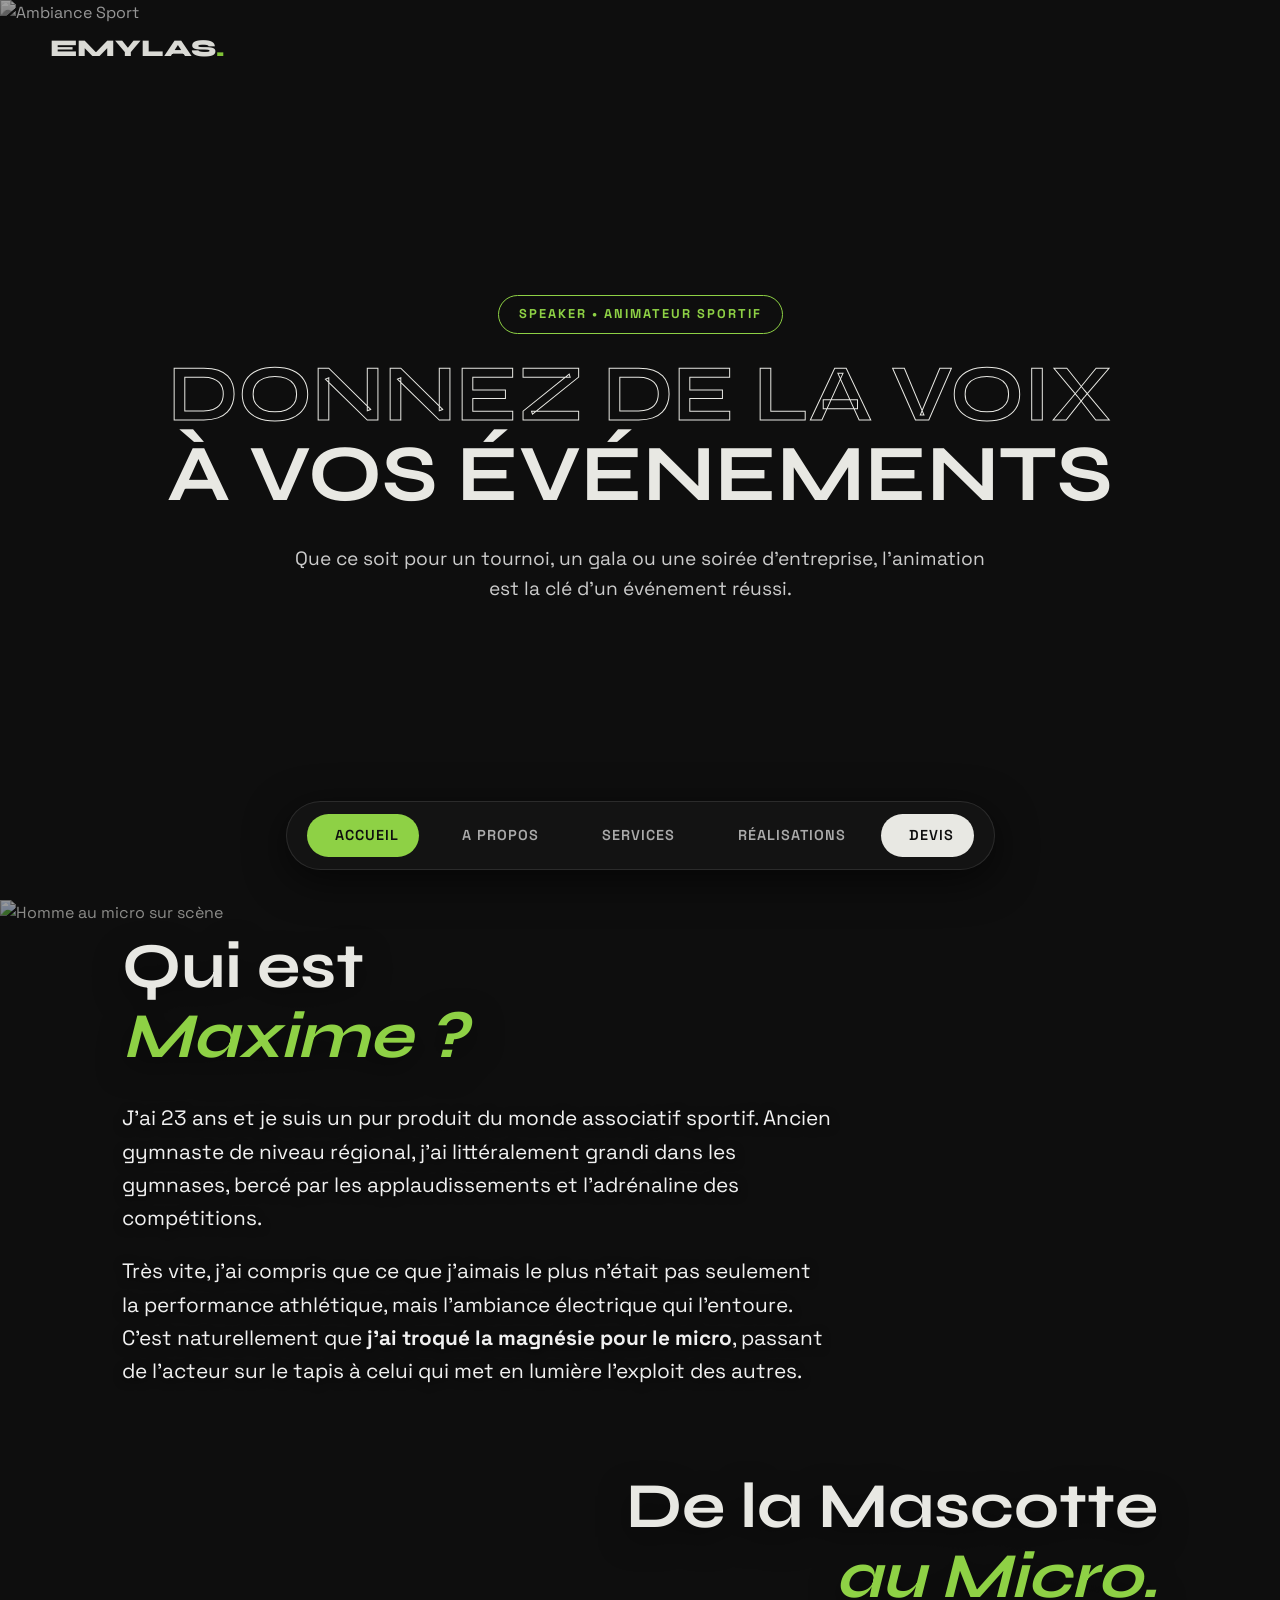
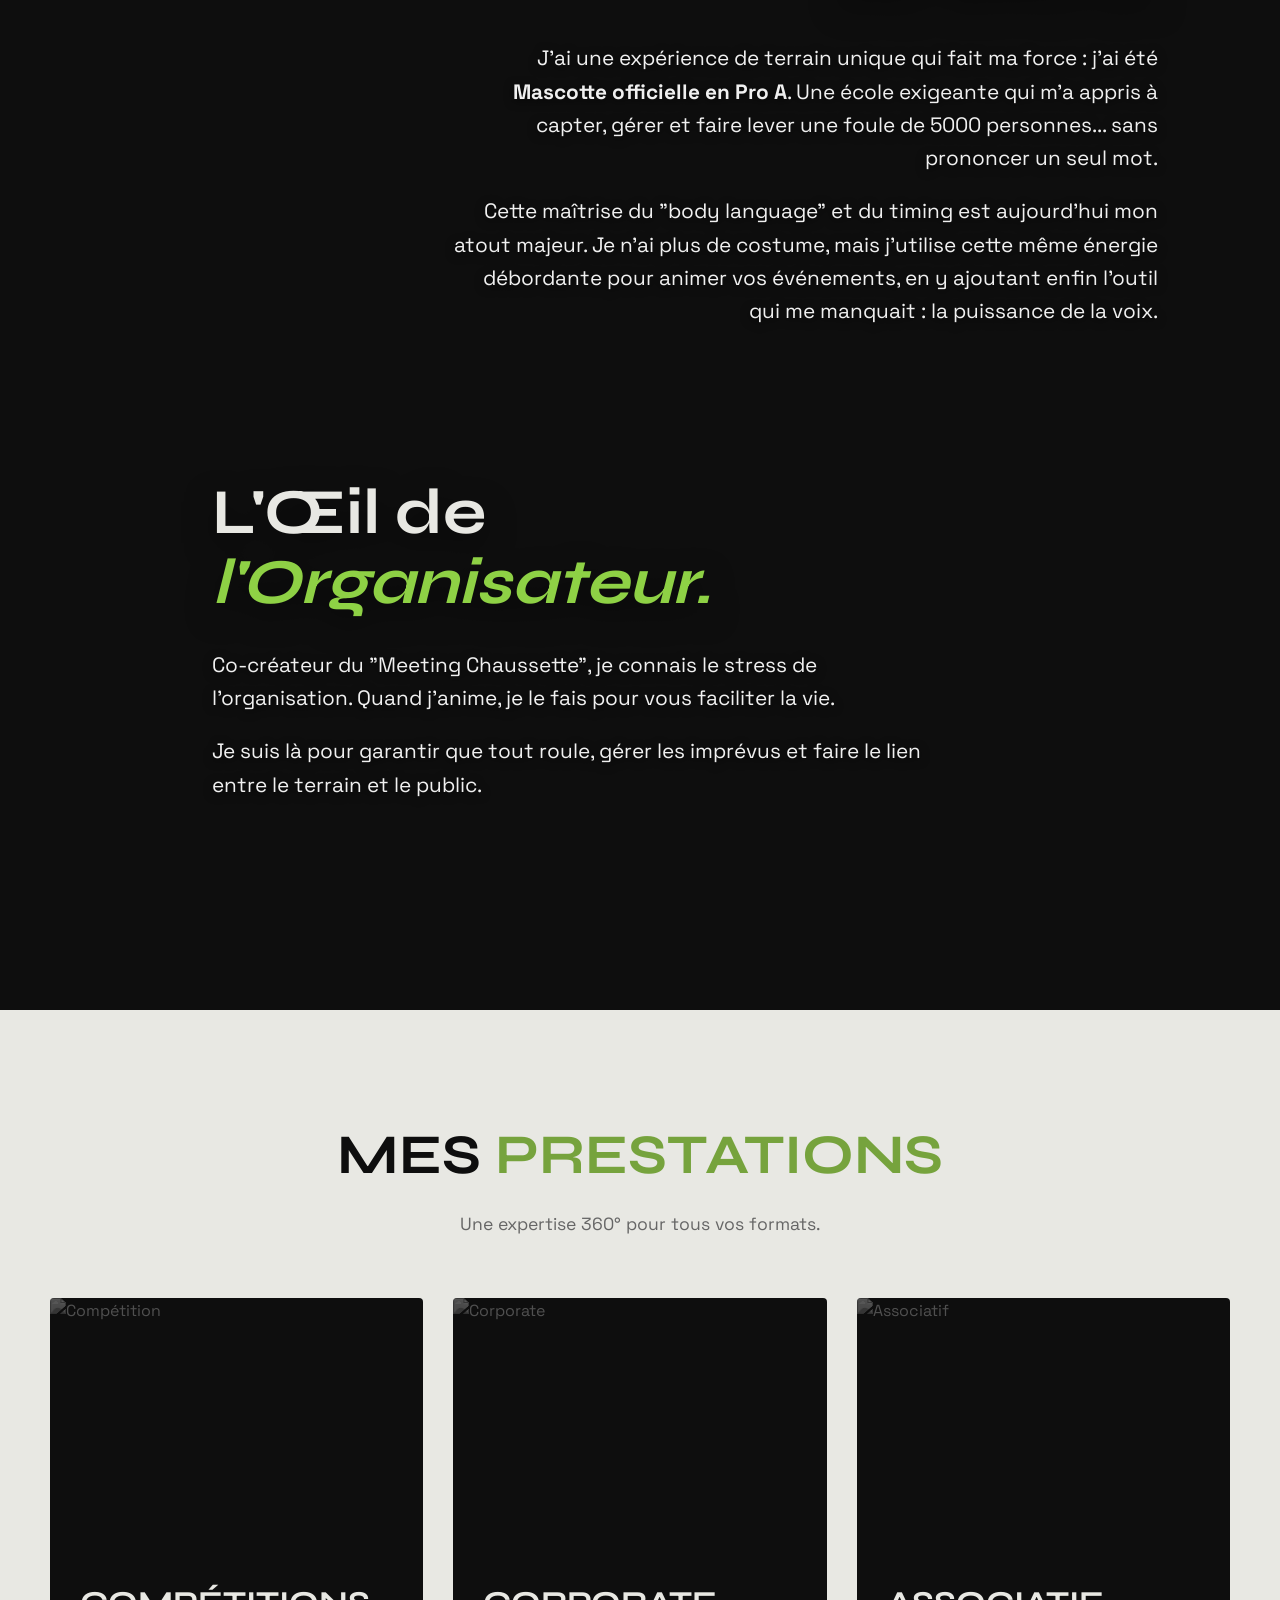
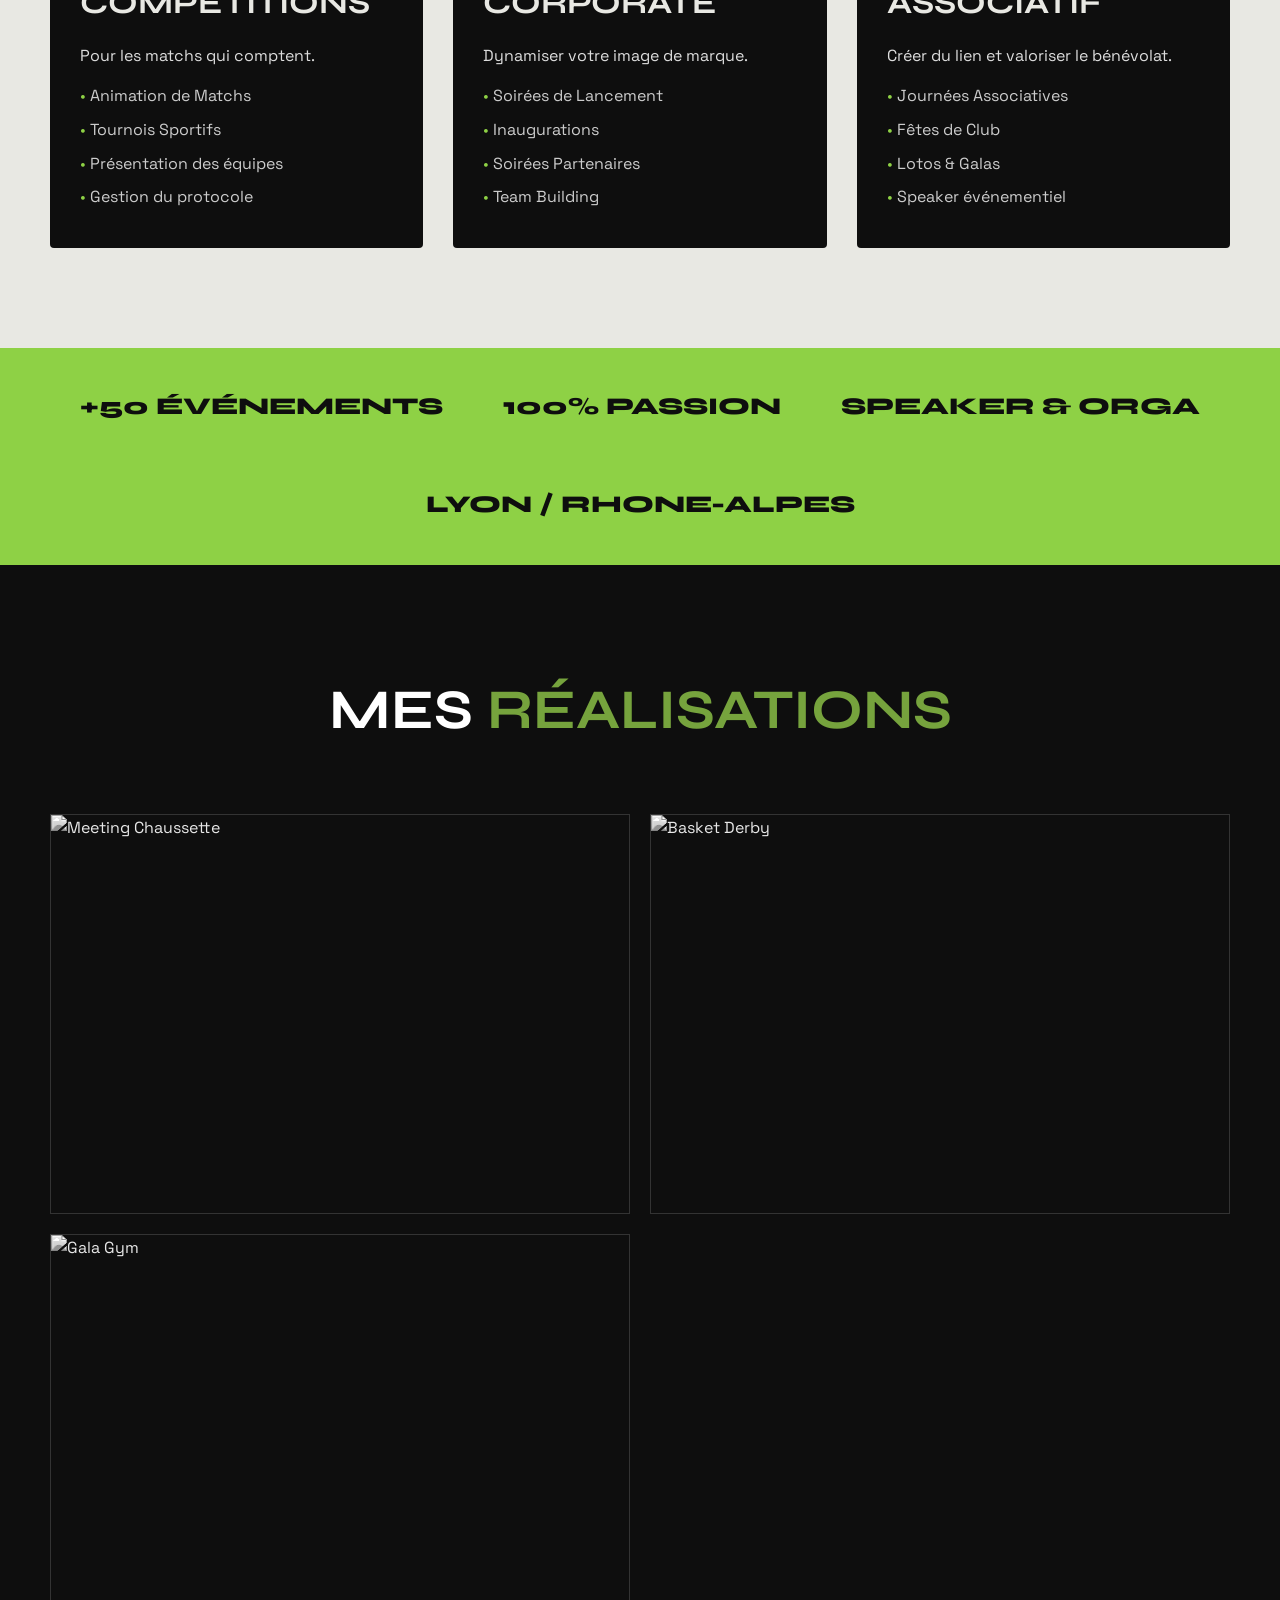
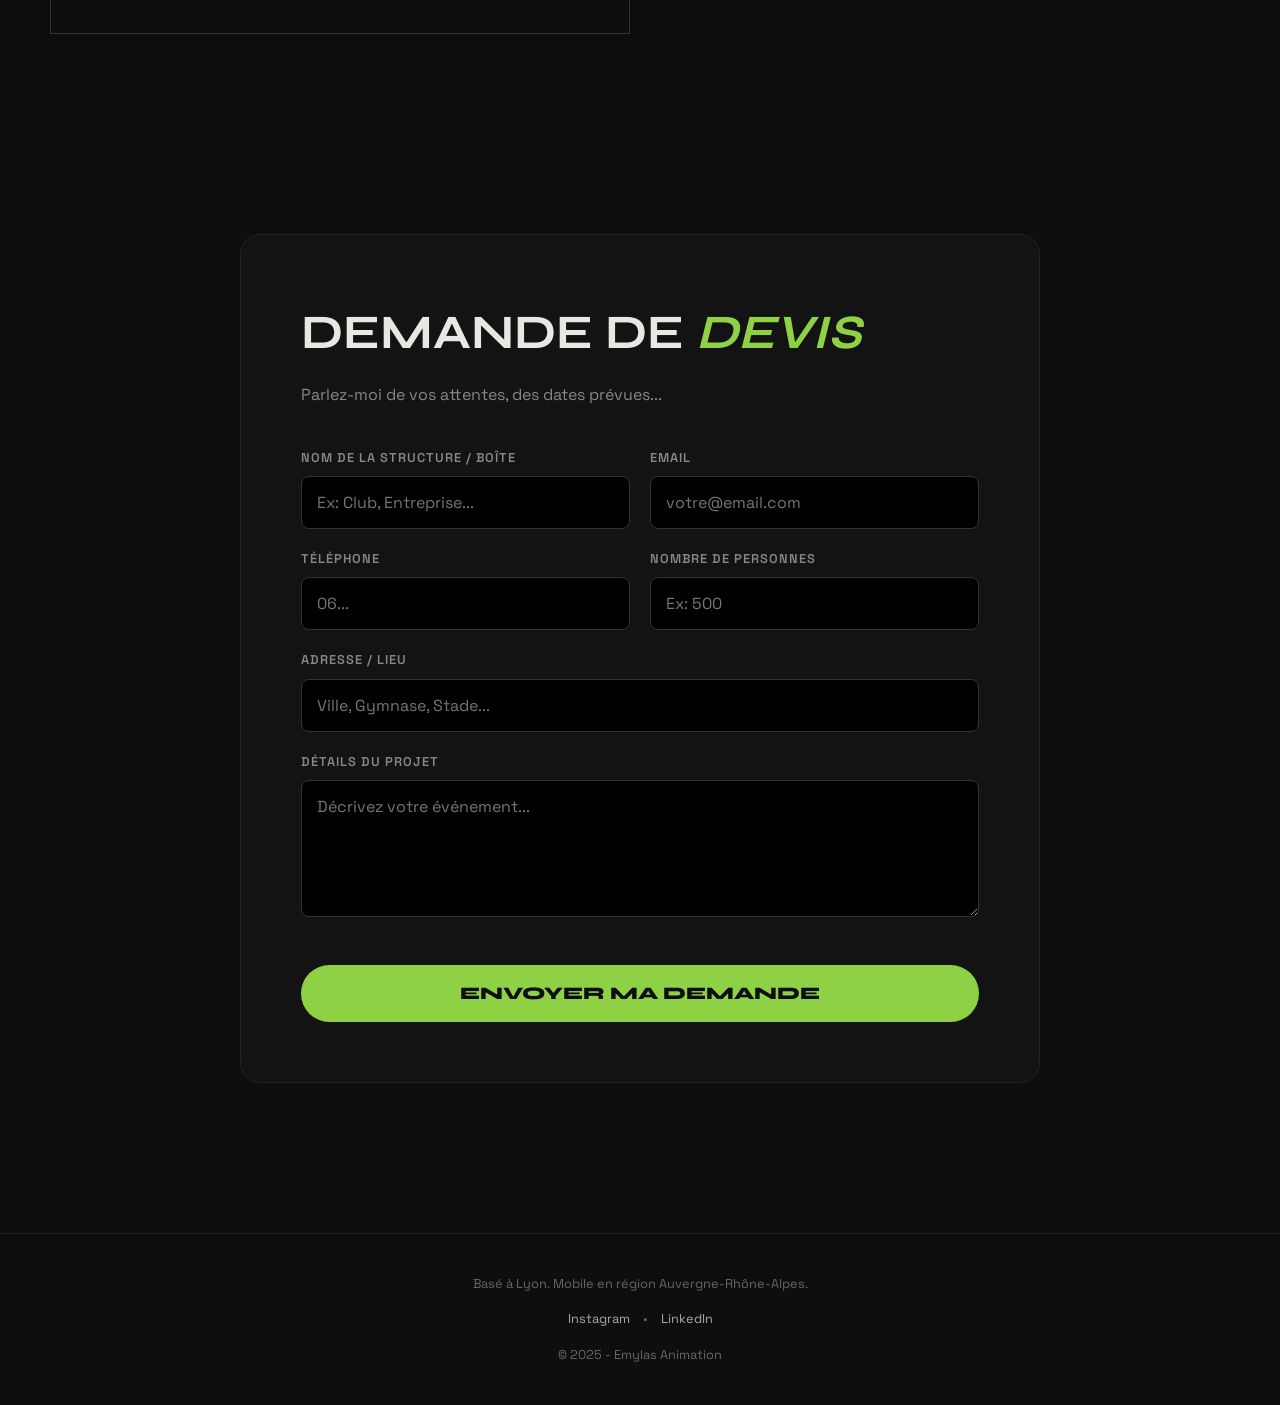
==== index.html @ 78f1fdab "Add files via upload" ====
<!DOCTYPE html>
<html lang="fr">
<head>
    <meta charset="UTF-8">
    <meta name="viewport" content="width=device-width, initial-scale=1.0">
    <title>Emylas Animation | Speaker Sportif</title>
    
    <link rel="stylesheet" href="style.css">

    <link rel="preconnect" href="https://fonts.googleapis.com">
    <link rel="preconnect" href="https://fonts.gstatic.com" crossorigin>
    <link href="https://fonts.googleapis.com/css2?family=Space+Grotesk:wght@300;400;500;700&family=Syne:wght@400;700;800&display=swap" rel="stylesheet">
    
    <script src="https://unpkg.com/@phosphor-icons/web"></script>
</head>
<body>

    <a href="#home" class="logo-fixed">EMYLAS<span style="color:var(--green-acid)">.</span></a>

    <div class="nav-dock-container">
        <nav class="nav-dock">
            <a href="#home" class="nav-item active">
                <i class="ph ph-house-fill"></i> <span>Accueil</span>
            </a>
            <a href="#story" class="nav-item">
                <i class="ph ph-user-fill"></i> <span>A Propos</span>
            </a>
            <a href="#services" class="nav-item">
                <i class="ph ph-lightning-fill"></i> <span>Services</span>
            </a>
            <a href="#portfolio" class="nav-item">
                <i class="ph ph-image-square-fill"></i> <span>Réalisations</span>
            </a>
            <a href="#contact" class="nav-item" style="background: var(--off-white); color: var(--dark);">
                <i class="ph ph-paper-plane-right-fill"></i> <span>Devis</span>
            </a>
        </nav>
    </div>

    <section id="home" class="hero-wrapper">
        <img src="https://images.unsplash.com/photo-1544919982-b61976f0ba43?q=80&w=2936&auto=format&fit=crop" class="hero-bg" alt="Ambiance Sport">
        
        <div class="hero-content">
            <span class="tagline">Speaker • Animateur Sportif</span>
            <h1>
                DONNEZ DE LA VOIX <br>
                <span>À VOS ÉVÉNEMENTS</span>
            </h1>
            <p class="hero-intro">Que ce soit pour un tournoi, un gala ou une soirée d'entreprise, l'animation est la clé d'un événement réussi.</p>
        </div>
    </section>

    <div id="story" class="sticky-wrapper">
        <div class="sticky-visual">
            <img src="../media/lloyd-alozie-s1IkvTSSnU0-unsplash.jpg" alt="Homme au micro sur scène">
        </div>

        <div class="scrolling-content">
            
            <div class="text-block">
                <h2>Qui est <br><span class="highlight">Maxime ?</span></h2>
                <p>J'ai 23 ans et je suis un pur produit du monde associatif sportif. Ancien gymnaste de niveau régional, j'ai littéralement grandi dans les gymnases, bercé par les applaudissements et l'adrénaline des compétitions.</p>
                <p>Très vite, j'ai compris que ce que j'aimais le plus n'était pas seulement la performance athlétique, mais l'ambiance électrique qui l'entoure. C'est naturellement que <strong>j'ai troqué la magnésie pour le micro</strong>, passant de l'acteur sur le tapis à celui qui met en lumière l'exploit des autres.</p>
            </div>

            <div class="text-block align-right">
                <h2>De la Mascotte <br><span class="highlight">au Micro.</span></h2>
                <p>J'ai une expérience de terrain unique qui fait ma force : j'ai été <strong>Mascotte officielle en Pro A</strong>. Une école exigeante qui m'a appris à capter, gérer et faire lever une foule de 5000 personnes... sans prononcer un seul mot.</p>
                <p>Cette maîtrise du "body language" et du timing est aujourd'hui mon atout majeur. Je n'ai plus de costume, mais j'utilise cette même énergie débordante pour animer vos événements, en y ajoutant enfin l'outil qui me manquait : la puissance de la voix.</p>
            </div>

            <div class="text-block align-left">
                <h2>L'Œil de <br><span class="highlight">l'Organisateur.</span></h2>
                <p>Co-créateur du "Meeting Chaussette", je connais le stress de l'organisation. Quand j'anime, je le fais pour vous faciliter la vie.</p>
                <p>Je suis là pour garantir que tout roule, gérer les imprévus et faire le lien entre le terrain et le public.</p>
            </div>

        </div>
    </div>

    <section id="services" class="services-section">
        <div class="section-header">
            <h2>Mes <span style="color:var(--green)">Prestations</span></h2>
            <p>Une expertise 360° pour tous vos formats.</p>
        </div>

        <div class="services-grid">
            <article class="service-card">
                <img src="https://images.unsplash.com/photo-1461896836934-ffe607ba8211?q=80&w=2940&auto=format&fit=crop" alt="Compétition">
                <div class="card-content">
                    <h3>Compétitions</h3>
                    <p style="margin-bottom: 15px; color:#ddd;">Pour les matchs qui comptent.</p>
                    <ul>
                        <li>Animation de Matchs</li>
                        <li>Tournois Sportifs</li>
                        <li>Présentation des équipes</li>
                        <li>Gestion du protocole</li>
                    </ul>
                </div>
            </article>

            <article class="service-card">
                <img src="https://images.unsplash.com/photo-1551818255-e6e10975bc17?q=80&w=2725&auto=format&fit=crop" alt="Corporate">
                <div class="card-content">
                    <h3>Corporate</h3>
                    <p style="margin-bottom: 15px; color:#ddd;">Dynamiser votre image de marque.</p>
                    <ul>
                        <li>Soirées de Lancement</li>
                        <li>Inaugurations</li>
                        <li>Soirées Partenaires</li>
                        <li>Team Building</li>
                    </ul>
                </div>
            </article>

            <article class="service-card">
                <img src="https://images.unsplash.com/photo-1511632765486-a01980e01a18?q=80&w=2940&auto=format&fit=crop" alt="Associatif">
                <div class="card-content">
                    <h3>Associatif</h3>
                    <p style="margin-bottom: 15px; color:#ddd;">Créer du lien et valoriser le bénévolat.</p>
                    <ul>
                        <li>Journées Associatives</li>
                        <li>Fêtes de Club</li>
                        <li>Lotos & Galas</li>
                        <li>Speaker événementiel</li>
                    </ul>
                </div>
            </article>
        </div>
    </section>

    <div class="stats-bar">
        <div class="stat-item">+50 ÉVÉNEMENTS</div>
        <div class="stat-item">100% PASSION</div>
        <div class="stat-item">SPEAKER & ORGA</div>
        <div class="stat-item">LYON / Rhone-Alpes </div>
    </div>

    <section id="portfolio" class="portfolio-section">
        <div class="section-header">
            <h2 style="color:white;">Mes <span style="color:var(--green)">Réalisations</span></h2>
        </div>

        <div class="portfolio-grid">
            <a href="projet-meeting.html" class="project-card">
                <img src="../media/meeting.jpg" alt="Meeting Chaussette">
                <div class="project-info">
                    <span class="project-cat">Athlétisme</span>
                    <h3 class="project-title">Le "Meeting Chaussette"</h3>
                    <p style="color:#bbb; font-size:0.9rem;">Co-créateur. Réunir 500 personnes et des athlètes internationaux. Gestion de l'expérience spectateur de A à Z.</p>
                </div>
            </a>

            <a href="#" class="project-card">
                <img src="https://images.unsplash.com/photo-1505666287802-931dc83948e9?q=80&w=2942&auto=format&fit=crop" alt="Basket Derby">
                <div class="project-info">
                    <span class="project-cat">Championnat Régional</span>
                    <h3 class="project-title">Le Derby du Rhône</h3>
                    <p style="color:#bbb; font-size:0.9rem;">Chauffeur de salle pour un match à guichets fermés. Création de chants et battle de décibels.</p>
                </div>
            </a>

            <a href="#" class="project-card">
                <img src="../media/eduardo-cano-photo-co-6aHmLVmw1qk-unsplash.jpg" alt="Gala Gym">
                <div class="project-info">
                    <span class="project-cat">Gala Sportif</span>
                    <h3 class="project-title">Gala de Gymnastique</h3>
                    <p style="color:#bbb; font-size:0.9rem;">Animation show de fin d'année. Coordination avec le son et la lumière pour un spectacle fluide.</p>
                </div>
            </a>
        </div>
    </section>

    <section id="contact" class="contact-section">
        <div class="form-box">
            <h2 style="font-family: var(--font-title); font-size: 3rem; margin-bottom: 10px; text-transform: uppercase;">Demande de <span class="highlight">Devis</span></h2>
            <p style="color:#888; margin-bottom: 40px;">Parlez-moi de vos attentes, des dates prévues...</p>

            <form action="https://formspree.io/f/mgooebwy" method="POST">
                <input type="hidden" name="_subject" value="Nouveau Devis Emylas">

                <div class="form-row">
                    <div>
                        <label for="structure">Nom de la structure / Boîte</label>
                        <input type="text" id="structure" name="Structure" placeholder="Ex: Club, Entreprise..." required>
                    </div>
                    <div>
                        <label for="email">Email</label>
                        <input type="email" id="email" name="Email" placeholder="votre@email.com" required>
                    </div>
                </div>

                <div class="form-row">
                    <div>
                        <label for="phone">Téléphone</label>
                        <input type="tel" id="phone" name="Telephone" placeholder="06..." required>
                    </div>
                    <div>
                        <label for="people">Nombre de personnes</label>
                        <input type="number" id="people" name="Nombre_Personnes" placeholder="Ex: 500" required>
                    </div>
                </div>

                <div style="margin-bottom: 20px;">
                    <label for="address">Adresse / Lieu</label>
                    <input type="text" id="address" name="Lieu" placeholder="Ville, Gymnase, Stade..." required>
                </div>

                <div style="margin-bottom: 20px;">
                    <label for="message">Détails du projet</label>
                    <textarea id="message" name="Message" rows="5" placeholder="Décrivez votre événement..."></textarea>
                </div>

                <button type="submit" class="btn-submit">Envoyer ma demande</button>
            </form>
        </div>
    </section>

    <footer style="text-align: center; padding: 40px; color: #666; font-size: 0.8rem; border-top: 1px solid #222;">
        <p>Basé à Lyon. Mobile en région Auvergne-Rhône-Alpes.</p>
        <div style="margin: 15px 0;">
            <a href="#" style="color:#aaa; margin: 0 10px;">Instagram</a> • 
            <a href="#" style="color:#aaa; margin: 0 10px;">LinkedIn</a>
        </div>
        <p>© 2025 - Emylas Animation</p>
    </footer>

    <script>
        // Active le menu au scroll
        const navItems = document.querySelectorAll('.nav-item');
        const sections = document.querySelectorAll('section, div.sticky-wrapper, div.hero-wrapper');

        window.addEventListener('scroll', () => {
            let current = '';
            sections.forEach(section => {
                const sectionTop = section.offsetTop;
                const sectionHeight = section.clientHeight;
                if (pageYOffset >= (sectionTop - sectionHeight / 3)) {
                    current = section.getAttribute('id');
                }
            });

            navItems.forEach(item => {
                item.classList.remove('active');
                if (item.getAttribute('href').includes(current)) {
                    item.classList.add('active');
                }
            });
        });
    </script>

</body>
</html>
---- style.css ----
:root {
    --green: #76a33d;
    --green-acid: #8ed145; /* Vert plus "néon" pour le style sombre */
    --dark: #0e0e0e;
    --off-white: #e8e8e3;
    --grey-dark: #1a1a1a;
    
    --font-title: 'Syne', sans-serif;
    --font-body: 'Space Grotesk', sans-serif;
}

/* --- RESET & BASE --- */
* { margin: 0; padding: 0; box-sizing: border-box; }
html { scroll-behavior: smooth; }

body {
    background-color: var(--dark);
    color: var(--off-white);
    font-family: var(--font-body);
    overflow-x: hidden;
    line-height: 1.6;
}

img { width: 100%; display: block; }
a { text-decoration: none; color: inherit; transition: 0.3s; }
ul { list-style: none; }

/* --- NAVIGATION (DOCK FLOTTANT) --- */
.nav-dock-container {
    position: fixed; bottom: 30px; left: 0; width: 100%;
    display: flex; justify-content: center; z-index: 1000;
    pointer-events: none;
}

.nav-dock {
    pointer-events: auto;
    background: rgba(20, 20, 20, 0.9);
    backdrop-filter: blur(15px);
    padding: 12px 20px;
    border-radius: 50px;
    border: 1px solid rgba(255,255,255,0.1);
    display: flex; gap: 15px; align-items: center;
    box-shadow: 0 10px 40px rgba(0,0,0,0.6);
}

.nav-item {
    position: relative;
    padding: 10px 20px;
    border-radius: 30px;
    color: #aaa;
    font-weight: 600;
    font-size: 0.9rem;
    text-transform: uppercase;
    letter-spacing: 1px;
    transition: 0.3s;
    display: flex; align-items: center; gap: 8px;
    white-space: nowrap;
}

.nav-item:hover { color: white; background: rgba(255,255,255,0.08); }
.nav-item.active { background: var(--green-acid); color: var(--dark); }

.logo-fixed {
    position: fixed; top: 30px; left: 50px; z-index: 1000;
    font-family: var(--font-title); font-weight: 800; font-size: 1.5rem;
    mix-blend-mode: difference;
}

/* --- HERO SECTION --- */
.hero-wrapper {
    position: relative;
    height: 100vh;
    overflow: hidden;
    display: flex; align-items: center; justify-content: center;
}

.hero-bg {
    position: absolute; top: 0; left: 0; width: 100%; height: 100%;
    object-fit: cover; opacity: 0.6; /* Plus lumineux */
    filter: grayscale(100%) contrast(1.1);
}

.hero-content {
    position: relative; z-index: 10;
    text-align: center; padding: 0 20px;
    max-width: 1000px;
}

.tagline {
    display: inline-block;
    border: 1px solid var(--green-acid); color: var(--green-acid);
    padding: 8px 20px; border-radius: 50px;
    text-transform: uppercase; letter-spacing: 2px; font-weight: 700; font-size: 0.8rem;
    margin-bottom: 20px;
}

h1 {
    font-family: var(--font-title);
    font-size: 5rem;
    line-height: 1;
    text-transform: uppercase;
    margin-bottom: 30px;
    color: transparent; -webkit-text-stroke: 1px var(--off-white);
}
h1 span { color: var(--off-white); -webkit-text-stroke: 0; display: block; }

.hero-intro {
    font-size: 1.2rem; max-width: 700px; margin: 0 auto; color: #ccc;
}

/* --- SECTION STICKY (Histoire - Plus large) --- */
.sticky-wrapper {
    position: relative;
}

.sticky-visual {
    position: sticky; top: 0;
    height: 100vh; width: 100%;
    z-index: 1; overflow: hidden;
}
.sticky-visual img {
    width: 100%; height: 100%; object-fit: cover;
    filter: brightness(0.6) grayscale(10%); 
}

.scrolling-content {
    position: relative; z-index: 2;
    margin-top: -100vh;
    padding-bottom: 10vh;
}

/* CONFIGURATION ZIG-ZAG LARGE */
.text-block {
    min-height: 60vh;
    display: flex; flex-direction: column; justify-content: center;
    padding: 20px;
    max-width: 750px; 
    
    /* Alignement Gauche par défaut */
    margin-left: 8%; 
    margin-right: auto;
    text-align: left;
}

.text-block h2 {
    font-family: var(--font-title); font-size: 4rem; margin-bottom: 30px; line-height: 1.1;
    text-shadow: 0 10px 30px rgba(0,0,0,0.5); 
}
.text-block p {
    font-size: 1.3rem; margin-bottom: 20px; color: #f0f0f0; 
    text-shadow: 0 2px 10px rgba(0,0,0,0.8);
}
.highlight { color: var(--green-acid); font-style: italic; }

/* Bloc aligné à DROITE */
.align-right { 
    margin-left: auto; 
    margin-right: 8%; 
    align-items: flex-end; 
    text-align: right; 
}

/* Décalage pour le 3ème bloc (Organisateur) */
.text-block:last-child {
    margin-left: 15%; 
}

/* RESPONSIVE */
@media (max-width: 900px) {
    .text-block, .align-right, .text-block:last-child { 
        max-width: 100%;
        margin: 0 auto;
        text-align: left !important; 
        align-items: flex-start !important; 
        padding: 50px 20px; 
        min-height: auto;
    }
    .text-block h2 { font-size: 2.5rem; }
}

/* --- SERVICES (Grille Côte à Côte) --- */
.services-section {
    background: var(--off-white);
    color: var(--dark);
    padding: 100px 50px;
    position: relative; z-index: 10;
}

.section-header { text-align: center; margin-bottom: 60px; }
.section-header h2 { font-family: var(--font-title); font-size: 3.5rem; text-transform: uppercase; margin-bottom: 10px; }
.section-header p { font-size: 1.1rem; color: #666; }

.services-grid {
    display: grid; grid-template-columns: repeat(3, 1fr); gap: 30px;
    max-width: 1400px; margin: 0 auto;
}

.service-card {
    background: var(--dark); color: var(--off-white);
    height: 550px;
    position: relative;
    display: flex; flex-direction: column; justify-content: flex-end;
    padding: 30px;
    overflow: hidden; transition: 0.3s; border-radius: 4px;
}
.service-card:hover { transform: translateY(-10px); box-shadow: 0 20px 40px rgba(0,0,0,0.2); }

.service-card img {
    position: absolute; top: 0; left: 0; width: 100%; height: 100%;
    object-fit: cover; opacity: 0.3; transition: 0.5s; filter: grayscale(100%);
}
.service-card:hover img { opacity: 0.5; filter: grayscale(0%); transform: scale(1.05); }

.card-content { position: relative; z-index: 2; }
.service-card h3 { font-family: var(--font-title); font-size: 2rem; margin-bottom: 15px; text-transform: uppercase; }
.service-card ul { font-size: 1rem; color: #ccc; }
.service-card li { margin-bottom: 8px; }
.service-card li::before { content: '• '; color: var(--green-acid); }

/* --- STATS --- */
.stats-bar {
    background: var(--green-acid); color: var(--dark);
    padding: 40px;
    display: flex; justify-content: center; gap: 60px; flex-wrap: wrap;
}
.stat-item { font-family: var(--font-title); font-size: 1.5rem; font-weight: 800; text-transform: uppercase; }

/* --- PORTFOLIO --- */
.portfolio-section { padding: 100px 50px; background: var(--dark); }
.portfolio-grid {
    display: grid; grid-template-columns: repeat(auto-fit, minmax(400px, 1fr));
    gap: 20px; margin-top: 50px;
}

.project-card {
    height: 400px; position: relative; overflow: hidden; border: 1px solid #333; cursor: pointer;
}
.project-card img {
    width: 100%; height: 100%; object-fit: cover; transition: 0.6s; filter: grayscale(100%);
}
.project-card:hover img { transform: scale(1.1); filter: grayscale(0%); }

.project-info {
    position: absolute; bottom: 0; left: 0; width: 100%; padding: 30px;
    background: linear-gradient(to top, rgba(0,0,0,0.9), transparent);
    transform: translateY(20px); opacity: 0; transition: 0.3s;
}
.project-card:hover .project-info { transform: translateY(0); opacity: 1; }

.project-cat { color: var(--green-acid); font-size: 0.8rem; text-transform: uppercase; font-weight: 700; }
.project-title { font-family: var(--font-title); font-size: 1.8rem; color: white; margin-top: 5px; }

/* --- CONTACT (Design Sobre et Élégant) --- */
.contact-section {
    padding: 100px 20px 150px; 
    background: var(--dark); /* Fond uni sombre pour se fondre dans la page */
    display: flex; justify-content: center;
}

.form-box {
    background: #131313; /* Très légèrement plus clair pour détacher la carte */
    width: 100%; max-width: 800px;
    padding: 60px; 
    
    /* Coins arrondis pour la douceur, comme demandé sur les images */
    border-radius: 20px; 
    border: 1px solid #222; /* Bordure subtile */
    position: relative;
}

/* Suppression de la barre verte du haut (trop daté) */
.form-box::before { display: none; }

.form-row { display: grid; grid-template-columns: 1fr 1fr; gap: 20px; margin-bottom: 20px; }

label { 
    display: block; color: #888; margin-bottom: 8px; font-size: 0.8rem; 
    text-transform: uppercase; letter-spacing: 1px; font-weight: 600;
}

input, select, textarea {
    width: 100%; 
    background: #000; /* Fond noir profond pour les champs */
    border: 1px solid #333; 
    color: white;
    padding: 15px; 
    font-family: var(--font-body); font-size: 1rem;
    border-radius: 8px; /* Légers arrondis */
    transition: 0.3s;
}

input:focus, select:focus, textarea:focus { 
    border-color: var(--green-acid); /* Juste la couleur de la marque, pas de néon */
    outline: none; 
    background: #050505;
}

.btn-submit {
    background: var(--green-acid); color: var(--dark);
    font-family: var(--font-title); font-weight: 800; font-size: 1.1rem;
    padding: 18px 40px; width: 100%; border: none; cursor: pointer; text-transform: uppercase;
    transition: 0.3s; margin-top: 20px;
    border-radius: 50px; /* Forme de pilule moderne */
}
.btn-submit:hover { 
    background: white; 
    transform: translateY(-2px);
}

/* --- RESPONSIVE --- */
@media (max-width: 900px) {
    h1 { font-size: 3rem; }
    .nav-dock { width: 95%; justify-content: space-between; padding: 10px; gap: 5px; }
    .nav-item span { display: none; }
    .nav-item { padding: 10px; justify-content: center; }
    .logo-fixed { font-size: 1.2rem; left: 20px; }
    
    /* Reset du ZigZag sur Mobile pour meilleure lecture */
    .text-block, .align-right, .text-block:last-child { 
        max-width: 100%;
        margin: 0 auto;
        text-align: left !important; 
        align-items: flex-start !important; 
        padding: 50px 20px; 
        min-height: auto;
    }
    
    .text-block h2 { font-size: 2.5rem; }
    
    .services-grid { grid-template-columns: 1fr; }
    .service-card { height: auto; min-height: 400px; }
    .stats-bar { flex-direction: column; gap: 20px; text-align: center; }
    .form-row { grid-template-columns: 1fr; }
    .form-box { padding: 30px 20px; }
}

/* =========================================
   STYLE DES PAGES PROJETS (PORTFOLIO)
   ========================================= */

/* Bouton Retour Flottant */
.back-btn {
    position: fixed; top: 30px; left: 30px; z-index: 1000;
    background: rgba(0,0,0,0.8); color: white;
    padding: 10px 20px; border-radius: 30px;
    border: 1px solid rgba(255,255,255,0.2);
    display: flex; align-items: center; gap: 10px;
    font-weight: 600; text-transform: uppercase; font-size: 0.8rem;
    backdrop-filter: blur(5px);
}
.back-btn:hover { background: var(--green-acid); color: var(--dark); border-color: var(--green-acid); }

/* Header Projet */
.project-header {
    height: 70vh; position: relative;
    display: flex; align-items: center; justify-content: center;
    text-align: center; overflow: hidden;
}
.project-bg {
    position: absolute; top: 0; left: 0; width: 100%; height: 100%;
    object-fit: cover; z-index: 0;
}
.overlay-dark {
    position: absolute; top: 0; left: 0; width: 100%; height: 100%;
    background: linear-gradient(to bottom, rgba(0,0,0,0.3), var(--dark));
    z-index: 1;
}
.project-title-box { position: relative; z-index: 2; padding: 0 20px; max-width: 900px; }

.project-title-box h1 { font-size: 4rem; margin: 20px 0; -webkit-text-stroke: 0; color: var(--off-white); }
.tag-category { 
    color: var(--green-acid); font-weight: 800; text-transform: uppercase; letter-spacing: 2px; border: 1px solid var(--green-acid); padding: 5px 15px; border-radius: 20px; font-size: 0.8rem;
}
.project-subtitle { font-size: 1.3rem; color: #ccc; }

/* Barre d'infos */
.project-infos-bar {
    display: flex; justify-content: center; gap: 50px; flex-wrap: wrap;
    background: #111; padding: 30px; margin-top: -50px; 
    position: relative; z-index: 10;
    border-bottom: 1px solid #222;
}
.info-col { display: flex; flex-direction: column; align-items: center; }
.info-col .label { font-size: 0.75rem; color: #666; text-transform: uppercase; letter-spacing: 1px; margin-bottom: 5px; }
.info-col .value { font-family: var(--font-title); font-size: 1.1rem; color: var(--off-white); }

/* Contenu */
.project-content { max-width: 1200px; margin: 0 auto; padding: 80px 20px; }

.content-row {
    display: flex; align-items: center; gap: 60px; margin-bottom: 100px;
}
.content-row.reverse { flex-direction: row-reverse; }

.text-part { flex: 1; }
.text-part h2 { font-family: var(--font-title); font-size: 2.5rem; margin-bottom: 20px; }
.text-part p { font-size: 1.1rem; color: #bbb; margin-bottom: 20px; text-align: justify; }

.img-part { flex: 1; }

/* MODIFICATION : Arrondi des images (20px) comme demandé précédemment */
.img-part img { 
    border-radius: 20px; 
    border: 1px solid #333; 
    filter: grayscale(20%); 
    transition: 0.3s; 
}
.img-part:hover img { filter: grayscale(0%); transform: scale(1.02); }

/* Galerie */
.project-gallery h3 { font-family: var(--font-title); font-size: 2rem; margin-bottom: 30px; text-align: center; }
.gallery-grid { display: grid; grid-template-columns: repeat(3, 1fr); gap: 20px; }

/* MODIFICATION : Arrondi de la galerie (15px) */
.gallery-grid img { 
    height: 300px; 
    object-fit: cover; 
    border-radius: 15px; 
    transition: 0.3s; 
    filter: grayscale(50%); 
}
.gallery-grid img:hover { filter: grayscale(0%); transform: scale(1.05); }

/* Responsive Projets */
@media (max-width: 900px) {
    .project-header { height: 60vh; }
    .project-title-box h1 { font-size: 2.5rem; }
    .project-infos-bar { gap: 30px; }
    .content-row { flex-direction: column !important; gap: 30px; }
    .gallery-grid { grid-template-columns: 1fr; }
}
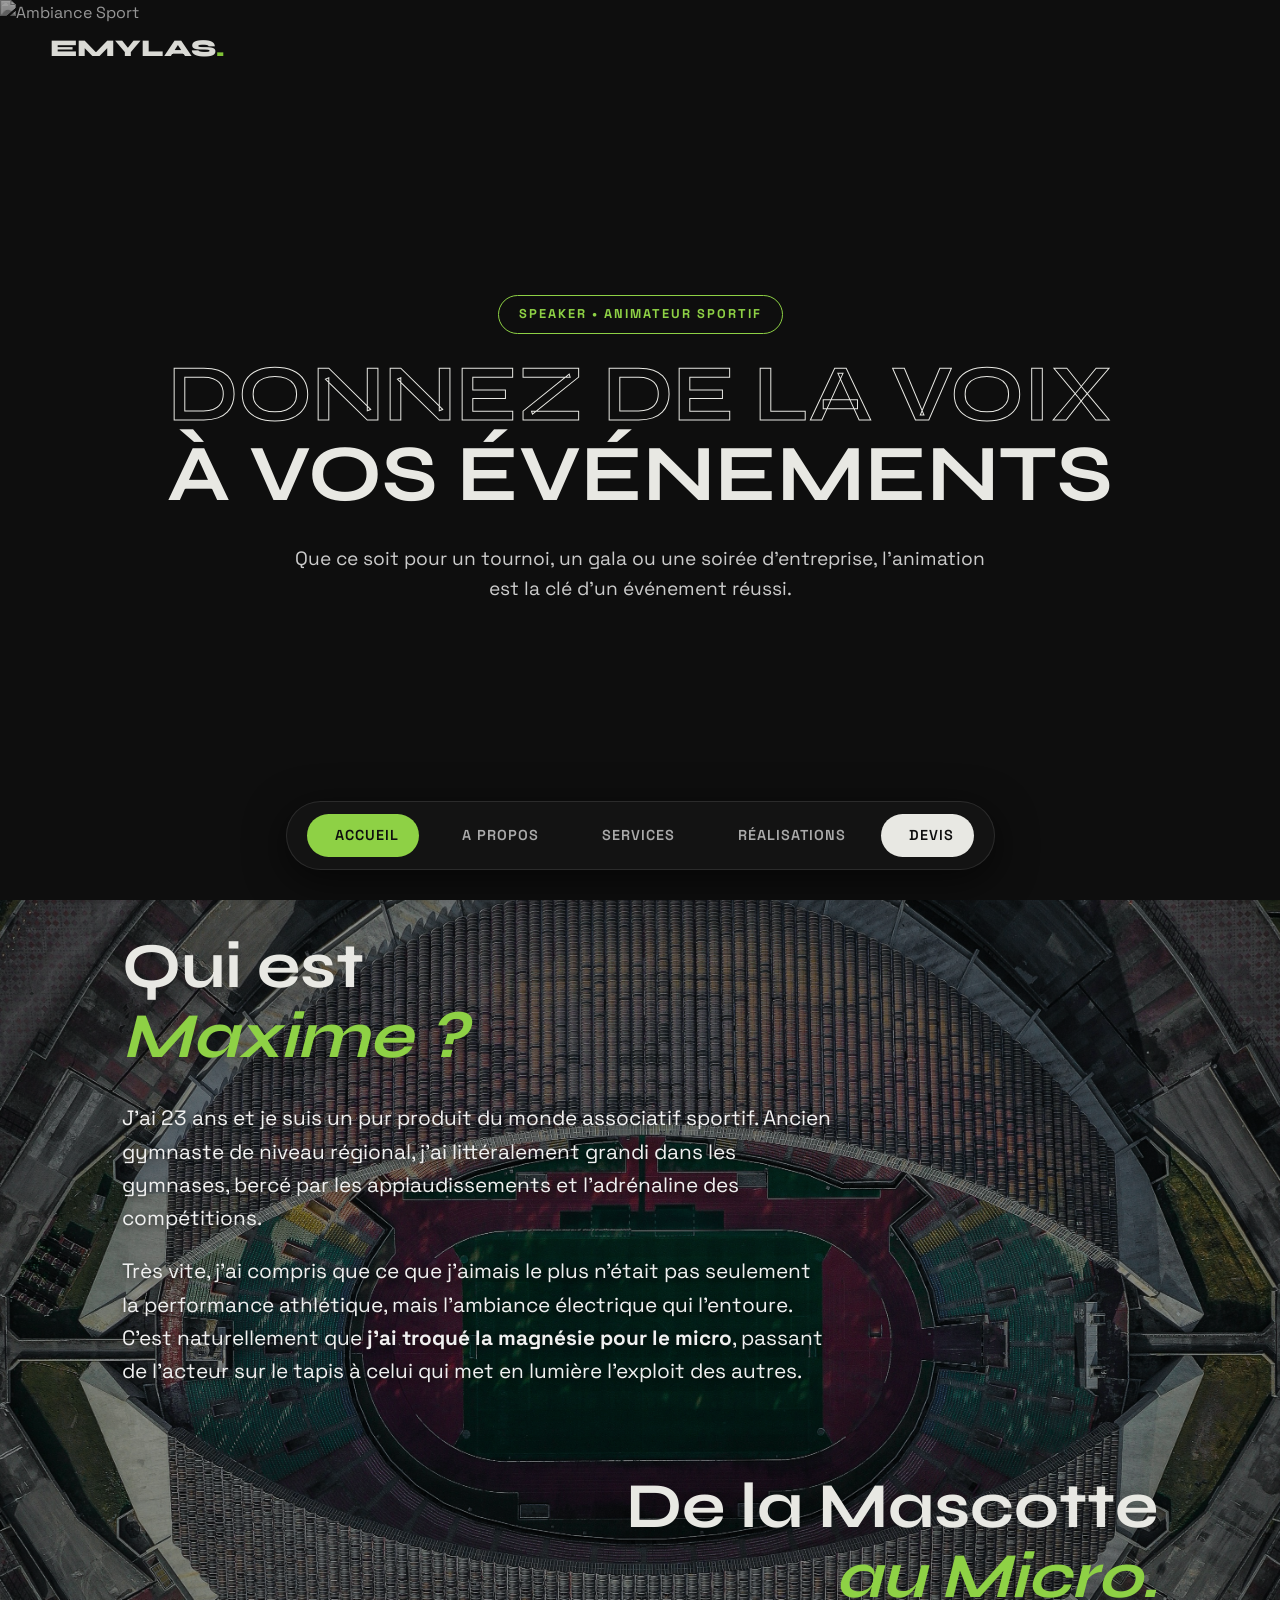
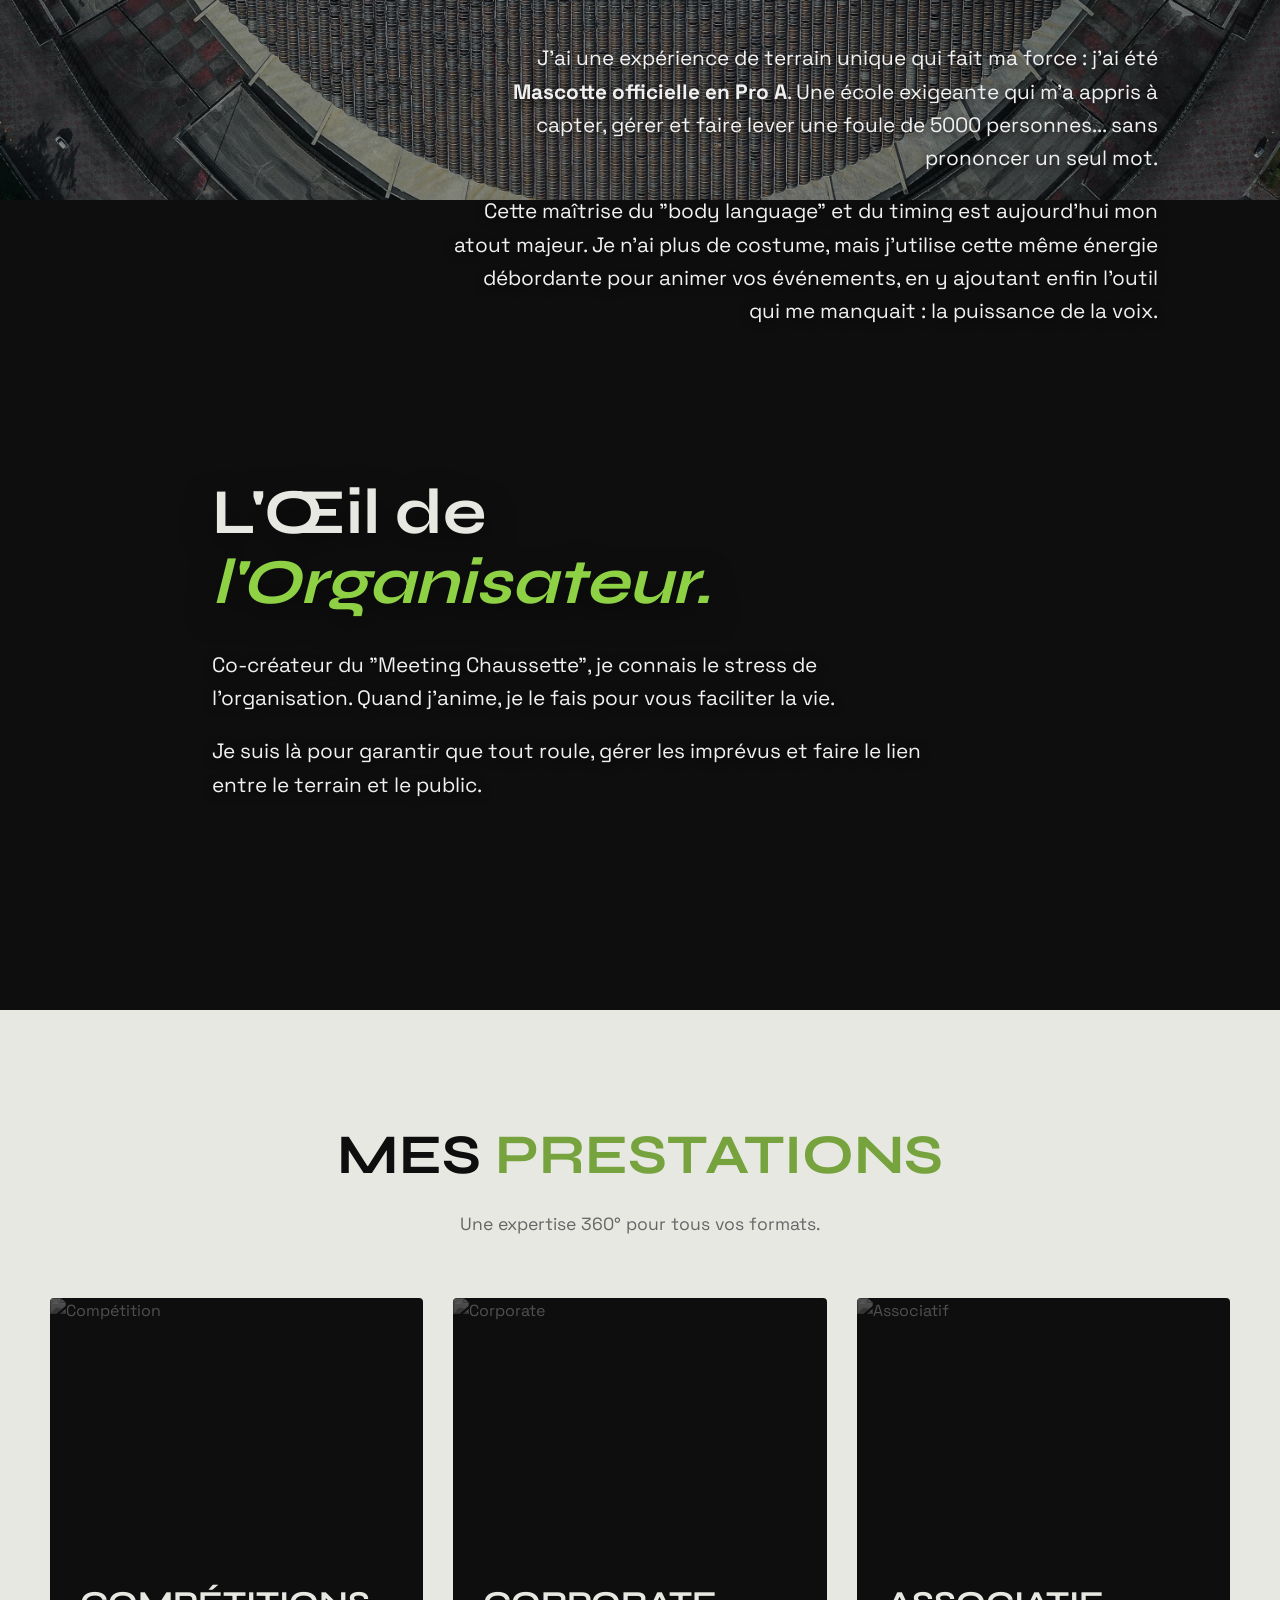
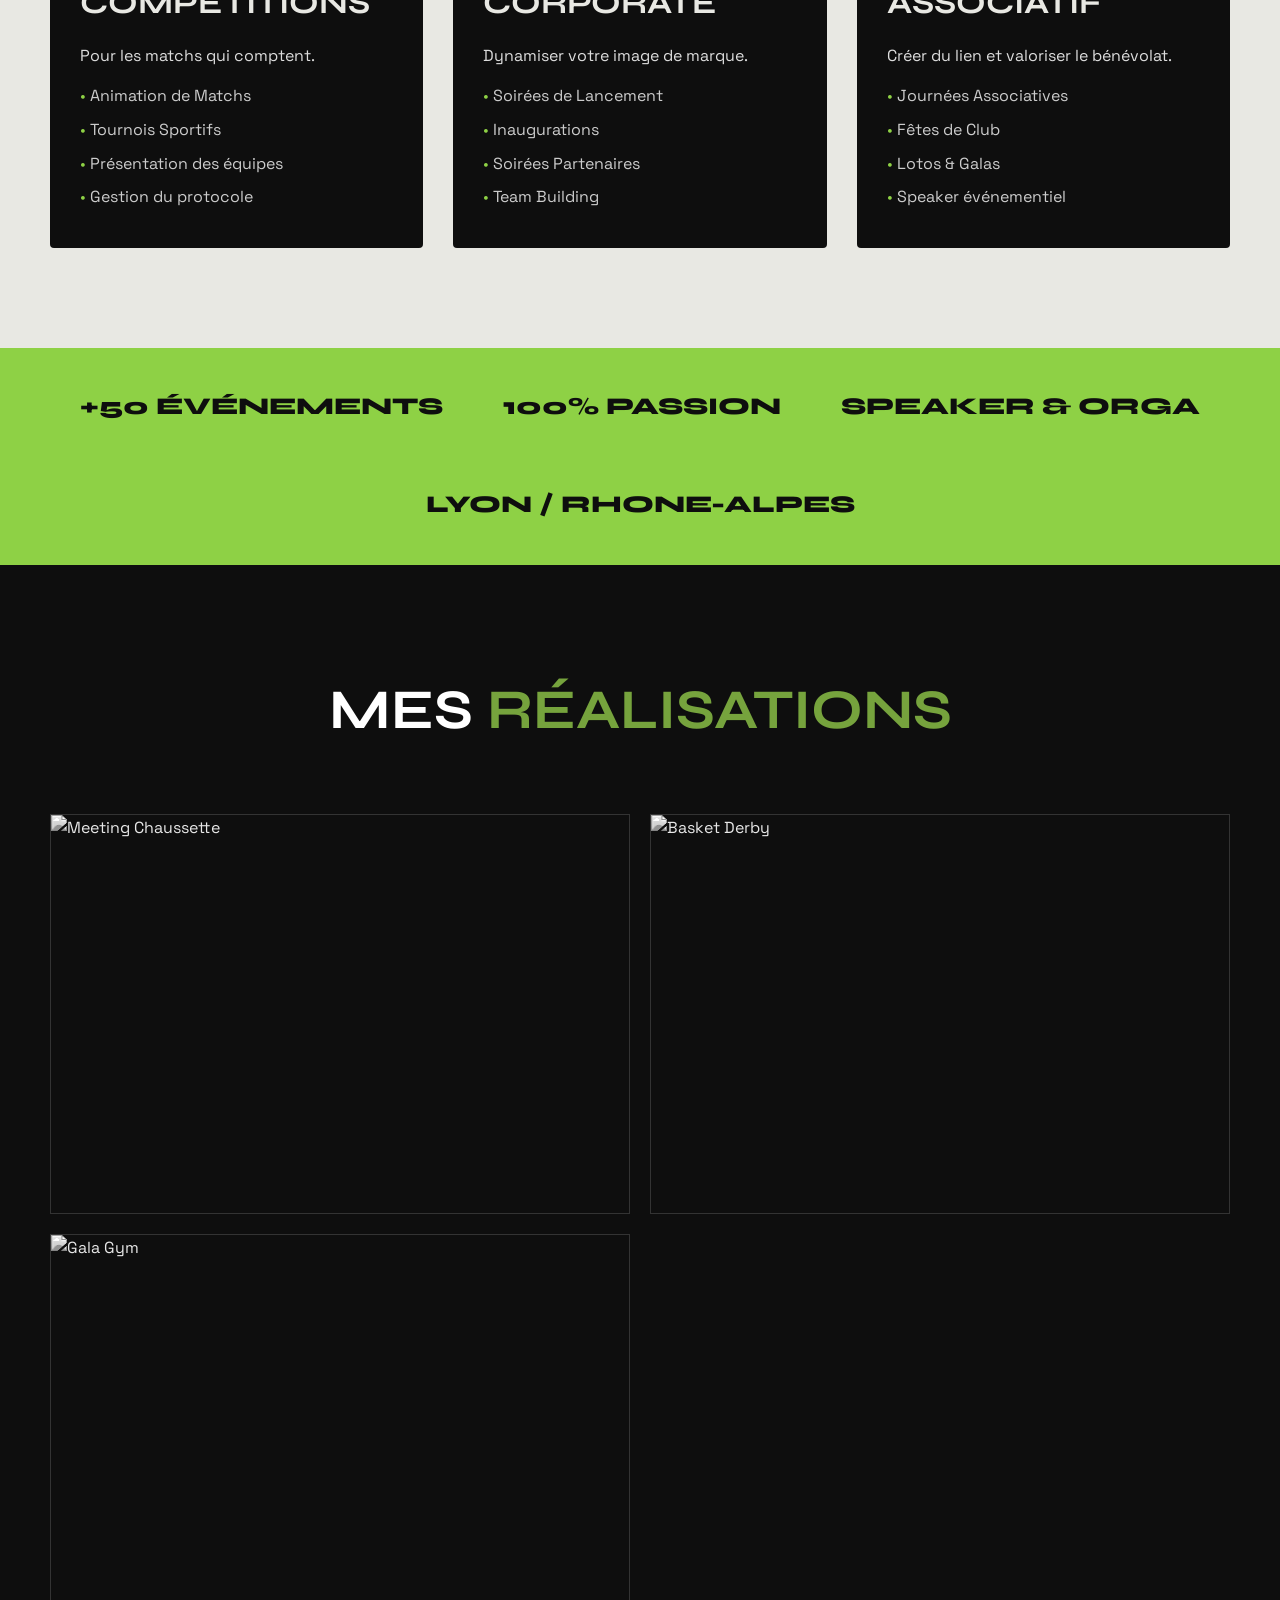
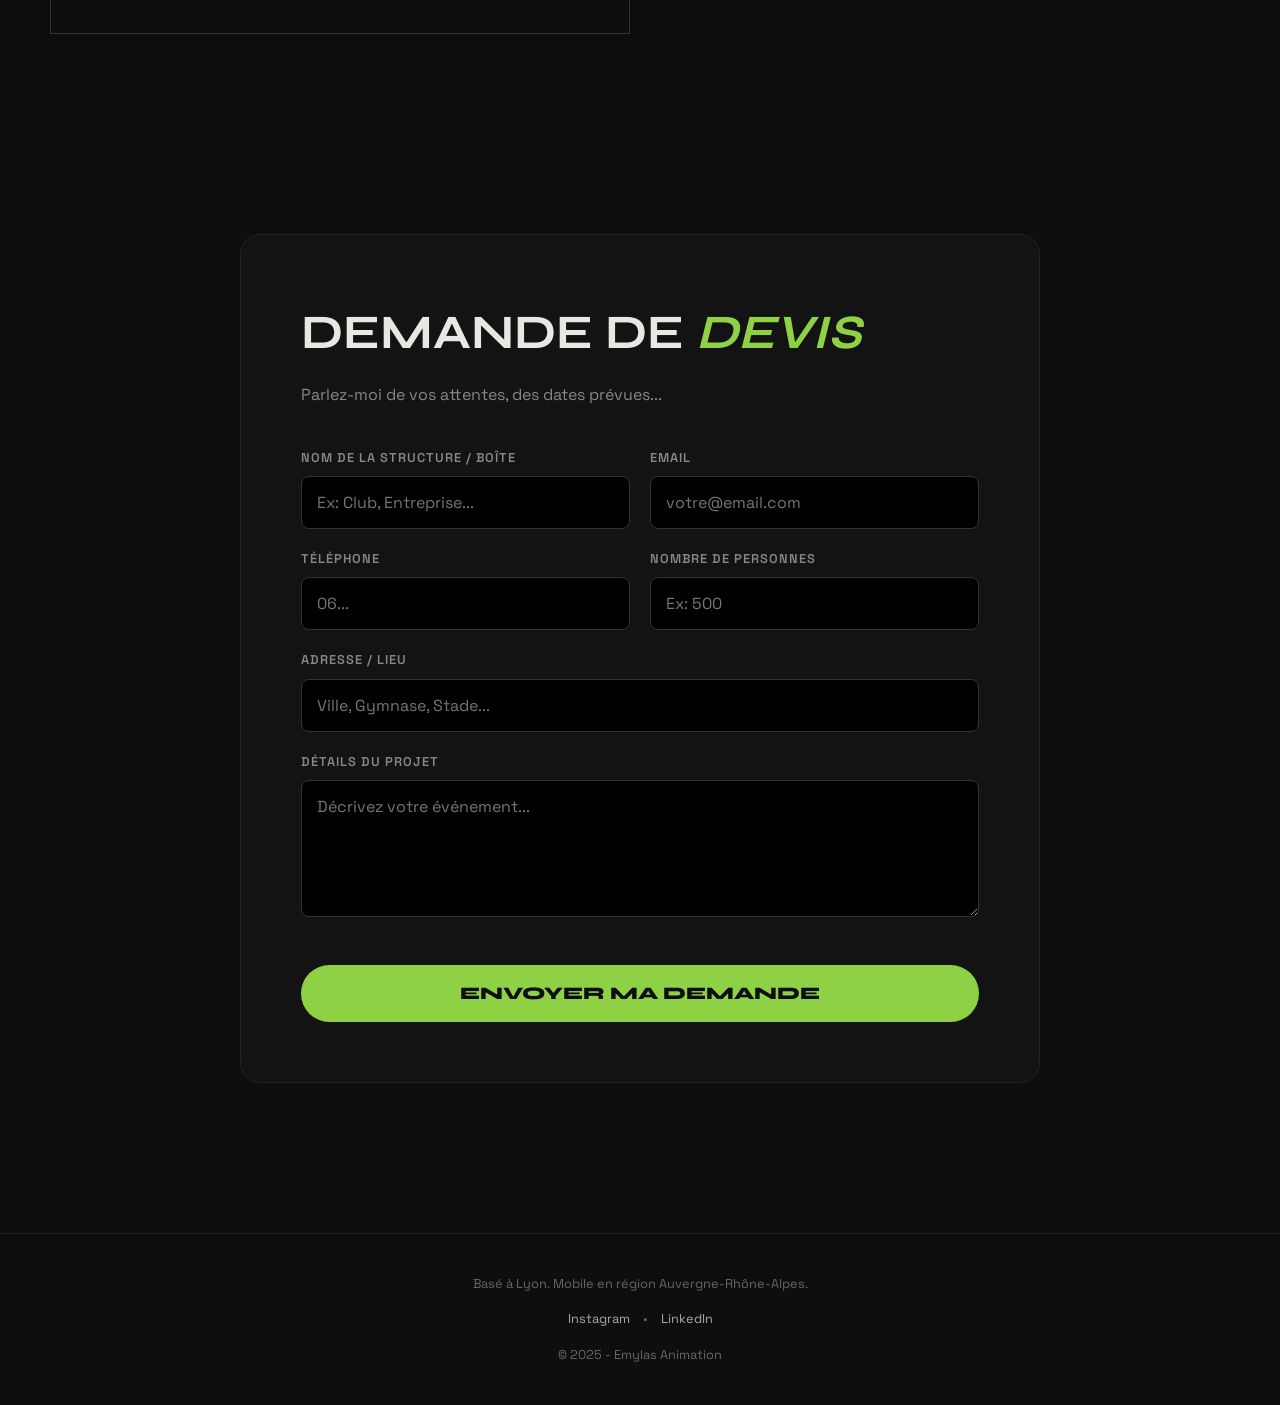
==== commit 27c76315: "Update index.html" ====
--- a/index.html
+++ b/index.html
@@ -52,7 +52,7 @@
 
     <div id="story" class="sticky-wrapper">
         <div class="sticky-visual">
-            <img src="../media/lloyd-alozie-s1IkvTSSnU0-unsplash.jpg" alt="Homme au micro sur scène">
+            <img src="media/lloyd-alozie-s1IkvTSSnU0-unsplash.jpg" alt="Homme au micro sur scène">
         </div>
 
         <div class="scrolling-content">
@@ -143,7 +143,7 @@
 
         <div class="portfolio-grid">
             <a href="projet-meeting.html" class="project-card">
-                <img src="../media/meeting.jpg" alt="Meeting Chaussette">
+                <img src="media/meeting.jpg" alt="Meeting Chaussette">
                 <div class="project-info">
                     <span class="project-cat">Athlétisme</span>
                     <h3 class="project-title">Le "Meeting Chaussette"</h3>
@@ -161,7 +161,7 @@
             </a>
 
             <a href="#" class="project-card">
-                <img src="../media/eduardo-cano-photo-co-6aHmLVmw1qk-unsplash.jpg" alt="Gala Gym">
+                <img src="media/eduardo-cano-photo-co-6aHmLVmw1qk-unsplash.jpg" alt="Gala Gym">
                 <div class="project-info">
                     <span class="project-cat">Gala Sportif</span>
                     <h3 class="project-title">Gala de Gymnastique</h3>
@@ -250,4 +250,4 @@
     </script>
 
 </body>
-</html>+</html>
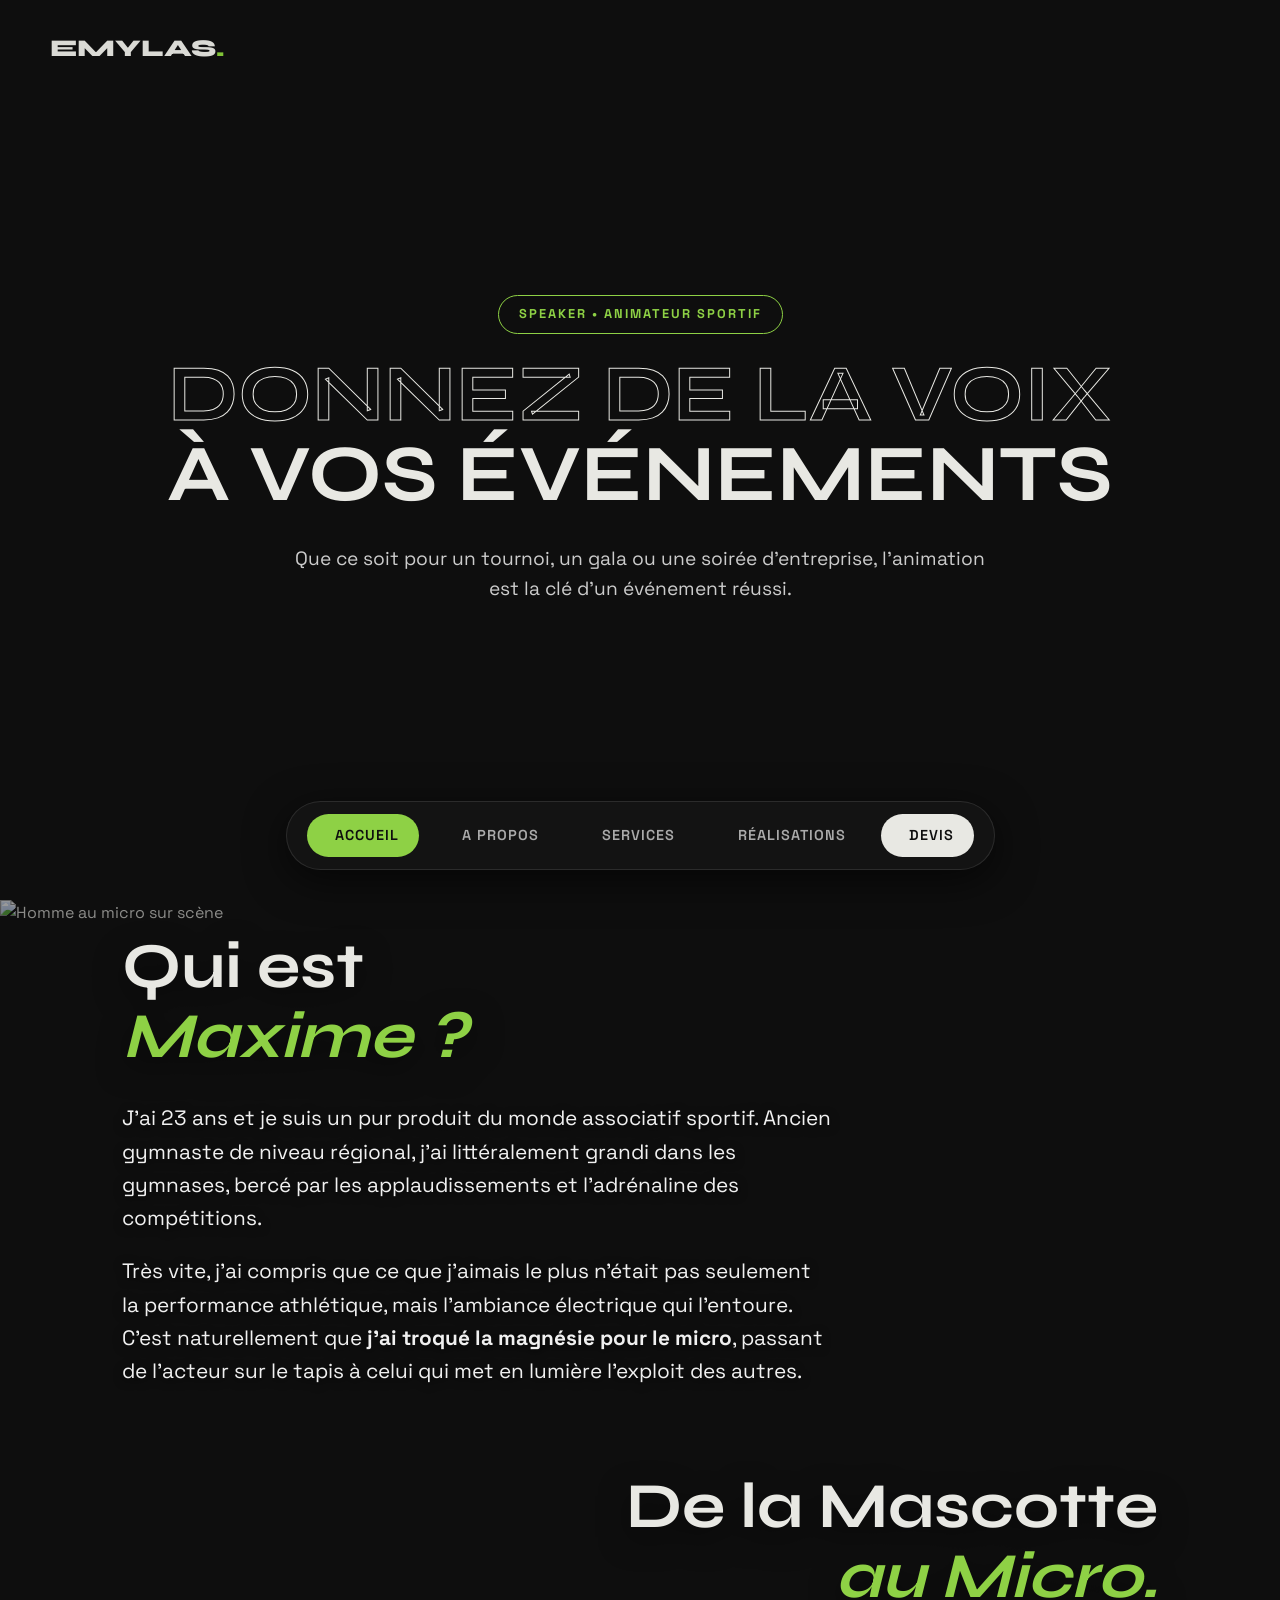
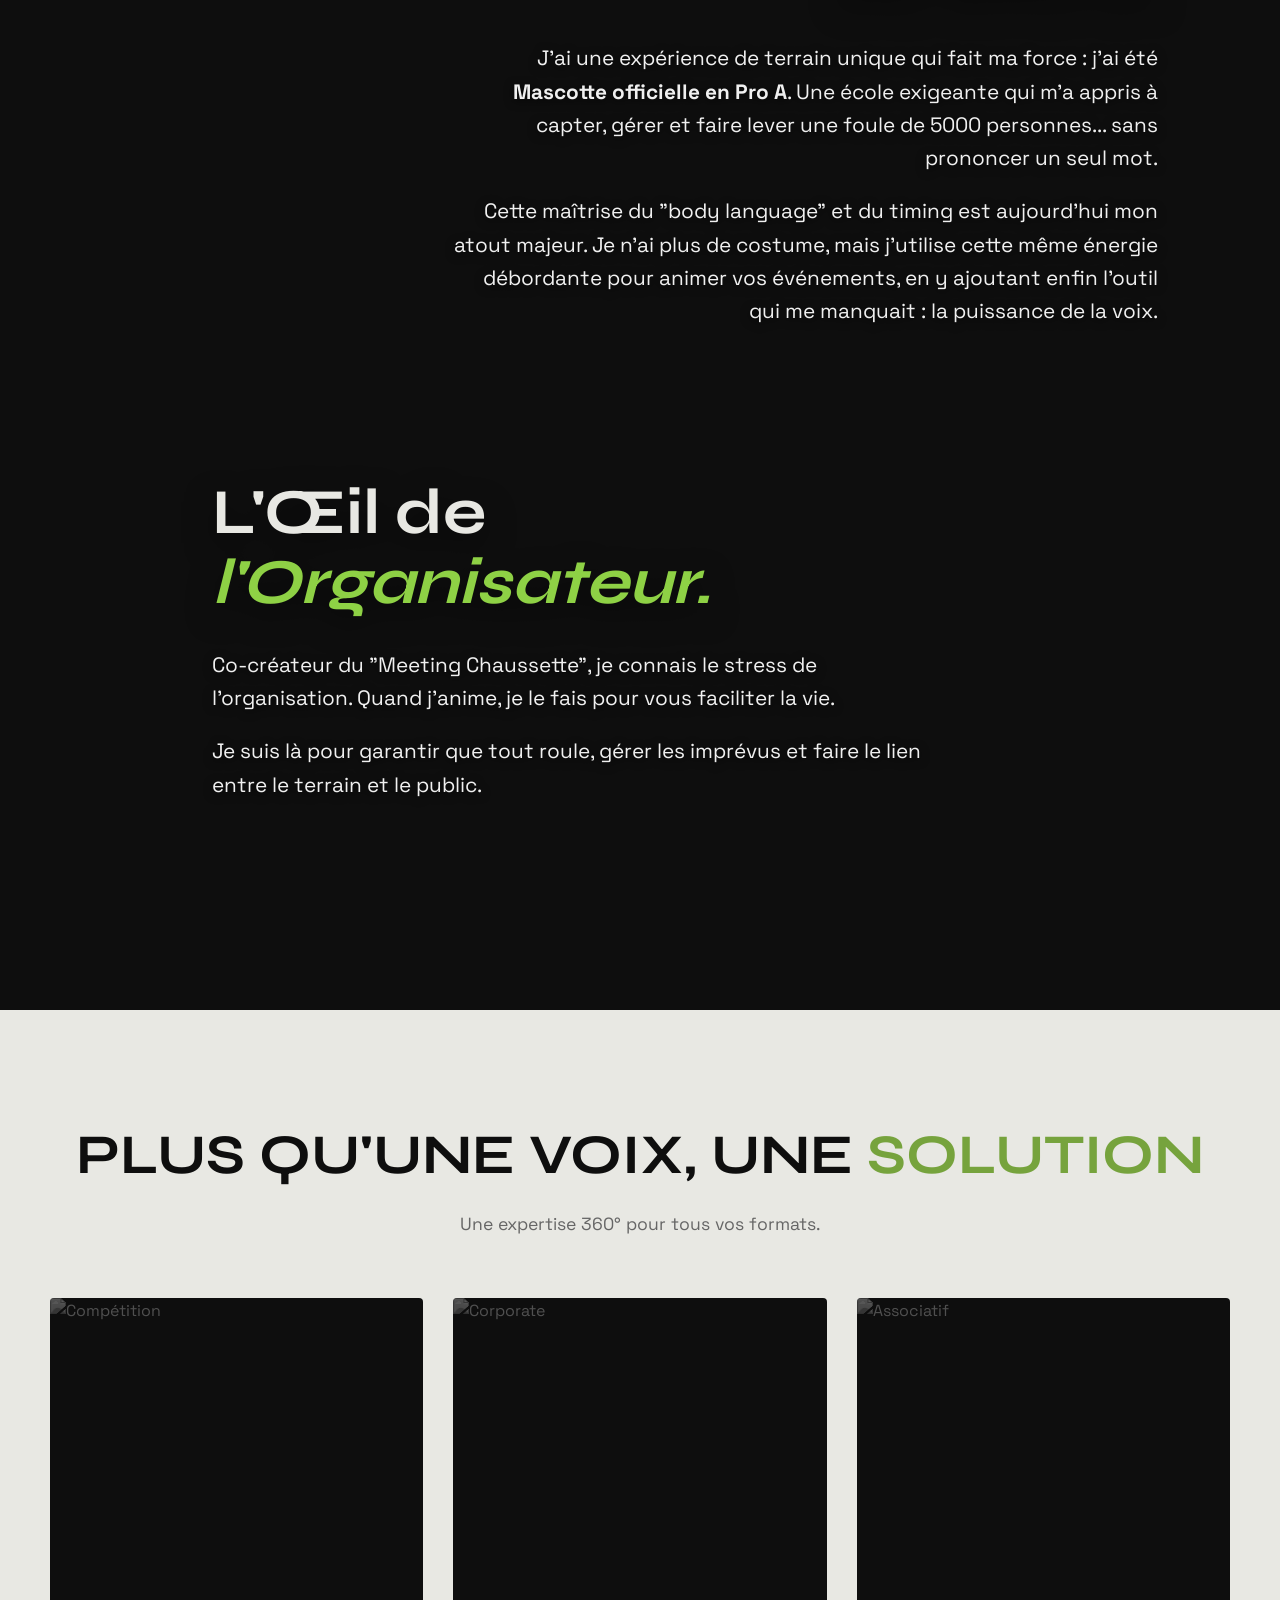
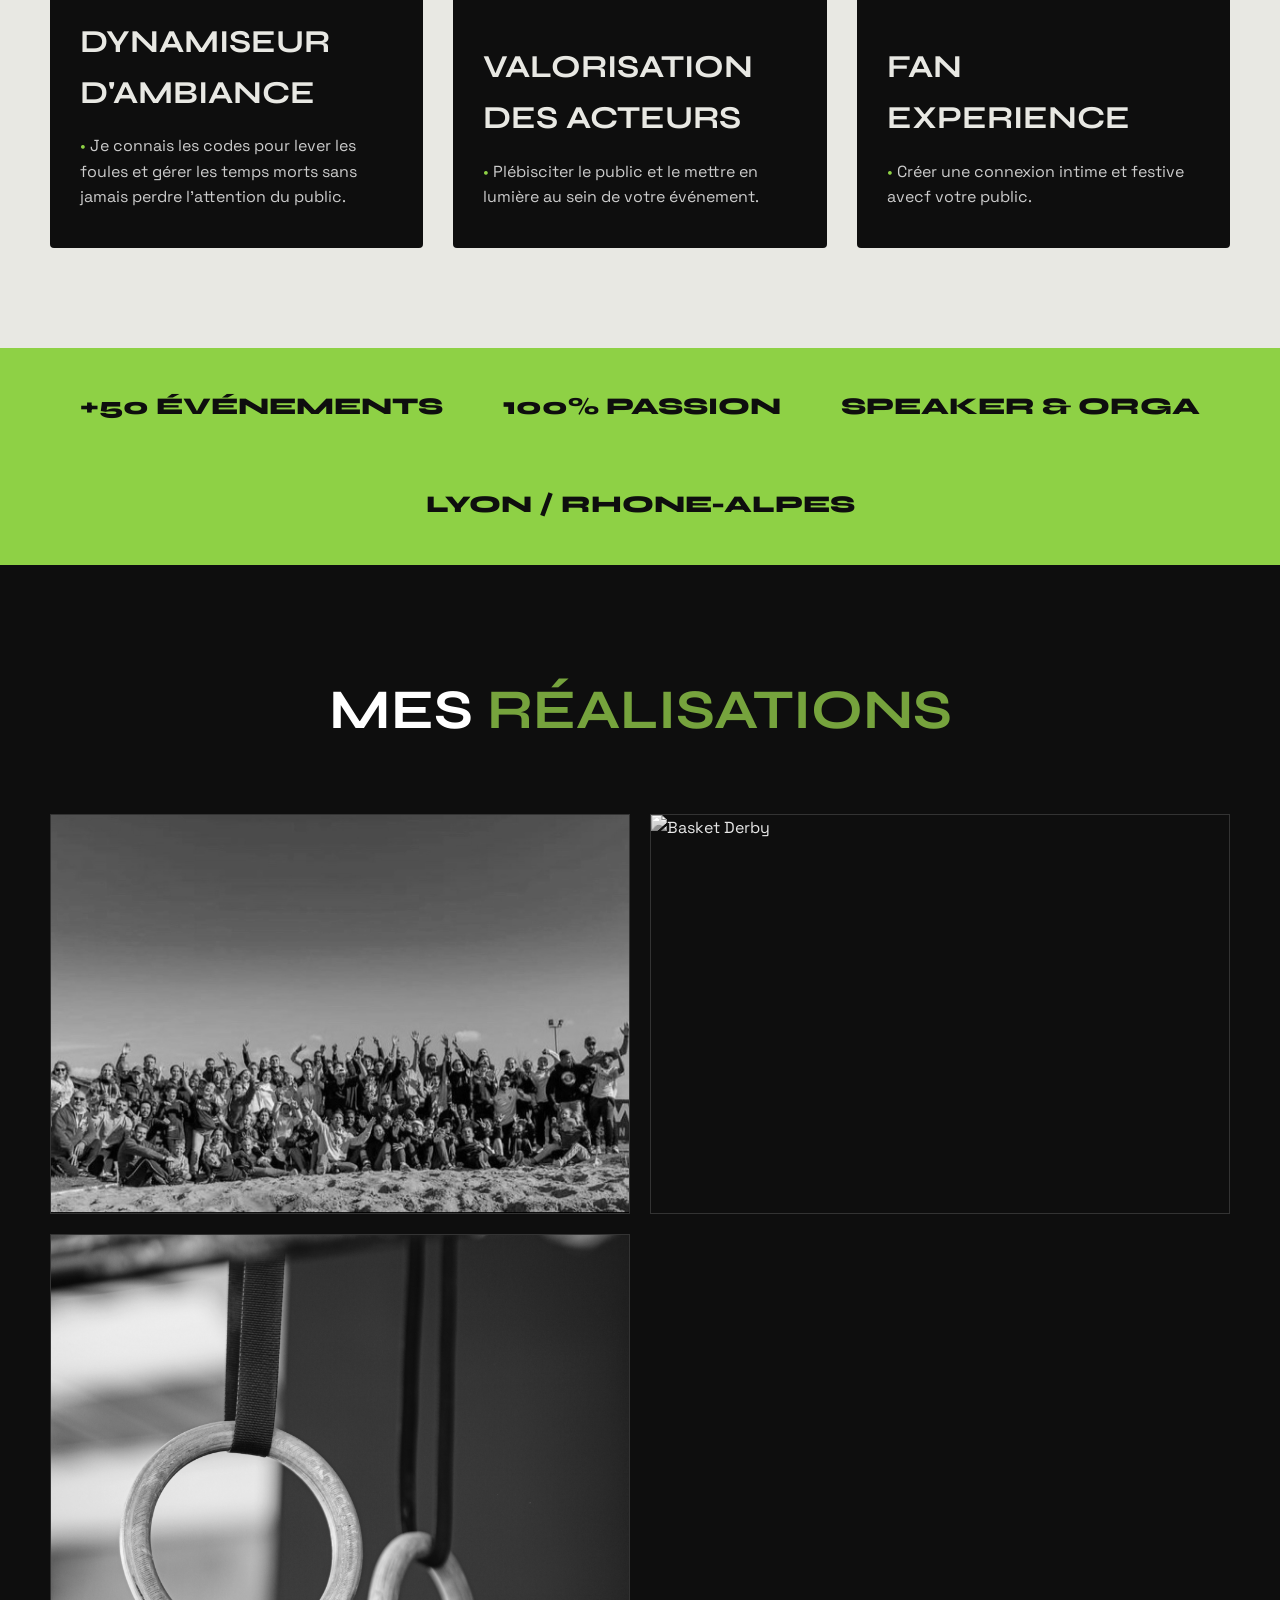
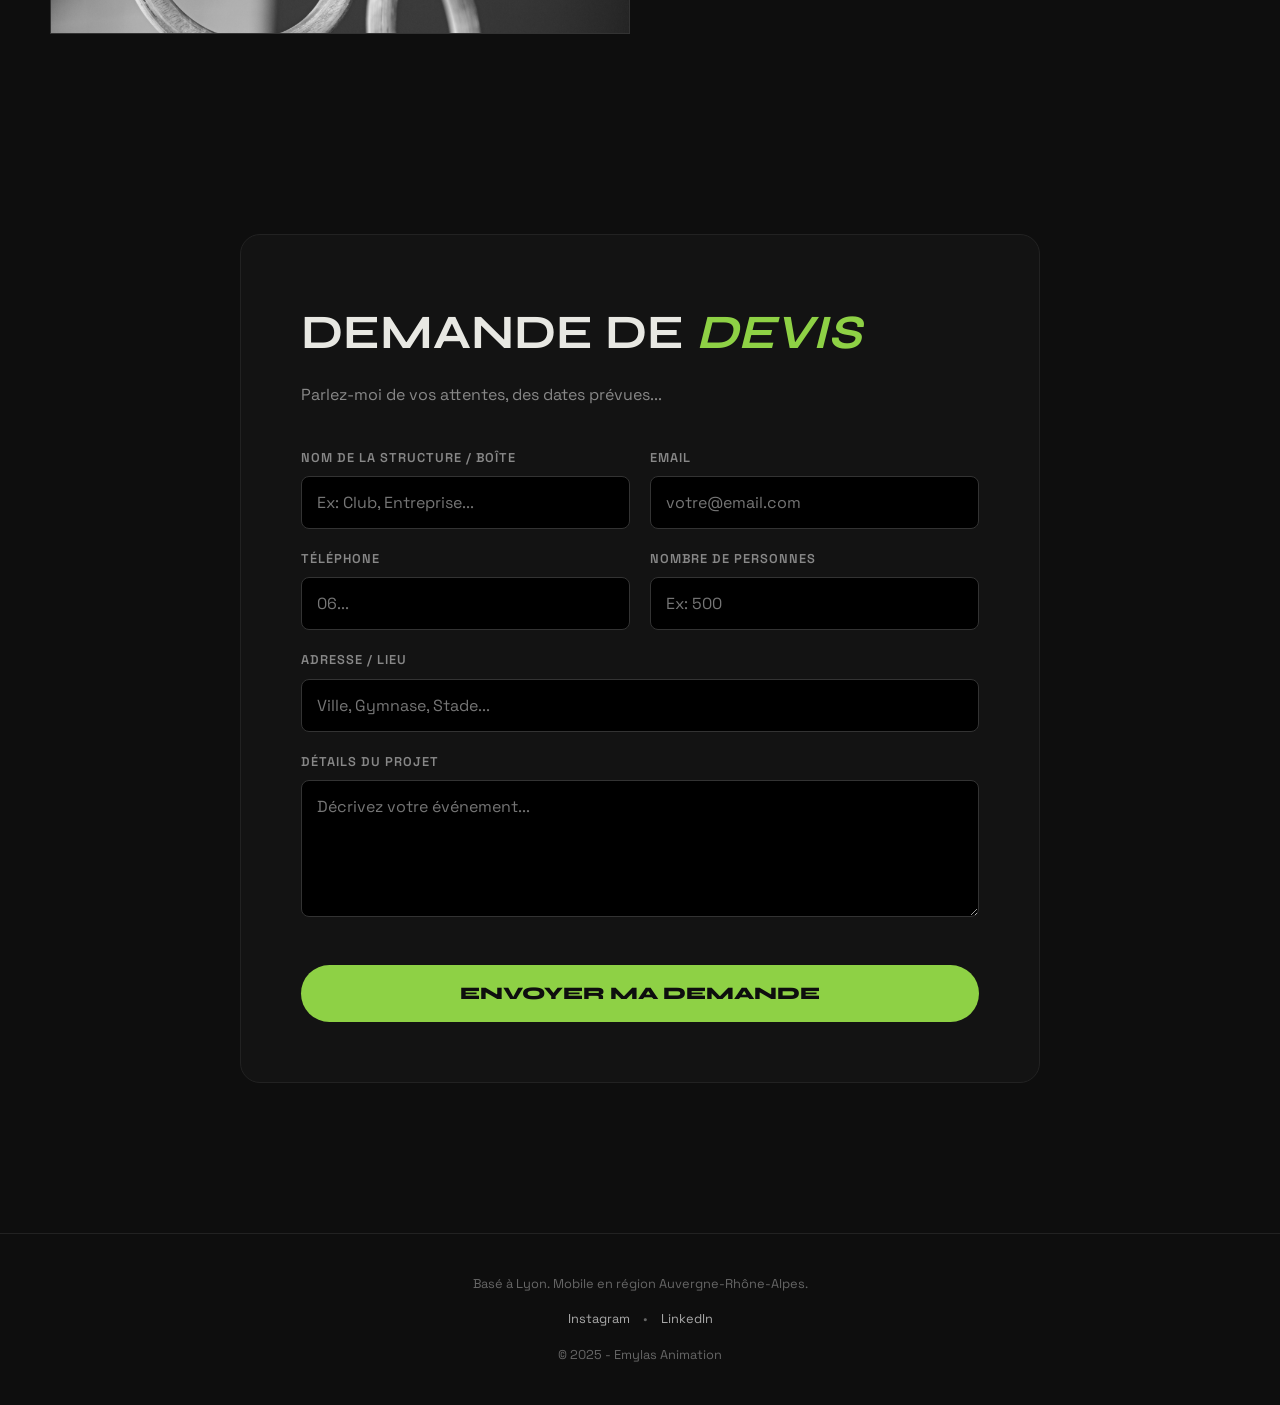
==== commit 5f5d729f: "Add files via upload" ====
--- a/index.html
+++ b/index.html
@@ -1,18 +1,22 @@
 <!DOCTYPE html>
 <html lang="fr">
+
 <head>
     <meta charset="UTF-8">
     <meta name="viewport" content="width=device-width, initial-scale=1.0">
     <title>Emylas Animation | Speaker Sportif</title>
-    
+
     <link rel="stylesheet" href="style.css">
 
     <link rel="preconnect" href="https://fonts.googleapis.com">
     <link rel="preconnect" href="https://fonts.gstatic.com" crossorigin>
-    <link href="https://fonts.googleapis.com/css2?family=Space+Grotesk:wght@300;400;500;700&family=Syne:wght@400;700;800&display=swap" rel="stylesheet">
-    
+    <link
+        href="https://fonts.googleapis.com/css2?family=Space+Grotesk:wght@300;400;500;700&family=Syne:wght@400;700;800&display=swap"
+        rel="stylesheet">
+
     <script src="https://unpkg.com/@phosphor-icons/web"></script>
 </head>
+
 <body>
 
     <a href="#home" class="logo-fixed">EMYLAS<span style="color:var(--green-acid)">.</span></a>
@@ -38,41 +42,54 @@
     </div>
 
     <section id="home" class="hero-wrapper">
-        <img src="https://images.unsplash.com/photo-1544919982-b61976f0ba43?q=80&w=2936&auto=format&fit=crop" class="hero-bg" alt="Ambiance Sport">
-        
+        <video src="../media/IMG_2822.MOV" class="hero-bg" autoplay loop muted playsinline
+            poster="https://images.unsplash.com/photo-1544919982-b61976f0ba43?q=80&w=2936&auto=format&fit=crop"></video>
+
         <div class="hero-content">
             <span class="tagline">Speaker • Animateur Sportif</span>
             <h1>
                 DONNEZ DE LA VOIX <br>
                 <span>À VOS ÉVÉNEMENTS</span>
             </h1>
-            <p class="hero-intro">Que ce soit pour un tournoi, un gala ou une soirée d'entreprise, l'animation est la clé d'un événement réussi.</p>
+            <p class="hero-intro">Que ce soit pour un tournoi, un gala ou une soirée d'entreprise, l'animation est la
+                clé d'un événement réussi.</p>
         </div>
     </section>
 
     <div id="story" class="sticky-wrapper">
         <div class="sticky-visual">
-            <img src="media/lloyd-alozie-s1IkvTSSnU0-unsplash.jpg" alt="Homme au micro sur scène">
+            <img src="../media/Meeting Chaussettes 2025-22.jpg" alt="Homme au micro sur scène">
         </div>
 
         <div class="scrolling-content">
-            
+
             <div class="text-block">
                 <h2>Qui est <br><span class="highlight">Maxime ?</span></h2>
-                <p>J'ai 23 ans et je suis un pur produit du monde associatif sportif. Ancien gymnaste de niveau régional, j'ai littéralement grandi dans les gymnases, bercé par les applaudissements et l'adrénaline des compétitions.</p>
-                <p>Très vite, j'ai compris que ce que j'aimais le plus n'était pas seulement la performance athlétique, mais l'ambiance électrique qui l'entoure. C'est naturellement que <strong>j'ai troqué la magnésie pour le micro</strong>, passant de l'acteur sur le tapis à celui qui met en lumière l'exploit des autres.</p>
+                <p>J'ai 23 ans et je suis un pur produit du monde associatif sportif. Ancien gymnaste de niveau
+                    régional, j'ai littéralement grandi dans les gymnases, bercé par les applaudissements et
+                    l'adrénaline des compétitions.</p>
+                <p>Très vite, j'ai compris que ce que j'aimais le plus n'était pas seulement la performance athlétique,
+                    mais l'ambiance électrique qui l'entoure. C'est naturellement que <strong>j'ai troqué la magnésie
+                        pour le micro</strong>, passant de l'acteur sur le tapis à celui qui met en lumière l'exploit
+                    des autres.</p>
             </div>
 
             <div class="text-block align-right">
                 <h2>De la Mascotte <br><span class="highlight">au Micro.</span></h2>
-                <p>J'ai une expérience de terrain unique qui fait ma force : j'ai été <strong>Mascotte officielle en Pro A</strong>. Une école exigeante qui m'a appris à capter, gérer et faire lever une foule de 5000 personnes... sans prononcer un seul mot.</p>
-                <p>Cette maîtrise du "body language" et du timing est aujourd'hui mon atout majeur. Je n'ai plus de costume, mais j'utilise cette même énergie débordante pour animer vos événements, en y ajoutant enfin l'outil qui me manquait : la puissance de la voix.</p>
+                <p>J'ai une expérience de terrain unique qui fait ma force : j'ai été <strong>Mascotte officielle en Pro
+                        A</strong>. Une école exigeante qui m'a appris à capter, gérer et faire lever une foule de 5000
+                    personnes... sans prononcer un seul mot.</p>
+                <p>Cette maîtrise du "body language" et du timing est aujourd'hui mon atout majeur. Je n'ai plus de
+                    costume, mais j'utilise cette même énergie débordante pour animer vos événements, en y ajoutant
+                    enfin l'outil qui me manquait : la puissance de la voix.</p>
             </div>
 
             <div class="text-block align-left">
                 <h2>L'Œil de <br><span class="highlight">l'Organisateur.</span></h2>
-                <p>Co-créateur du "Meeting Chaussette", je connais le stress de l'organisation. Quand j'anime, je le fais pour vous faciliter la vie.</p>
-                <p>Je suis là pour garantir que tout roule, gérer les imprévus et faire le lien entre le terrain et le public.</p>
+                <p>Co-créateur du "Meeting Chaussette", je connais le stress de l'organisation. Quand j'anime, je le
+                    fais pour vous faciliter la vie.</p>
+                <p>Je suis là pour garantir que tout roule, gérer les imprévus et faire le lien entre le terrain et le
+                    public.</p>
             </div>
 
         </div>
@@ -80,49 +97,46 @@
 
     <section id="services" class="services-section">
         <div class="section-header">
-            <h2>Mes <span style="color:var(--green)">Prestations</span></h2>
+            <h2>PLUS QU'UNE VOIX, UNE <span style="color:var(--green)">SOLUTION</span></h2>
             <p>Une expertise 360° pour tous vos formats.</p>
         </div>
 
         <div class="services-grid">
             <article class="service-card">
-                <img src="https://images.unsplash.com/photo-1461896836934-ffe607ba8211?q=80&w=2940&auto=format&fit=crop" alt="Compétition">
+                <img src="https://images.unsplash.com/photo-1461896836934-ffe607ba8211?q=80&w=2940&auto=format&fit=crop"
+                    alt="Compétition">
                 <div class="card-content">
-                    <h3>Compétitions</h3>
-                    <p style="margin-bottom: 15px; color:#ddd;">Pour les matchs qui comptent.</p>
+                    <h3>Dynamiseur d'ambiance</h3>
+                    <p style="margin-bottom: 15px; color:#ddd;" </p>
                     <ul>
-                        <li>Animation de Matchs</li>
-                        <li>Tournois Sportifs</li>
-                        <li>Présentation des équipes</li>
-                        <li>Gestion du protocole</li>
+                        <li>Je connais les codes pour lever les foules et gérer les temps morts sans jamais perdre
+                            l'attention du public.</li>
                     </ul>
                 </div>
             </article>
 
             <article class="service-card">
-                <img src="https://images.unsplash.com/photo-1551818255-e6e10975bc17?q=80&w=2725&auto=format&fit=crop" alt="Corporate">
+                <img src="https://images.unsplash.com/photo-1551818255-e6e10975bc17?q=80&w=2725&auto=format&fit=crop"
+                    alt="Corporate">
                 <div class="card-content">
-                    <h3>Corporate</h3>
-                    <p style="margin-bottom: 15px; color:#ddd;">Dynamiser votre image de marque.</p>
+                    <h3>Valorisation des acteurs</h3>
+                    <p style="margin-bottom: 15px; color:#ddd;"></p>
                     <ul>
-                        <li>Soirées de Lancement</li>
-                        <li>Inaugurations</li>
-                        <li>Soirées Partenaires</li>
-                        <li>Team Building</li>
+                        <li>Plébisciter le public et le mettre en lumière au sein de votre événement.</li>
+
                     </ul>
                 </div>
             </article>
 
             <article class="service-card">
-                <img src="https://images.unsplash.com/photo-1511632765486-a01980e01a18?q=80&w=2940&auto=format&fit=crop" alt="Associatif">
+                <img src="https://images.unsplash.com/photo-1511632765486-a01980e01a18?q=80&w=2940&auto=format&fit=crop"
+                    alt="Associatif">
                 <div class="card-content">
-                    <h3>Associatif</h3>
-                    <p style="margin-bottom: 15px; color:#ddd;">Créer du lien et valoriser le bénévolat.</p>
+                    <h3>Fan experience</h3>
+                    <p style="margin-bottom: 15px; color:#ddd;"></p>
                     <ul>
-                        <li>Journées Associatives</li>
-                        <li>Fêtes de Club</li>
-                        <li>Lotos & Galas</li>
-                        <li>Speaker événementiel</li>
+                        <li>Créer une connexion intime et festive avecf votre public.</li>
+
                     </ul>
                 </div>
             </article>
@@ -143,29 +157,33 @@
 
         <div class="portfolio-grid">
             <a href="projet-meeting.html" class="project-card">
-                <img src="media/meeting.jpg" alt="Meeting Chaussette">
+                <img src="../media/meeting.jpg" alt="Meeting Chaussette">
                 <div class="project-info">
                     <span class="project-cat">Athlétisme</span>
                     <h3 class="project-title">Le "Meeting Chaussette"</h3>
-                    <p style="color:#bbb; font-size:0.9rem;">Co-créateur. Réunir 500 personnes et des athlètes internationaux. Gestion de l'expérience spectateur de A à Z.</p>
+                    <p style="color:#bbb; font-size:0.9rem;">Co-créateur. Réunir 500 personnes et des athlètes
+                        internationaux. Gestion de l'expérience spectateur de A à Z.</p>
                 </div>
             </a>
 
             <a href="#" class="project-card">
-                <img src="https://images.unsplash.com/photo-1505666287802-931dc83948e9?q=80&w=2942&auto=format&fit=crop" alt="Basket Derby">
+                <img src="https://images.unsplash.com/photo-1505666287802-931dc83948e9?q=80&w=2942&auto=format&fit=crop"
+                    alt="Basket Derby">
                 <div class="project-info">
                     <span class="project-cat">Championnat Régional</span>
                     <h3 class="project-title">Le Derby du Rhône</h3>
-                    <p style="color:#bbb; font-size:0.9rem;">Chauffeur de salle pour un match à guichets fermés. Création de chants et battle de décibels.</p>
-                </div>
-            </a>
-
-            <a href="#" class="project-card">
-                <img src="media/eduardo-cano-photo-co-6aHmLVmw1qk-unsplash.jpg" alt="Gala Gym">
+                    <p style="color:#bbb; font-size:0.9rem;">Chauffeur de salle pour un match à guichets fermés.
+                        Création de chants et battle de décibels.</p>
+                </div>
+            </a>
+
+            <a href="projet-gala.html" class="project-card">
+                <img src="../media/eduardo-cano-photo-co-6aHmLVmw1qk-unsplash.jpg" alt="Gala Gym">
                 <div class="project-info">
                     <span class="project-cat">Gala Sportif</span>
-                    <h3 class="project-title">Gala de Gymnastique</h3>
-                    <p style="color:#bbb; font-size:0.9rem;">Animation show de fin d'année. Coordination avec le son et la lumière pour un spectacle fluide.</p>
+                    <h3 class="project-title">Show de Gymnastique</h3>
+                    <p style="color:#bbb; font-size:0.9rem;">Animation show de fin d'année. Coordination avec le son et
+                        la lumière pour un spectacle fluide.</p>
                 </div>
             </a>
         </div>
@@ -173,7 +191,9 @@
 
     <section id="contact" class="contact-section">
         <div class="form-box">
-            <h2 style="font-family: var(--font-title); font-size: 3rem; margin-bottom: 10px; text-transform: uppercase;">Demande de <span class="highlight">Devis</span></h2>
+            <h2
+                style="font-family: var(--font-title); font-size: 3rem; margin-bottom: 10px; text-transform: uppercase;">
+                Demande de <span class="highlight">Devis</span></h2>
             <p style="color:#888; margin-bottom: 40px;">Parlez-moi de vos attentes, des dates prévues...</p>
 
             <form action="https://formspree.io/f/mgooebwy" method="POST">
@@ -182,7 +202,8 @@
                 <div class="form-row">
                     <div>
                         <label for="structure">Nom de la structure / Boîte</label>
-                        <input type="text" id="structure" name="Structure" placeholder="Ex: Club, Entreprise..." required>
+                        <input type="text" id="structure" name="Structure" placeholder="Ex: Club, Entreprise..."
+                            required>
                     </div>
                     <div>
                         <label for="email">Email</label>
@@ -219,7 +240,7 @@
     <footer style="text-align: center; padding: 40px; color: #666; font-size: 0.8rem; border-top: 1px solid #222;">
         <p>Basé à Lyon. Mobile en région Auvergne-Rhône-Alpes.</p>
         <div style="margin: 15px 0;">
-            <a href="#" style="color:#aaa; margin: 0 10px;">Instagram</a> • 
+            <a href="#" style="color:#aaa; margin: 0 10px;">Instagram</a> •
             <a href="#" style="color:#aaa; margin: 0 10px;">LinkedIn</a>
         </div>
         <p>© 2025 - Emylas Animation</p>
@@ -250,4 +271,5 @@
     </script>
 
 </body>
-</html>
+
+</html>
--- a/style.css
+++ b/style.css
@@ -1,17 +1,25 @@
 :root {
     --green: #76a33d;
-    --green-acid: #8ed145; /* Vert plus "néon" pour le style sombre */
+    --green-acid: #8ed145;
+    /* Vert plus "néon" pour le style sombre */
     --dark: #0e0e0e;
     --off-white: #e8e8e3;
     --grey-dark: #1a1a1a;
-    
+
     --font-title: 'Syne', sans-serif;
     --font-body: 'Space Grotesk', sans-serif;
 }
 
 /* --- RESET & BASE --- */
-* { margin: 0; padding: 0; box-sizing: border-box; }
-html { scroll-behavior: smooth; }
+* {
+    margin: 0;
+    padding: 0;
+    box-sizing: border-box;
+}
+
+html {
+    scroll-behavior: smooth;
+}
 
 body {
     background-color: var(--dark);
@@ -21,14 +29,30 @@
     line-height: 1.6;
 }
 
-img { width: 100%; display: block; }
-a { text-decoration: none; color: inherit; transition: 0.3s; }
-ul { list-style: none; }
+img {
+    width: 100%;
+    display: block;
+}
+
+a {
+    text-decoration: none;
+    color: inherit;
+    transition: 0.3s;
+}
+
+ul {
+    list-style: none;
+}
 
 /* --- NAVIGATION (DOCK FLOTTANT) --- */
 .nav-dock-container {
-    position: fixed; bottom: 30px; left: 0; width: 100%;
-    display: flex; justify-content: center; z-index: 1000;
+    position: fixed;
+    bottom: 30px;
+    left: 0;
+    width: 100%;
+    display: flex;
+    justify-content: center;
+    z-index: 1000;
     pointer-events: none;
 }
 
@@ -38,9 +62,11 @@
     backdrop-filter: blur(15px);
     padding: 12px 20px;
     border-radius: 50px;
-    border: 1px solid rgba(255,255,255,0.1);
-    display: flex; gap: 15px; align-items: center;
-    box-shadow: 0 10px 40px rgba(0,0,0,0.6);
+    border: 1px solid rgba(255, 255, 255, 0.1);
+    display: flex;
+    gap: 15px;
+    align-items: center;
+    box-shadow: 0 10px 40px rgba(0, 0, 0, 0.6);
 }
 
 .nav-item {
@@ -53,16 +79,30 @@
     text-transform: uppercase;
     letter-spacing: 1px;
     transition: 0.3s;
-    display: flex; align-items: center; gap: 8px;
+    display: flex;
+    align-items: center;
+    gap: 8px;
     white-space: nowrap;
 }
 
-.nav-item:hover { color: white; background: rgba(255,255,255,0.08); }
-.nav-item.active { background: var(--green-acid); color: var(--dark); }
+.nav-item:hover {
+    color: white;
+    background: rgba(255, 255, 255, 0.08);
+}
+
+.nav-item.active {
+    background: var(--green-acid);
+    color: var(--dark);
+}
 
 .logo-fixed {
-    position: fixed; top: 30px; left: 50px; z-index: 1000;
-    font-family: var(--font-title); font-weight: 800; font-size: 1.5rem;
+    position: fixed;
+    top: 30px;
+    left: 50px;
+    z-index: 1000;
+    font-family: var(--font-title);
+    font-weight: 800;
+    font-size: 1.5rem;
     mix-blend-mode: difference;
 }
 
@@ -71,26 +111,41 @@
     position: relative;
     height: 100vh;
     overflow: hidden;
-    display: flex; align-items: center; justify-content: center;
+    display: flex;
+    align-items: center;
+    justify-content: center;
 }
 
 .hero-bg {
-    position: absolute; top: 0; left: 0; width: 100%; height: 100%;
-    object-fit: cover; opacity: 0.6; /* Plus lumineux */
+    position: absolute;
+    top: 0;
+    left: 0;
+    width: 100%;
+    height: 100%;
+    object-fit: cover;
+    opacity: 0.6;
+    /* Plus lumineux */
     filter: grayscale(100%) contrast(1.1);
 }
 
 .hero-content {
-    position: relative; z-index: 10;
-    text-align: center; padding: 0 20px;
+    position: relative;
+    z-index: 10;
+    text-align: center;
+    padding: 0 20px;
     max-width: 1000px;
 }
 
 .tagline {
     display: inline-block;
-    border: 1px solid var(--green-acid); color: var(--green-acid);
-    padding: 8px 20px; border-radius: 50px;
-    text-transform: uppercase; letter-spacing: 2px; font-weight: 700; font-size: 0.8rem;
+    border: 1px solid var(--green-acid);
+    color: var(--green-acid);
+    padding: 8px 20px;
+    border-radius: 50px;
+    text-transform: uppercase;
+    letter-spacing: 2px;
+    font-weight: 700;
+    font-size: 0.8rem;
     margin-bottom: 20px;
 }
 
@@ -100,12 +155,21 @@
     line-height: 1;
     text-transform: uppercase;
     margin-bottom: 30px;
-    color: transparent; -webkit-text-stroke: 1px var(--off-white);
-}
-h1 span { color: var(--off-white); -webkit-text-stroke: 0; display: block; }
+    color: transparent;
+    -webkit-text-stroke: 1px var(--off-white);
+}
+
+h1 span {
+    color: var(--off-white);
+    -webkit-text-stroke: 0;
+    display: block;
+}
 
 .hero-intro {
-    font-size: 1.2rem; max-width: 700px; margin: 0 auto; color: #ccc;
+    font-size: 1.2rem;
+    max-width: 700px;
+    margin: 0 auto;
+    color: #ccc;
 }
 
 /* --- SECTION STICKY (Histoire - Plus large) --- */
@@ -114,17 +178,24 @@
 }
 
 .sticky-visual {
-    position: sticky; top: 0;
-    height: 100vh; width: 100%;
-    z-index: 1; overflow: hidden;
-}
+    position: sticky;
+    top: 0;
+    height: 100vh;
+    width: 100%;
+    z-index: 1;
+    overflow: hidden;
+}
+
 .sticky-visual img {
-    width: 100%; height: 100%; object-fit: cover;
-    filter: brightness(0.6) grayscale(10%); 
+    width: 100%;
+    height: 100%;
+    object-fit: cover;
+    filter: brightness(0.6) grayscale(10%);
 }
 
 .scrolling-content {
-    position: relative; z-index: 2;
+    position: relative;
+    z-index: 2;
     margin-top: -100vh;
     padding-bottom: 10vh;
 }
@@ -132,50 +203,68 @@
 /* CONFIGURATION ZIG-ZAG LARGE */
 .text-block {
     min-height: 60vh;
-    display: flex; flex-direction: column; justify-content: center;
+    display: flex;
+    flex-direction: column;
+    justify-content: center;
     padding: 20px;
-    max-width: 750px; 
-    
+    max-width: 750px;
+
     /* Alignement Gauche par défaut */
-    margin-left: 8%; 
+    margin-left: 8%;
     margin-right: auto;
     text-align: left;
 }
 
 .text-block h2 {
-    font-family: var(--font-title); font-size: 4rem; margin-bottom: 30px; line-height: 1.1;
-    text-shadow: 0 10px 30px rgba(0,0,0,0.5); 
-}
+    font-family: var(--font-title);
+    font-size: 4rem;
+    margin-bottom: 30px;
+    line-height: 1.1;
+    text-shadow: 0 10px 30px rgba(0, 0, 0, 0.5);
+}
+
 .text-block p {
-    font-size: 1.3rem; margin-bottom: 20px; color: #f0f0f0; 
-    text-shadow: 0 2px 10px rgba(0,0,0,0.8);
-}
-.highlight { color: var(--green-acid); font-style: italic; }
+    font-size: 1.3rem;
+    margin-bottom: 20px;
+    color: #f0f0f0;
+    text-shadow: 0 2px 10px rgba(0, 0, 0, 0.8);
+}
+
+.highlight {
+    color: var(--green-acid);
+    font-style: italic;
+}
 
 /* Bloc aligné à DROITE */
-.align-right { 
-    margin-left: auto; 
-    margin-right: 8%; 
-    align-items: flex-end; 
-    text-align: right; 
+.align-right {
+    margin-left: auto;
+    margin-right: 8%;
+    align-items: flex-end;
+    text-align: right;
 }
 
 /* Décalage pour le 3ème bloc (Organisateur) */
 .text-block:last-child {
-    margin-left: 15%; 
+    margin-left: 15%;
 }
 
 /* RESPONSIVE */
 @media (max-width: 900px) {
-    .text-block, .align-right, .text-block:last-child { 
+
+    .text-block,
+    .align-right,
+    .text-block:last-child {
         max-width: 100%;
         margin: 0 auto;
-        text-align: left !important; 
-        align-items: flex-start !important; 
-        padding: 50px 20px; 
+        text-align: left !important;
+        align-items: flex-start !important;
+        padding: 50px 20px;
         min-height: auto;
     }
-    .text-block h2 { font-size: 2.5rem; }
+
+    .text-block h2 {
+        font-size: 2.5rem;
+    }
 }
 
 /* --- SERVICES (Grille Côte à Côte) --- */
@@ -183,155 +272,338 @@
     background: var(--off-white);
     color: var(--dark);
     padding: 100px 50px;
-    position: relative; z-index: 10;
-}
-
-.section-header { text-align: center; margin-bottom: 60px; }
-.section-header h2 { font-family: var(--font-title); font-size: 3.5rem; text-transform: uppercase; margin-bottom: 10px; }
-.section-header p { font-size: 1.1rem; color: #666; }
+    position: relative;
+    z-index: 10;
+}
+
+.section-header {
+    text-align: center;
+    margin-bottom: 60px;
+}
+
+.section-header h2 {
+    font-family: var(--font-title);
+    font-size: 3.5rem;
+    text-transform: uppercase;
+    margin-bottom: 10px;
+}
+
+.section-header p {
+    font-size: 1.1rem;
+    color: #666;
+}
 
 .services-grid {
-    display: grid; grid-template-columns: repeat(3, 1fr); gap: 30px;
-    max-width: 1400px; margin: 0 auto;
+    display: grid;
+    grid-template-columns: repeat(3, 1fr);
+    gap: 30px;
+    max-width: 1400px;
+    margin: 0 auto;
 }
 
 .service-card {
-    background: var(--dark); color: var(--off-white);
+    background: var(--dark);
+    color: var(--off-white);
     height: 550px;
     position: relative;
-    display: flex; flex-direction: column; justify-content: flex-end;
+    display: flex;
+    flex-direction: column;
+    justify-content: flex-end;
     padding: 30px;
-    overflow: hidden; transition: 0.3s; border-radius: 4px;
-}
-.service-card:hover { transform: translateY(-10px); box-shadow: 0 20px 40px rgba(0,0,0,0.2); }
+    overflow: hidden;
+    transition: 0.3s;
+    border-radius: 4px;
+}
+
+.service-card:hover {
+    transform: translateY(-10px);
+    box-shadow: 0 20px 40px rgba(0, 0, 0, 0.2);
+}
 
 .service-card img {
-    position: absolute; top: 0; left: 0; width: 100%; height: 100%;
-    object-fit: cover; opacity: 0.3; transition: 0.5s; filter: grayscale(100%);
-}
-.service-card:hover img { opacity: 0.5; filter: grayscale(0%); transform: scale(1.05); }
-
-.card-content { position: relative; z-index: 2; }
-.service-card h3 { font-family: var(--font-title); font-size: 2rem; margin-bottom: 15px; text-transform: uppercase; }
-.service-card ul { font-size: 1rem; color: #ccc; }
-.service-card li { margin-bottom: 8px; }
-.service-card li::before { content: '• '; color: var(--green-acid); }
+    position: absolute;
+    top: 0;
+    left: 0;
+    width: 100%;
+    height: 100%;
+    object-fit: cover;
+    opacity: 0.3;
+    transition: 0.5s;
+    filter: grayscale(100%);
+}
+
+.service-card:hover img {
+    opacity: 0.5;
+    filter: grayscale(0%);
+    transform: scale(1.05);
+}
+
+.card-content {
+    position: relative;
+    z-index: 2;
+}
+
+.service-card h3 {
+    font-family: var(--font-title);
+    font-size: 2rem;
+    margin-bottom: 15px;
+    text-transform: uppercase;
+}
+
+.service-card ul {
+    font-size: 1rem;
+    color: #ccc;
+}
+
+.service-card li {
+    margin-bottom: 8px;
+}
+
+.service-card li::before {
+    content: '• ';
+    color: var(--green-acid);
+}
 
 /* --- STATS --- */
 .stats-bar {
-    background: var(--green-acid); color: var(--dark);
+    background: var(--green-acid);
+    color: var(--dark);
     padding: 40px;
-    display: flex; justify-content: center; gap: 60px; flex-wrap: wrap;
-}
-.stat-item { font-family: var(--font-title); font-size: 1.5rem; font-weight: 800; text-transform: uppercase; }
+    display: flex;
+    justify-content: center;
+    gap: 60px;
+    flex-wrap: wrap;
+}
+
+.stat-item {
+    font-family: var(--font-title);
+    font-size: 1.5rem;
+    font-weight: 800;
+    text-transform: uppercase;
+}
 
 /* --- PORTFOLIO --- */
-.portfolio-section { padding: 100px 50px; background: var(--dark); }
+.portfolio-section {
+    padding: 100px 50px;
+    background: var(--dark);
+}
+
 .portfolio-grid {
-    display: grid; grid-template-columns: repeat(auto-fit, minmax(400px, 1fr));
-    gap: 20px; margin-top: 50px;
+    display: grid;
+    grid-template-columns: repeat(auto-fit, minmax(400px, 1fr));
+    gap: 20px;
+    margin-top: 50px;
 }
 
 .project-card {
-    height: 400px; position: relative; overflow: hidden; border: 1px solid #333; cursor: pointer;
-}
+    height: 400px;
+    position: relative;
+    overflow: hidden;
+    border: 1px solid #333;
+    cursor: pointer;
+}
+
 .project-card img {
-    width: 100%; height: 100%; object-fit: cover; transition: 0.6s; filter: grayscale(100%);
-}
-.project-card:hover img { transform: scale(1.1); filter: grayscale(0%); }
+    width: 100%;
+    height: 100%;
+    object-fit: cover;
+    transition: 0.6s;
+    filter: grayscale(100%);
+}
+
+.project-card:hover img {
+    transform: scale(1.1);
+    filter: grayscale(0%);
+}
 
 .project-info {
-    position: absolute; bottom: 0; left: 0; width: 100%; padding: 30px;
-    background: linear-gradient(to top, rgba(0,0,0,0.9), transparent);
-    transform: translateY(20px); opacity: 0; transition: 0.3s;
-}
-.project-card:hover .project-info { transform: translateY(0); opacity: 1; }
-
-.project-cat { color: var(--green-acid); font-size: 0.8rem; text-transform: uppercase; font-weight: 700; }
-.project-title { font-family: var(--font-title); font-size: 1.8rem; color: white; margin-top: 5px; }
+    position: absolute;
+    bottom: 0;
+    left: 0;
+    width: 100%;
+    padding: 30px;
+    background: linear-gradient(to top, rgba(0, 0, 0, 0.9), transparent);
+    transform: translateY(20px);
+    opacity: 0;
+    transition: 0.3s;
+}
+
+.project-card:hover .project-info {
+    transform: translateY(0);
+    opacity: 1;
+}
+
+.project-cat {
+    color: var(--green-acid);
+    font-size: 0.8rem;
+    text-transform: uppercase;
+    font-weight: 700;
+}
+
+.project-title {
+    font-family: var(--font-title);
+    font-size: 1.8rem;
+    color: white;
+    margin-top: 5px;
+}
 
 /* --- CONTACT (Design Sobre et Élégant) --- */
 .contact-section {
-    padding: 100px 20px 150px; 
-    background: var(--dark); /* Fond uni sombre pour se fondre dans la page */
-    display: flex; justify-content: center;
+    padding: 100px 20px 150px;
+    background: var(--dark);
+    /* Fond uni sombre pour se fondre dans la page */
+    display: flex;
+    justify-content: center;
 }
 
 .form-box {
-    background: #131313; /* Très légèrement plus clair pour détacher la carte */
-    width: 100%; max-width: 800px;
-    padding: 60px; 
-    
+    background: #131313;
+    /* Très légèrement plus clair pour détacher la carte */
+    width: 100%;
+    max-width: 800px;
+    padding: 60px;
+
     /* Coins arrondis pour la douceur, comme demandé sur les images */
-    border-radius: 20px; 
-    border: 1px solid #222; /* Bordure subtile */
+    border-radius: 20px;
+    border: 1px solid #222;
+    /* Bordure subtile */
     position: relative;
 }
 
 /* Suppression de la barre verte du haut (trop daté) */
-.form-box::before { display: none; }
-
-.form-row { display: grid; grid-template-columns: 1fr 1fr; gap: 20px; margin-bottom: 20px; }
-
-label { 
-    display: block; color: #888; margin-bottom: 8px; font-size: 0.8rem; 
-    text-transform: uppercase; letter-spacing: 1px; font-weight: 600;
-}
-
-input, select, textarea {
-    width: 100%; 
-    background: #000; /* Fond noir profond pour les champs */
-    border: 1px solid #333; 
+.form-box::before {
+    display: none;
+}
+
+.form-row {
+    display: grid;
+    grid-template-columns: 1fr 1fr;
+    gap: 20px;
+    margin-bottom: 20px;
+}
+
+label {
+    display: block;
+    color: #888;
+    margin-bottom: 8px;
+    font-size: 0.8rem;
+    text-transform: uppercase;
+    letter-spacing: 1px;
+    font-weight: 600;
+}
+
+input,
+select,
+textarea {
+    width: 100%;
+    background: #000;
+    /* Fond noir profond pour les champs */
+    border: 1px solid #333;
     color: white;
-    padding: 15px; 
-    font-family: var(--font-body); font-size: 1rem;
-    border-radius: 8px; /* Légers arrondis */
+    padding: 15px;
+    font-family: var(--font-body);
+    font-size: 1rem;
+    border-radius: 8px;
+    /* Légers arrondis */
     transition: 0.3s;
 }
 
-input:focus, select:focus, textarea:focus { 
-    border-color: var(--green-acid); /* Juste la couleur de la marque, pas de néon */
-    outline: none; 
+input:focus,
+select:focus,
+textarea:focus {
+    border-color: var(--green-acid);
+    /* Juste la couleur de la marque, pas de néon */
+    outline: none;
     background: #050505;
 }
 
 .btn-submit {
-    background: var(--green-acid); color: var(--dark);
-    font-family: var(--font-title); font-weight: 800; font-size: 1.1rem;
-    padding: 18px 40px; width: 100%; border: none; cursor: pointer; text-transform: uppercase;
-    transition: 0.3s; margin-top: 20px;
-    border-radius: 50px; /* Forme de pilule moderne */
-}
-.btn-submit:hover { 
-    background: white; 
+    background: var(--green-acid);
+    color: var(--dark);
+    font-family: var(--font-title);
+    font-weight: 800;
+    font-size: 1.1rem;
+    padding: 18px 40px;
+    width: 100%;
+    border: none;
+    cursor: pointer;
+    text-transform: uppercase;
+    transition: 0.3s;
+    margin-top: 20px;
+    border-radius: 50px;
+    /* Forme de pilule moderne */
+}
+
+.btn-submit:hover {
+    background: white;
     transform: translateY(-2px);
 }
 
 /* --- RESPONSIVE --- */
 @media (max-width: 900px) {
-    h1 { font-size: 3rem; }
-    .nav-dock { width: 95%; justify-content: space-between; padding: 10px; gap: 5px; }
-    .nav-item span { display: none; }
-    .nav-item { padding: 10px; justify-content: center; }
-    .logo-fixed { font-size: 1.2rem; left: 20px; }
-    
+    h1 {
+        font-size: 3rem;
+    }
+
+    .nav-dock {
+        width: 95%;
+        justify-content: space-between;
+        padding: 10px;
+        gap: 5px;
+    }
+
+    .nav-item span {
+        display: none;
+    }
+
+    .nav-item {
+        padding: 10px;
+        justify-content: center;
+    }
+
+    .logo-fixed {
+        font-size: 1.2rem;
+        left: 20px;
+    }
+
     /* Reset du ZigZag sur Mobile pour meilleure lecture */
-    .text-block, .align-right, .text-block:last-child { 
+    .text-block,
+    .align-right,
+    .text-block:last-child {
         max-width: 100%;
         margin: 0 auto;
-        text-align: left !important; 
-        align-items: flex-start !important; 
-        padding: 50px 20px; 
+        text-align: left !important;
+        align-items: flex-start !important;
+        padding: 50px 20px;
         min-height: auto;
     }
-    
-    .text-block h2 { font-size: 2.5rem; }
-    
-    .services-grid { grid-template-columns: 1fr; }
-    .service-card { height: auto; min-height: 400px; }
-    .stats-bar { flex-direction: column; gap: 20px; text-align: center; }
-    .form-row { grid-template-columns: 1fr; }
-    .form-box { padding: 30px 20px; }
+
+    .text-block h2 {
+        font-size: 2.5rem;
+    }
+
+    .services-grid {
+        grid-template-columns: 1fr;
+    }
+
+    .service-card {
+        height: auto;
+        min-height: 400px;
+    }
+
+    .stats-bar {
+        flex-direction: column;
+        gap: 20px;
+        text-align: center;
+    }
+
+    .form-row {
+        grid-template-columns: 1fr;
+    }
+
+    .form-box {
+        padding: 30px 20px;
+    }
 }
 
 /* =========================================
@@ -340,92 +612,283 @@
 
 /* Bouton Retour Flottant */
 .back-btn {
-    position: fixed; top: 30px; left: 30px; z-index: 1000;
-    background: rgba(0,0,0,0.8); color: white;
-    padding: 10px 20px; border-radius: 30px;
-    border: 1px solid rgba(255,255,255,0.2);
-    display: flex; align-items: center; gap: 10px;
-    font-weight: 600; text-transform: uppercase; font-size: 0.8rem;
+    position: fixed;
+    top: 30px;
+    left: 30px;
+    z-index: 1000;
+    background: rgba(0, 0, 0, 0.8);
+    color: white;
+    padding: 10px 20px;
+    border-radius: 30px;
+    border: 1px solid rgba(255, 255, 255, 0.2);
+    display: flex;
+    align-items: center;
+    gap: 10px;
+    font-weight: 600;
+    text-transform: uppercase;
+    font-size: 0.8rem;
     backdrop-filter: blur(5px);
 }
-.back-btn:hover { background: var(--green-acid); color: var(--dark); border-color: var(--green-acid); }
+
+.back-btn:hover {
+    background: var(--green-acid);
+    color: var(--dark);
+    border-color: var(--green-acid);
+}
 
 /* Header Projet */
 .project-header {
-    height: 70vh; position: relative;
-    display: flex; align-items: center; justify-content: center;
-    text-align: center; overflow: hidden;
-}
+    height: 70vh;
+    position: relative;
+    display: flex;
+    align-items: center;
+    justify-content: center;
+    text-align: center;
+    overflow: hidden;
+}
+
 .project-bg {
-    position: absolute; top: 0; left: 0; width: 100%; height: 100%;
-    object-fit: cover; z-index: 0;
-}
+    position: absolute;
+    top: 0;
+    left: 0;
+    width: 100%;
+    height: 100%;
+    object-fit: cover;
+    z-index: 0;
+}
+
 .overlay-dark {
-    position: absolute; top: 0; left: 0; width: 100%; height: 100%;
-    background: linear-gradient(to bottom, rgba(0,0,0,0.3), var(--dark));
+    position: absolute;
+    top: 0;
+    left: 0;
+    width: 100%;
+    height: 100%;
+    background: linear-gradient(to bottom, rgba(0, 0, 0, 0.3), var(--dark));
     z-index: 1;
 }
-.project-title-box { position: relative; z-index: 2; padding: 0 20px; max-width: 900px; }
-
-.project-title-box h1 { font-size: 4rem; margin: 20px 0; -webkit-text-stroke: 0; color: var(--off-white); }
-.tag-category { 
-    color: var(--green-acid); font-weight: 800; text-transform: uppercase; letter-spacing: 2px; border: 1px solid var(--green-acid); padding: 5px 15px; border-radius: 20px; font-size: 0.8rem;
-}
-.project-subtitle { font-size: 1.3rem; color: #ccc; }
+
+.project-title-box {
+    position: relative;
+    z-index: 2;
+    padding: 0 20px;
+    max-width: 900px;
+}
+
+.project-title-box h1 {
+    font-size: 4rem;
+    margin: 20px 0;
+    -webkit-text-stroke: 0;
+    color: var(--off-white);
+}
+
+.tag-category {
+    color: var(--green-acid);
+    font-weight: 800;
+    text-transform: uppercase;
+    letter-spacing: 2px;
+    border: 1px solid var(--green-acid);
+    padding: 5px 15px;
+    border-radius: 20px;
+    font-size: 0.8rem;
+}
+
+.project-subtitle {
+    font-size: 1.3rem;
+    color: #ccc;
+}
 
 /* Barre d'infos */
 .project-infos-bar {
-    display: flex; justify-content: center; gap: 50px; flex-wrap: wrap;
-    background: #111; padding: 30px; margin-top: -50px; 
-    position: relative; z-index: 10;
+    display: flex;
+    justify-content: center;
+    gap: 50px;
+    flex-wrap: wrap;
+    background: #111;
+    padding: 30px;
+    margin-top: -50px;
+    position: relative;
+    z-index: 10;
     border-bottom: 1px solid #222;
 }
-.info-col { display: flex; flex-direction: column; align-items: center; }
-.info-col .label { font-size: 0.75rem; color: #666; text-transform: uppercase; letter-spacing: 1px; margin-bottom: 5px; }
-.info-col .value { font-family: var(--font-title); font-size: 1.1rem; color: var(--off-white); }
+
+.info-col {
+    display: flex;
+    flex-direction: column;
+    align-items: center;
+}
+
+.info-col .label {
+    font-size: 0.75rem;
+    color: #666;
+    text-transform: uppercase;
+    letter-spacing: 1px;
+    margin-bottom: 5px;
+}
+
+.info-col .value {
+    font-family: var(--font-title);
+    font-size: 1.1rem;
+    color: var(--off-white);
+}
 
 /* Contenu */
-.project-content { max-width: 1200px; margin: 0 auto; padding: 80px 20px; }
+.project-content {
+    max-width: 1200px;
+    margin: 0 auto;
+    padding: 80px 20px;
+}
 
 .content-row {
-    display: flex; align-items: center; gap: 60px; margin-bottom: 100px;
-}
-.content-row.reverse { flex-direction: row-reverse; }
-
-.text-part { flex: 1; }
-.text-part h2 { font-family: var(--font-title); font-size: 2.5rem; margin-bottom: 20px; }
-.text-part p { font-size: 1.1rem; color: #bbb; margin-bottom: 20px; text-align: justify; }
-
-.img-part { flex: 1; }
-
-/* MODIFICATION : Arrondi des images (20px) comme demandé précédemment */
-.img-part img { 
-    border-radius: 20px; 
-    border: 1px solid #333; 
-    filter: grayscale(20%); 
-    transition: 0.3s; 
-}
-.img-part:hover img { filter: grayscale(0%); transform: scale(1.02); }
+    display: flex;
+    align-items: center;
+    gap: 60px;
+    margin-bottom: 100px;
+}
+
+.content-row.reverse {
+    flex-direction: row-reverse;
+}
+
+.text-part {
+    flex: 1;
+}
+
+.text-part h2 {
+    font-family: var(--font-title);
+    font-size: 2.5rem;
+    margin-bottom: 20px;
+}
+
+.text-part p {
+    font-size: 1.1rem;
+    color: #bbb;
+    margin-bottom: 20px;
+    text-align: justify;
+}
+
+.img-part {
+    flex: 1;
+}
+
+/* MODIFICATION : Arrondi des images et Taille Fixe */
+.img-part img {
+    width: 100%;
+    height: 400px;
+    /* Taille fixe imposée */
+    object-fit: cover;
+    /* Recadre l'image pour remplir le bloc sans déformer */
+    border-radius: 20px;
+    border: 1px solid #333;
+    filter: grayscale(20%);
+    transition: 0.3s;
+}
+
+.img-part:hover img {
+    filter: grayscale(0%);
+    transform: scale(1.02);
+}
 
 /* Galerie */
-.project-gallery h3 { font-family: var(--font-title); font-size: 2rem; margin-bottom: 30px; text-align: center; }
-.gallery-grid { display: grid; grid-template-columns: repeat(3, 1fr); gap: 20px; }
-
-/* MODIFICATION : Arrondi de la galerie (15px) */
-.gallery-grid img { 
-    height: 300px; 
-    object-fit: cover; 
-    border-radius: 15px; 
-    transition: 0.3s; 
-    filter: grayscale(50%); 
-}
-.gallery-grid img:hover { filter: grayscale(0%); transform: scale(1.05); }
+.project-gallery h3 {
+    font-family: var(--font-title);
+    font-size: 2rem;
+    margin-bottom: 30px;
+    text-align: center;
+}
+
+/* Carousel */
+.gallery-carousel {
+    width: 100%;
+    overflow-x: auto;
+    padding: 10px 0 20px 0;
+    scrollbar-width: none;
+    /* Firefox */
+    -ms-overflow-style: none;
+    /* IE 10+ */
+    cursor: grab;
+}
+
+.gallery-carousel::-webkit-scrollbar {
+    display: none;
+    /* Chrome/Safari */
+}
+
+.carousel-track {
+    display: flex;
+    gap: 20px;
+}
+
+/* MODIFICATION : Carousel Images */
+.carousel-track img {
+    height: 300px;
+    width: auto;
+    /* Preserve aspect ratio */
+    min-width: 250px;
+    /* Ensure they aren't too thin */
+    max-width: 450px;
+    object-fit: cover;
+    border-radius: 15px;
+    transition: 0.3s;
+    filter: grayscale(50%);
+    flex-shrink: 0;
+}
+
+
+/* Carousel Wrapper (Container avec Boutons) */
+.carousel-wrapper {
+    position: relative;
+    display: flex;
+    align-items: center;
+    gap: 15px;
+}
+
+/* Boutons Navigation */
+.carousel-btn {
+    background: rgba(255, 255, 255, 0.1);
+    color: var(--off-white);
+    border: 1px solid rgba(255, 255, 255, 0.2);
+    width: 50px;
+    height: 50px;
+    border-radius: 50%;
+    display: flex;
+    align-items: center;
+    justify-content: center;
+    cursor: pointer;
+    font-size: 1.5rem;
+    transition: 0.3s;
+    backdrop-filter: blur(5px);
+    flex-shrink: 0;
+}
+
+.carousel-btn:hover {
+    background: var(--green-acid);
+    color: var(--dark);
+    border-color: var(--green-acid);
+    transform: scale(1.1);
+}
+
+.carousel-track img:hover {
+    filter: grayscale(0%);
+    transform: scale(1.05);
+}
 
 /* Responsive Projets */
 @media (max-width: 900px) {
-    .project-header { height: 60vh; }
-    .project-title-box h1 { font-size: 2.5rem; }
-    .project-infos-bar { gap: 30px; }
-    .content-row { flex-direction: column !important; gap: 30px; }
-    .gallery-grid { grid-template-columns: 1fr; }
+    .project-header {
+        height: 60vh;
+    }
+
+    .project-title-box h1 {
+        font-size: 2.5rem;
+    }
+
+    .project-infos-bar {
+        gap: 30px;
+    }
+
+    .content-row {
+        flex-direction: column !important;
+        gap: 30px;
+    }
+
 }
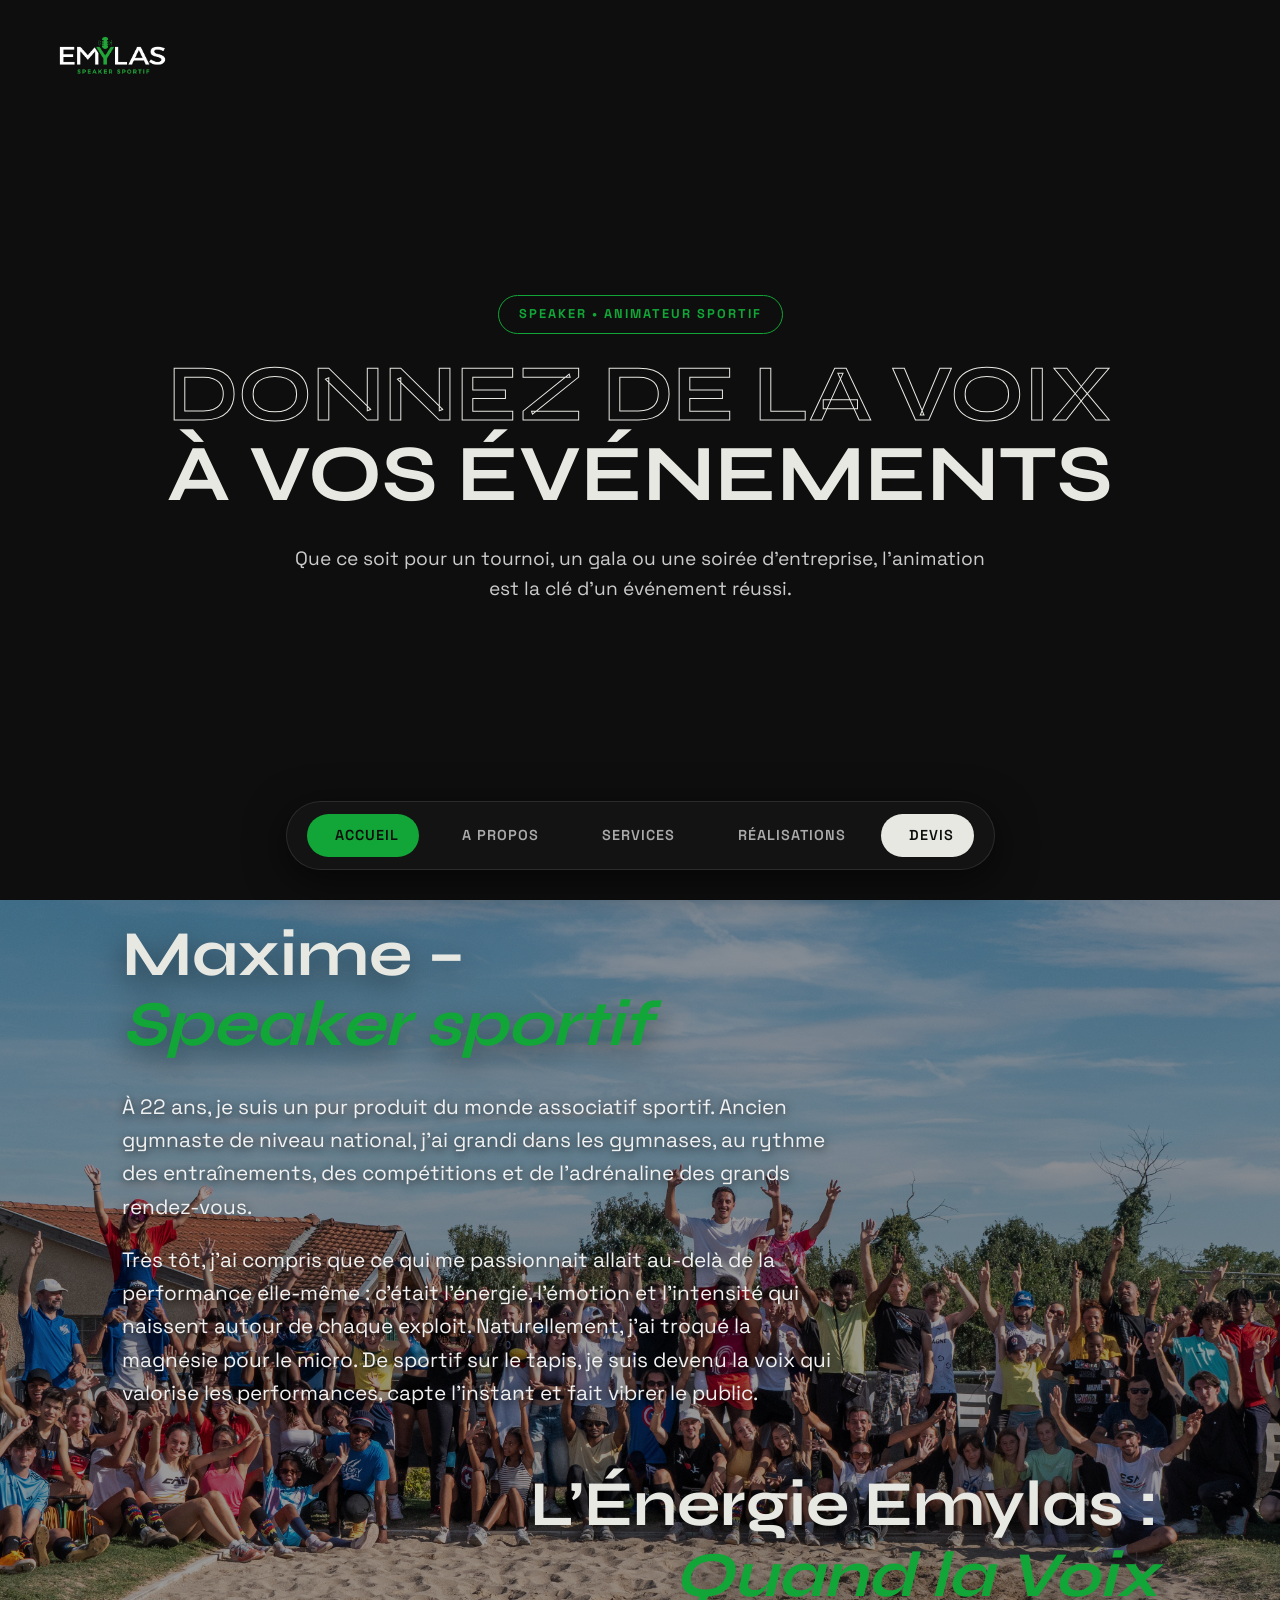
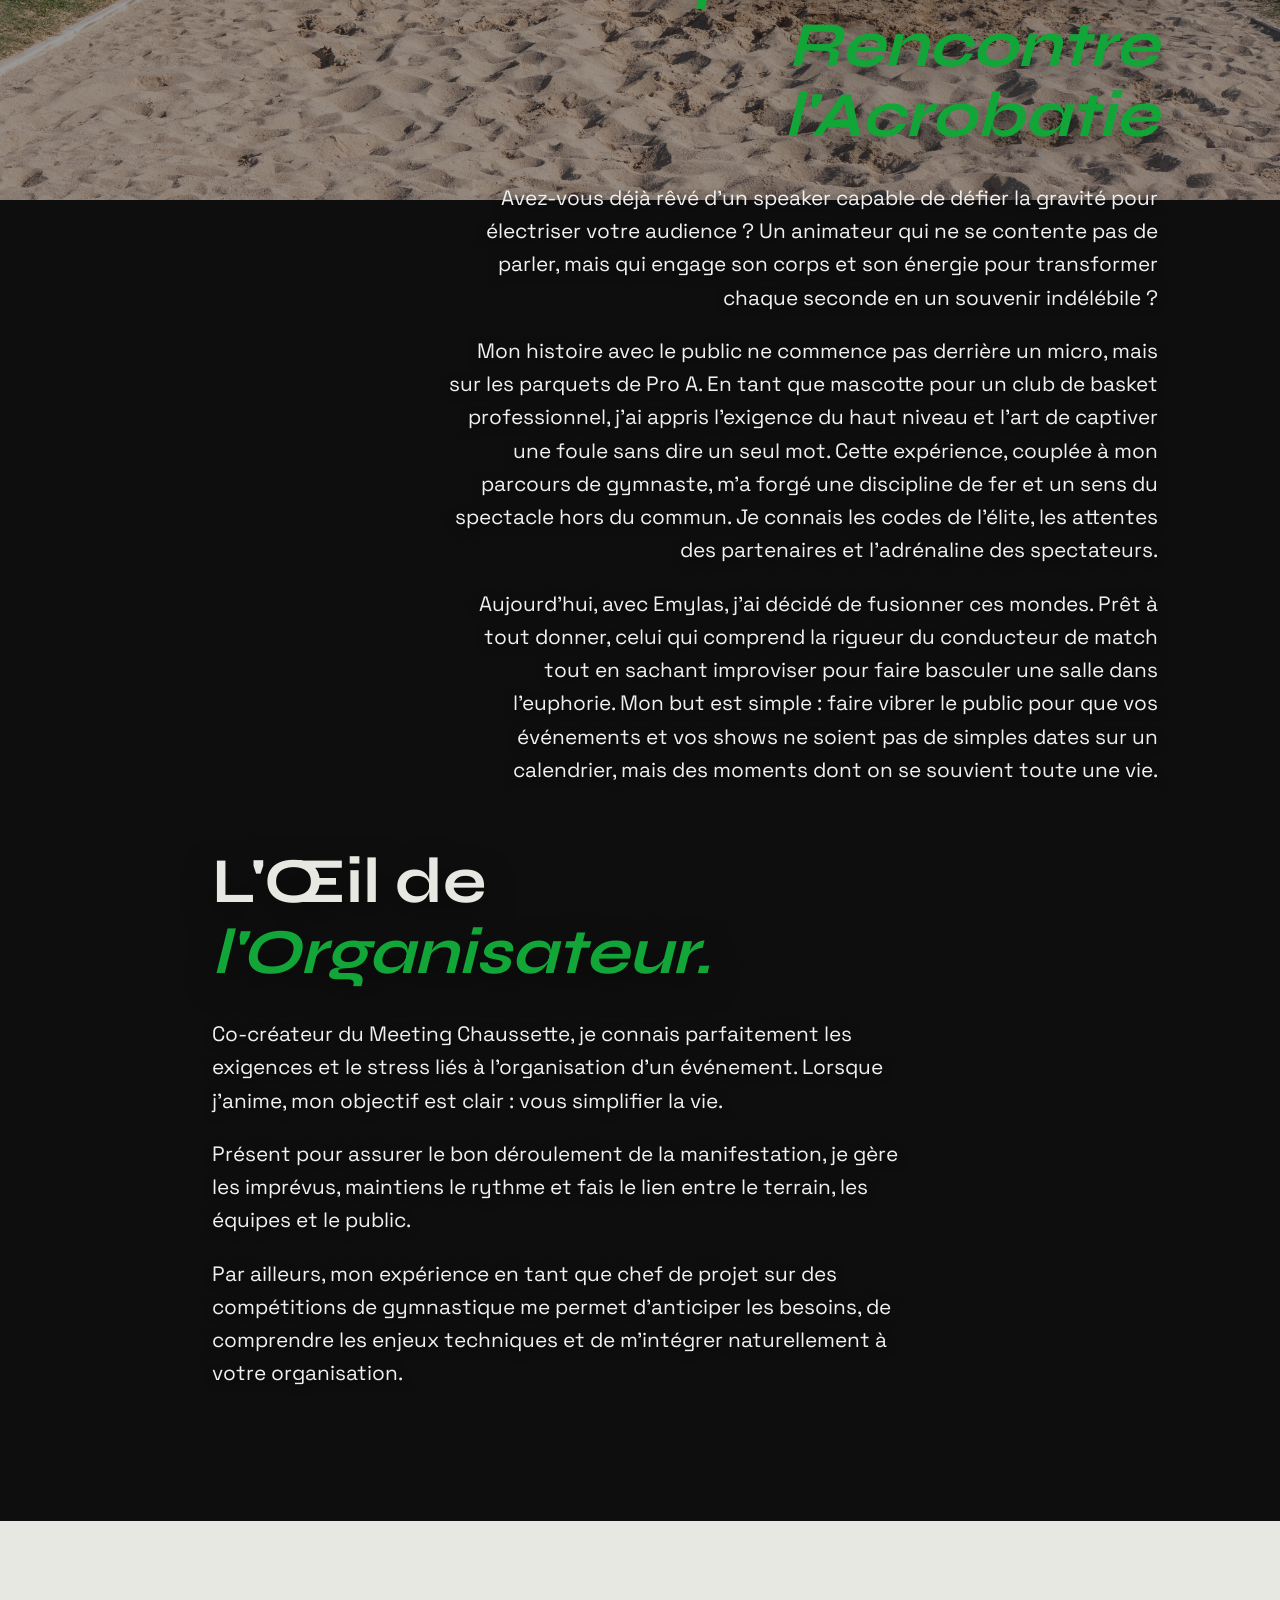
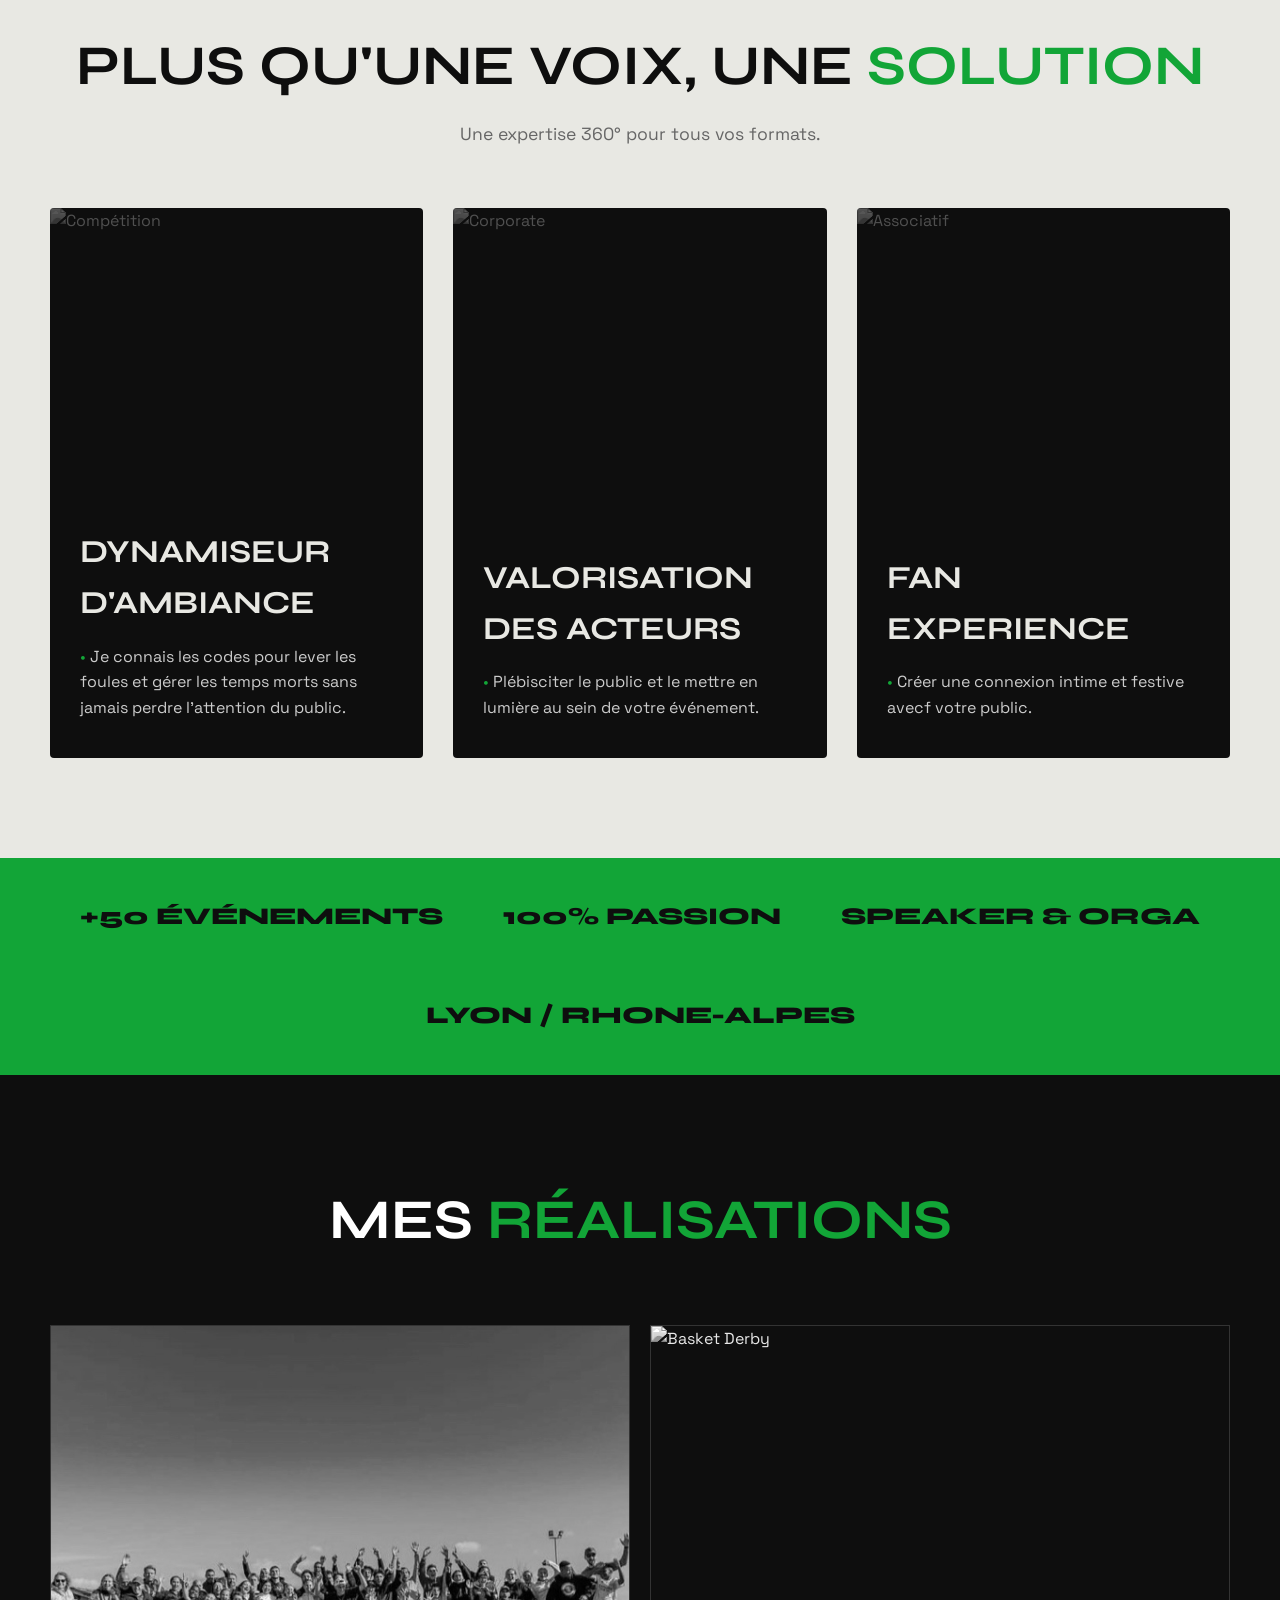
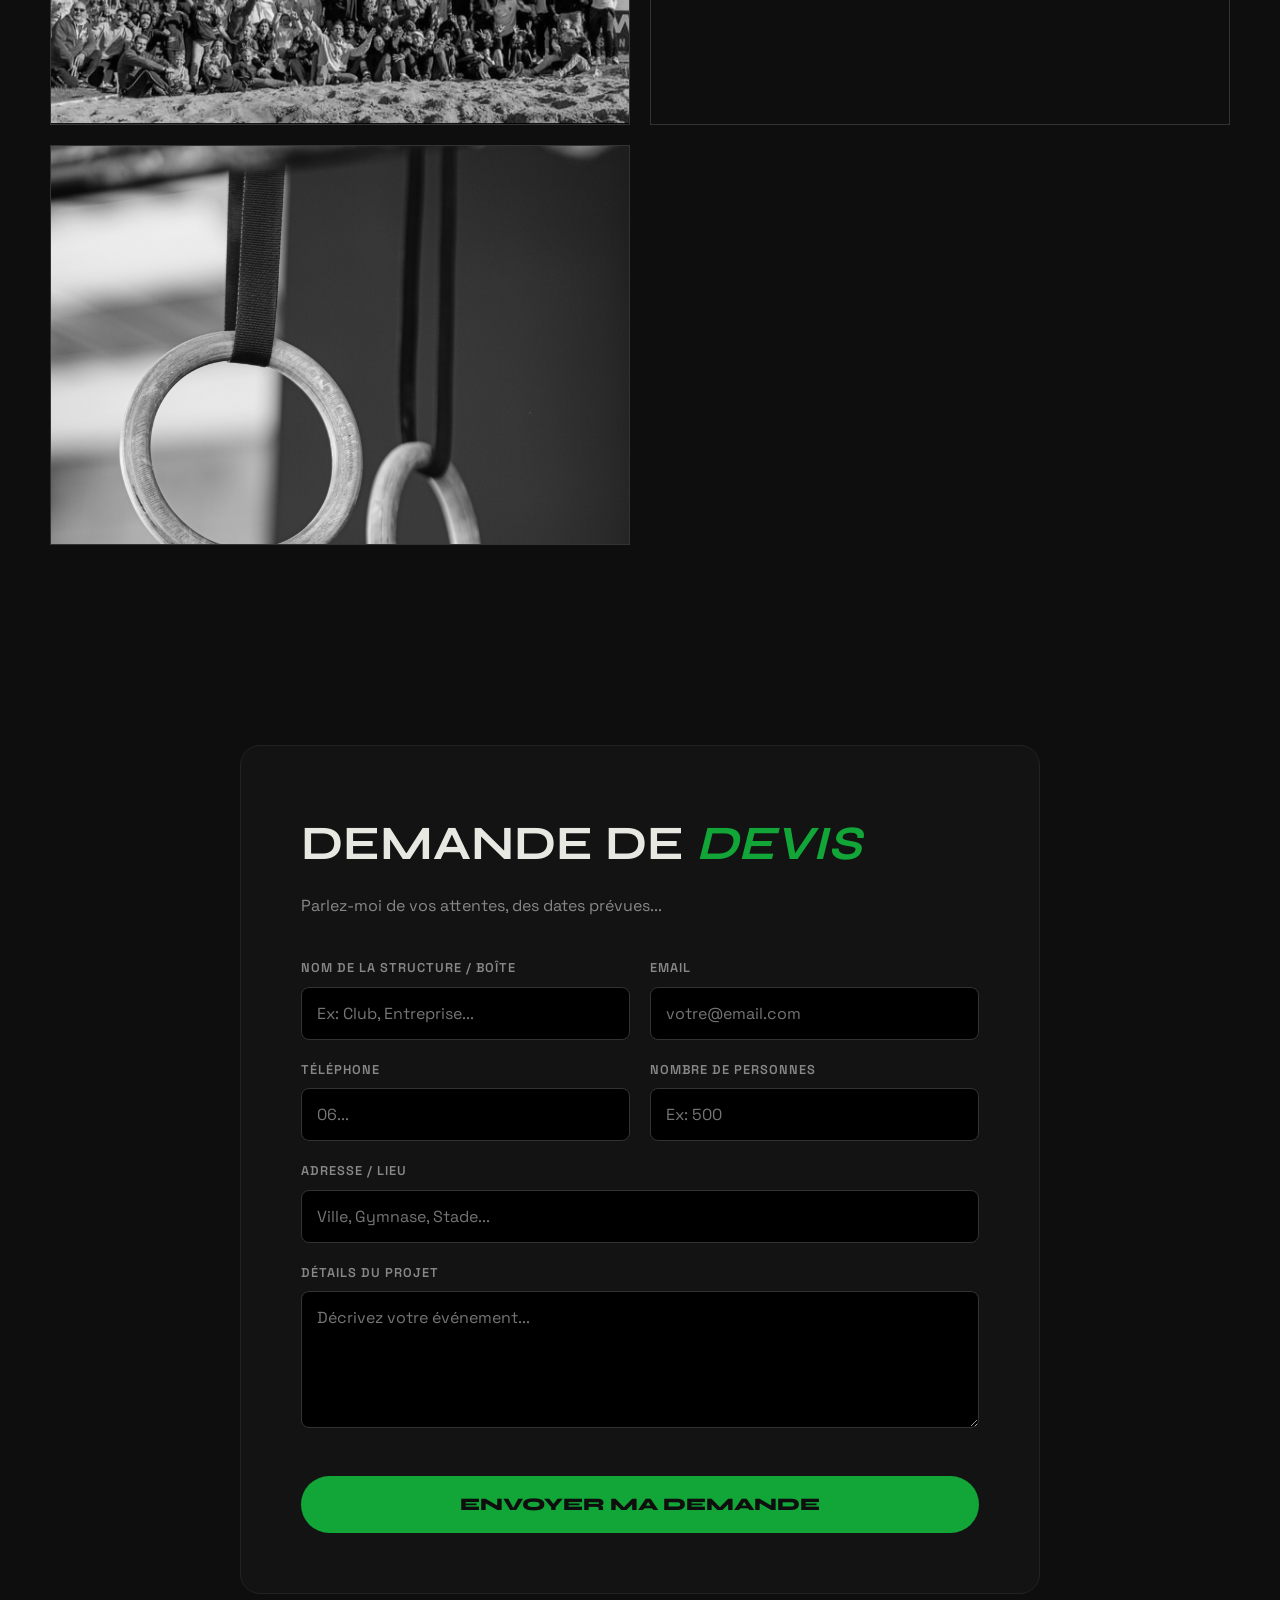
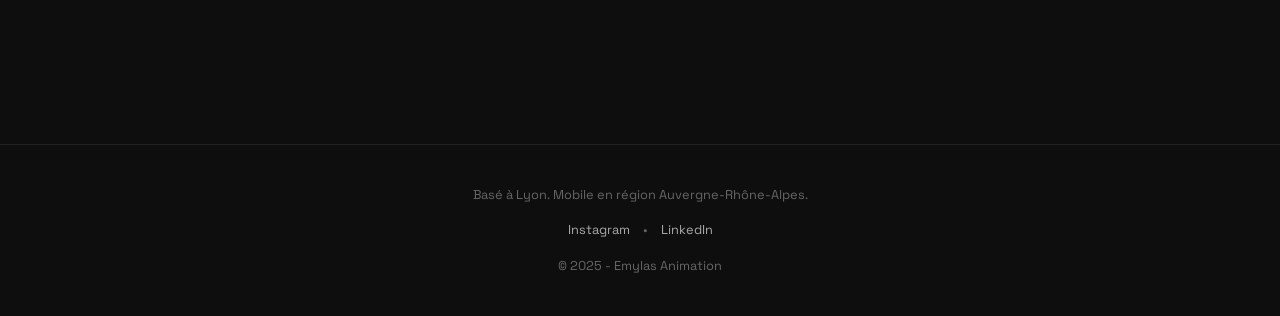
==== commit cd34f33a: "V1.0" ====
--- a/index.html
+++ b/index.html
@@ -1,275 +1,302 @@
-<!DOCTYPE html>
-<html lang="fr">
-
-<head>
-    <meta charset="UTF-8">
-    <meta name="viewport" content="width=device-width, initial-scale=1.0">
-    <title>Emylas Animation | Speaker Sportif</title>
-
-    <link rel="stylesheet" href="style.css">
-
-    <link rel="preconnect" href="https://fonts.googleapis.com">
-    <link rel="preconnect" href="https://fonts.gstatic.com" crossorigin>
-    <link
-        href="https://fonts.googleapis.com/css2?family=Space+Grotesk:wght@300;400;500;700&family=Syne:wght@400;700;800&display=swap"
-        rel="stylesheet">
-
-    <script src="https://unpkg.com/@phosphor-icons/web"></script>
-</head>
-
-<body>
-
-    <a href="#home" class="logo-fixed">EMYLAS<span style="color:var(--green-acid)">.</span></a>
-
-    <div class="nav-dock-container">
-        <nav class="nav-dock">
-            <a href="#home" class="nav-item active">
-                <i class="ph ph-house-fill"></i> <span>Accueil</span>
-            </a>
-            <a href="#story" class="nav-item">
-                <i class="ph ph-user-fill"></i> <span>A Propos</span>
-            </a>
-            <a href="#services" class="nav-item">
-                <i class="ph ph-lightning-fill"></i> <span>Services</span>
-            </a>
-            <a href="#portfolio" class="nav-item">
-                <i class="ph ph-image-square-fill"></i> <span>Réalisations</span>
-            </a>
-            <a href="#contact" class="nav-item" style="background: var(--off-white); color: var(--dark);">
-                <i class="ph ph-paper-plane-right-fill"></i> <span>Devis</span>
-            </a>
-        </nav>
-    </div>
-
-    <section id="home" class="hero-wrapper">
-        <video src="../media/IMG_2822.MOV" class="hero-bg" autoplay loop muted playsinline
-            poster="https://images.unsplash.com/photo-1544919982-b61976f0ba43?q=80&w=2936&auto=format&fit=crop"></video>
-
-        <div class="hero-content">
-            <span class="tagline">Speaker • Animateur Sportif</span>
-            <h1>
-                DONNEZ DE LA VOIX <br>
-                <span>À VOS ÉVÉNEMENTS</span>
-            </h1>
-            <p class="hero-intro">Que ce soit pour un tournoi, un gala ou une soirée d'entreprise, l'animation est la
-                clé d'un événement réussi.</p>
-        </div>
-    </section>
-
-    <div id="story" class="sticky-wrapper">
-        <div class="sticky-visual">
-            <img src="../media/Meeting Chaussettes 2025-22.jpg" alt="Homme au micro sur scène">
-        </div>
-
-        <div class="scrolling-content">
-
-            <div class="text-block">
-                <h2>Qui est <br><span class="highlight">Maxime ?</span></h2>
-                <p>J'ai 23 ans et je suis un pur produit du monde associatif sportif. Ancien gymnaste de niveau
-                    régional, j'ai littéralement grandi dans les gymnases, bercé par les applaudissements et
-                    l'adrénaline des compétitions.</p>
-                <p>Très vite, j'ai compris que ce que j'aimais le plus n'était pas seulement la performance athlétique,
-                    mais l'ambiance électrique qui l'entoure. C'est naturellement que <strong>j'ai troqué la magnésie
-                        pour le micro</strong>, passant de l'acteur sur le tapis à celui qui met en lumière l'exploit
-                    des autres.</p>
-            </div>
-
-            <div class="text-block align-right">
-                <h2>De la Mascotte <br><span class="highlight">au Micro.</span></h2>
-                <p>J'ai une expérience de terrain unique qui fait ma force : j'ai été <strong>Mascotte officielle en Pro
-                        A</strong>. Une école exigeante qui m'a appris à capter, gérer et faire lever une foule de 5000
-                    personnes... sans prononcer un seul mot.</p>
-                <p>Cette maîtrise du "body language" et du timing est aujourd'hui mon atout majeur. Je n'ai plus de
-                    costume, mais j'utilise cette même énergie débordante pour animer vos événements, en y ajoutant
-                    enfin l'outil qui me manquait : la puissance de la voix.</p>
-            </div>
-
-            <div class="text-block align-left">
-                <h2>L'Œil de <br><span class="highlight">l'Organisateur.</span></h2>
-                <p>Co-créateur du "Meeting Chaussette", je connais le stress de l'organisation. Quand j'anime, je le
-                    fais pour vous faciliter la vie.</p>
-                <p>Je suis là pour garantir que tout roule, gérer les imprévus et faire le lien entre le terrain et le
-                    public.</p>
-            </div>
-
-        </div>
-    </div>
-
-    <section id="services" class="services-section">
-        <div class="section-header">
-            <h2>PLUS QU'UNE VOIX, UNE <span style="color:var(--green)">SOLUTION</span></h2>
-            <p>Une expertise 360° pour tous vos formats.</p>
-        </div>
-
-        <div class="services-grid">
-            <article class="service-card">
-                <img src="https://images.unsplash.com/photo-1461896836934-ffe607ba8211?q=80&w=2940&auto=format&fit=crop"
-                    alt="Compétition">
-                <div class="card-content">
-                    <h3>Dynamiseur d'ambiance</h3>
-                    <p style="margin-bottom: 15px; color:#ddd;" </p>
-                    <ul>
-                        <li>Je connais les codes pour lever les foules et gérer les temps morts sans jamais perdre
-                            l'attention du public.</li>
-                    </ul>
-                </div>
-            </article>
-
-            <article class="service-card">
-                <img src="https://images.unsplash.com/photo-1551818255-e6e10975bc17?q=80&w=2725&auto=format&fit=crop"
-                    alt="Corporate">
-                <div class="card-content">
-                    <h3>Valorisation des acteurs</h3>
-                    <p style="margin-bottom: 15px; color:#ddd;"></p>
-                    <ul>
-                        <li>Plébisciter le public et le mettre en lumière au sein de votre événement.</li>
-
-                    </ul>
-                </div>
-            </article>
-
-            <article class="service-card">
-                <img src="https://images.unsplash.com/photo-1511632765486-a01980e01a18?q=80&w=2940&auto=format&fit=crop"
-                    alt="Associatif">
-                <div class="card-content">
-                    <h3>Fan experience</h3>
-                    <p style="margin-bottom: 15px; color:#ddd;"></p>
-                    <ul>
-                        <li>Créer une connexion intime et festive avecf votre public.</li>
-
-                    </ul>
-                </div>
-            </article>
-        </div>
-    </section>
-
-    <div class="stats-bar">
-        <div class="stat-item">+50 ÉVÉNEMENTS</div>
-        <div class="stat-item">100% PASSION</div>
-        <div class="stat-item">SPEAKER & ORGA</div>
-        <div class="stat-item">LYON / Rhone-Alpes </div>
-    </div>
-
-    <section id="portfolio" class="portfolio-section">
-        <div class="section-header">
-            <h2 style="color:white;">Mes <span style="color:var(--green)">Réalisations</span></h2>
-        </div>
-
-        <div class="portfolio-grid">
-            <a href="projet-meeting.html" class="project-card">
-                <img src="../media/meeting.jpg" alt="Meeting Chaussette">
-                <div class="project-info">
-                    <span class="project-cat">Athlétisme</span>
-                    <h3 class="project-title">Le "Meeting Chaussette"</h3>
-                    <p style="color:#bbb; font-size:0.9rem;">Co-créateur. Réunir 500 personnes et des athlètes
-                        internationaux. Gestion de l'expérience spectateur de A à Z.</p>
-                </div>
-            </a>
-
-            <a href="#" class="project-card">
-                <img src="https://images.unsplash.com/photo-1505666287802-931dc83948e9?q=80&w=2942&auto=format&fit=crop"
-                    alt="Basket Derby">
-                <div class="project-info">
-                    <span class="project-cat">Championnat Régional</span>
-                    <h3 class="project-title">Le Derby du Rhône</h3>
-                    <p style="color:#bbb; font-size:0.9rem;">Chauffeur de salle pour un match à guichets fermés.
-                        Création de chants et battle de décibels.</p>
-                </div>
-            </a>
-
-            <a href="projet-gala.html" class="project-card">
-                <img src="../media/eduardo-cano-photo-co-6aHmLVmw1qk-unsplash.jpg" alt="Gala Gym">
-                <div class="project-info">
-                    <span class="project-cat">Gala Sportif</span>
-                    <h3 class="project-title">Show de Gymnastique</h3>
-                    <p style="color:#bbb; font-size:0.9rem;">Animation show de fin d'année. Coordination avec le son et
-                        la lumière pour un spectacle fluide.</p>
-                </div>
-            </a>
-        </div>
-    </section>
-
-    <section id="contact" class="contact-section">
-        <div class="form-box">
-            <h2
-                style="font-family: var(--font-title); font-size: 3rem; margin-bottom: 10px; text-transform: uppercase;">
-                Demande de <span class="highlight">Devis</span></h2>
-            <p style="color:#888; margin-bottom: 40px;">Parlez-moi de vos attentes, des dates prévues...</p>
-
-            <form action="https://formspree.io/f/mgooebwy" method="POST">
-                <input type="hidden" name="_subject" value="Nouveau Devis Emylas">
-
-                <div class="form-row">
-                    <div>
-                        <label for="structure">Nom de la structure / Boîte</label>
-                        <input type="text" id="structure" name="Structure" placeholder="Ex: Club, Entreprise..."
-                            required>
-                    </div>
-                    <div>
-                        <label for="email">Email</label>
-                        <input type="email" id="email" name="Email" placeholder="votre@email.com" required>
-                    </div>
-                </div>
-
-                <div class="form-row">
-                    <div>
-                        <label for="phone">Téléphone</label>
-                        <input type="tel" id="phone" name="Telephone" placeholder="06..." required>
-                    </div>
-                    <div>
-                        <label for="people">Nombre de personnes</label>
-                        <input type="number" id="people" name="Nombre_Personnes" placeholder="Ex: 500" required>
-                    </div>
-                </div>
-
-                <div style="margin-bottom: 20px;">
-                    <label for="address">Adresse / Lieu</label>
-                    <input type="text" id="address" name="Lieu" placeholder="Ville, Gymnase, Stade..." required>
-                </div>
-
-                <div style="margin-bottom: 20px;">
-                    <label for="message">Détails du projet</label>
-                    <textarea id="message" name="Message" rows="5" placeholder="Décrivez votre événement..."></textarea>
-                </div>
-
-                <button type="submit" class="btn-submit">Envoyer ma demande</button>
-            </form>
-        </div>
-    </section>
-
-    <footer style="text-align: center; padding: 40px; color: #666; font-size: 0.8rem; border-top: 1px solid #222;">
-        <p>Basé à Lyon. Mobile en région Auvergne-Rhône-Alpes.</p>
-        <div style="margin: 15px 0;">
-            <a href="#" style="color:#aaa; margin: 0 10px;">Instagram</a> •
-            <a href="#" style="color:#aaa; margin: 0 10px;">LinkedIn</a>
-        </div>
-        <p>© 2025 - Emylas Animation</p>
-    </footer>
-
-    <script>
-        // Active le menu au scroll
-        const navItems = document.querySelectorAll('.nav-item');
-        const sections = document.querySelectorAll('section, div.sticky-wrapper, div.hero-wrapper');
-
-        window.addEventListener('scroll', () => {
-            let current = '';
-            sections.forEach(section => {
-                const sectionTop = section.offsetTop;
-                const sectionHeight = section.clientHeight;
-                if (pageYOffset >= (sectionTop - sectionHeight / 3)) {
-                    current = section.getAttribute('id');
-                }
-            });
-
-            navItems.forEach(item => {
-                item.classList.remove('active');
-                if (item.getAttribute('href').includes(current)) {
-                    item.classList.add('active');
-                }
-            });
-        });
-    </script>
-
-</body>
-
+<!DOCTYPE html>
+<html lang="fr">
+
+<head>
+    <meta charset="UTF-8">
+    <meta name="viewport" content="width=device-width, initial-scale=1.0">
+    <title>Emylas Animation | Speaker Sportif</title>
+
+    <link rel="stylesheet" href="style.css">
+
+    <link rel="preconnect" href="https://fonts.googleapis.com">
+    <link rel="preconnect" href="https://fonts.gstatic.com" crossorigin>
+    <link
+        href="https://fonts.googleapis.com/css2?family=Space+Grotesk:wght@300;400;500;700&family=Syne:wght@400;700;800&display=swap"
+        rel="stylesheet">
+
+    <script src="https://unpkg.com/@phosphor-icons/web"></script>
+</head>
+
+<body>
+
+    <a href="#home" class="logo-fixed"><img src="media/logo_wg.png" alt="EMYLAS Logo"
+            style="height: 50px; width: auto;"></a>
+
+    <div class="nav-dock-container">
+        <nav class="nav-dock">
+            <a href="#home" class="nav-item active">
+                <i class="ph ph-house-fill"></i> <span>Accueil</span>
+            </a>
+            <a href="#story" class="nav-item">
+                <i class="ph ph-user-fill"></i> <span>A Propos</span>
+            </a>
+            <a href="#services" class="nav-item">
+                <i class="ph ph-lightning-fill"></i> <span>Services</span>
+            </a>
+            <a href="#portfolio" class="nav-item">
+                <i class="ph ph-image-square-fill"></i> <span>Réalisations</span>
+            </a>
+            <a href="#contact" class="nav-item" style="background: var(--off-white); color: var(--dark);">
+                <i class="ph ph-paper-plane-right-fill"></i> <span>Devis</span>
+            </a>
+        </nav>
+    </div>
+
+    <section id="home" class="hero-wrapper">
+        <video src="media/IMG_2822.MOV" class="hero-bg" autoplay loop muted playsinline
+            poster="https://images.unsplash.com/photo-1544919982-b61976f0ba43?q=80&w=2936&auto=format&fit=crop"></video>
+
+        <div class="hero-content">
+            <span class="tagline">Speaker • Animateur Sportif</span>
+            <h1>
+                DONNEZ DE LA VOIX <br>
+                <span>À VOS ÉVÉNEMENTS</span>
+            </h1>
+            <p class="hero-intro">Que ce soit pour un tournoi, un gala ou une soirée d'entreprise, l'animation est la
+                clé d'un événement réussi.</p>
+        </div>
+    </section>
+
+    <div id="story" class="sticky-wrapper">
+        <div class="sticky-visual">
+            <img src="media/Meeting Chaussettes 2025-22.jpg" alt="Homme au micro sur scène">
+        </div>
+
+        <div class="scrolling-content">
+
+            <div class="text-block">
+                <h2>Maxime – <br><span class="highlight">Speaker sportif</span></h2>
+                <p>À 22 ans, je suis un pur produit du monde associatif sportif. Ancien gymnaste de niveau
+                    national, j’ai grandi dans les gymnases, au rythme des entraînements, des compétitions et
+                    de l’adrénaline des grands rendez-vous.</p>
+                <p>Très tôt, j’ai compris que ce qui me passionnait allait au-delà de la performance elle-même :
+                    c’était l’énergie, l’émotion et l’intensité qui naissent autour de chaque exploit. Naturellement,
+                    j’ai troqué la magnésie pour le micro. De sportif sur le tapis, je suis devenu la voix qui valorise
+                    les performances, capte l’instant et fait vibrer le public.</p>
+            </div>
+
+            <div class="text-block align-right">
+                <h2>L’Énergie Emylas : <br><span class="highlight">Quand la Voix Rencontre l'Acrobatie</span></h2>
+                <p>Avez-vous déjà rêvé d’un speaker capable de défier la gravité pour électriser votre audience ? Un
+                    animateur qui ne se contente pas de parler, mais qui engage son corps et son énergie pour
+                    transformer chaque seconde en un souvenir indélébile ?</p>
+                <p>Mon histoire avec le public ne commence pas derrière un micro, mais sur les parquets de Pro A. En
+                    tant que mascotte pour un club de basket professionnel, j’ai appris l’exigence du haut niveau et
+                    l’art de captiver une foule sans dire un seul mot. Cette expérience, couplée à mon parcours de
+                    gymnaste, m’a forgé une discipline de fer et un sens du spectacle hors du commun. Je connais les
+                    codes de l’élite, les attentes des partenaires et l'adrénaline des spectateurs.</p>
+                <p>Aujourd'hui, avec Emylas, j'ai décidé de fusionner ces mondes. Prêt à tout donner, celui qui comprend
+                    la rigueur du conducteur de match tout en sachant improviser pour faire basculer une salle dans
+                    l’euphorie. Mon but est simple : faire vibrer le public pour que vos événements et vos shows ne
+                    soient pas de simples dates sur un calendrier, mais des moments dont on se souvient toute une vie.
+                </p>
+            </div>
+
+            <div class="text-block align-left">
+                <h2>L'Œil de <br><span class="highlight">l'Organisateur.</span></h2>
+                <p>Co-créateur du Meeting Chaussette, je connais parfaitement les exigences et le stress liés à
+                    l’organisation d’un événement. Lorsque j’anime, mon objectif est clair : vous simplifier la vie.</p>
+                <p>Présent pour assurer le bon déroulement de la manifestation, je gère les imprévus, maintiens le
+                    rythme et fais le lien entre le terrain, les équipes et le public.</p>
+                <p>Par ailleurs, mon expérience en tant que chef de projet sur des compétitions de gymnastique me permet
+                    d’anticiper les besoins, de comprendre les enjeux techniques et de m’intégrer naturellement à votre
+                    organisation.</p>
+            </div>
+
+        </div>
+    </div>
+
+    <section id="services" class="services-section">
+        <div class="section-header">
+            <h2>PLUS QU'UNE VOIX, UNE <span style="color:var(--green)">SOLUTION</span></h2>
+            <p>Une expertise 360° pour tous vos formats.</p>
+        </div>
+
+        <div class="services-grid">
+            <article class="service-card">
+                <img src="https://images.unsplash.com/photo-1461896836934-ffe607ba8211?q=80&w=2940&auto=format&fit=crop"
+                    alt="Compétition">
+                <div class="card-content">
+                    <h3>Dynamiseur d'ambiance</h3>
+                    <p style="margin-bottom: 15px; color:#ddd;" </p>
+                    <ul>
+                        <li>Je connais les codes pour lever les foules et gérer les temps morts sans jamais perdre
+                            l'attention du public.</li>
+                    </ul>
+                </div>
+            </article>
+
+            <article class="service-card">
+                <img src="https://images.unsplash.com/photo-1551818255-e6e10975bc17?q=80&w=2725&auto=format&fit=crop"
+                    alt="Corporate">
+                <div class="card-content">
+                    <h3>Valorisation des acteurs</h3>
+                    <p style="margin-bottom: 15px; color:#ddd;"></p>
+                    <ul>
+                        <li>Plébisciter le public et le mettre en lumière au sein de votre événement.</li>
+
+                    </ul>
+                </div>
+            </article>
+
+            <article class="service-card">
+                <img src="https://images.unsplash.com/photo-1511632765486-a01980e01a18?q=80&w=2940&auto=format&fit=crop"
+                    alt="Associatif">
+                <div class="card-content">
+                    <h3>Fan experience</h3>
+                    <p style="margin-bottom: 15px; color:#ddd;"></p>
+                    <ul>
+                        <li>Créer une connexion intime et festive avecf votre public.</li>
+
+                    </ul>
+                </div>
+            </article>
+        </div>
+    </section>
+
+    <div class="stats-bar">
+        <div class="stat-item">+50 ÉVÉNEMENTS</div>
+        <div class="stat-item">100% PASSION</div>
+        <div class="stat-item">SPEAKER & ORGA</div>
+        <div class="stat-item">LYON / Rhone-Alpes </div>
+    </div>
+
+    <section id="portfolio" class="portfolio-section">
+        <div class="section-header">
+            <h2 style="color:white;">Mes <span style="color:var(--green)">Réalisations</span></h2>
+        </div>
+
+        <div class="portfolio-grid">
+            <a href="projet-meeting.html" class="project-card">
+                <img src="media/meeting.jpg" alt="Meeting Chaussette">
+                <div class="project-info">
+                    <span class="project-cat">Athlétisme</span>
+                    <h3 class="project-title">Le "Meeting Chaussette"</h3>
+                    <p style="color:#bbb; font-size:0.9rem;">Co-créateur. Réunir 500 personnes et des athlètes
+                        internationaux. Gestion de l'expérience spectateur de A à Z.</p>
+                </div>
+            </a>
+
+            <a href="projet-mascotte.html" class="project-card">
+                <img src="https://images.unsplash.com/photo-1505666287802-931dc83948e9?q=80&w=2942&auto=format&fit=crop"
+                    alt="Basket Derby">
+                <div class="project-info">
+                    <span class="project-cat">Championnat Régional</span>
+                    <h3 class="project-title">Le Derby du Rhône</h3>
+                    <p style="color:#bbb; font-size:0.9rem;">Chauffeur de salle pour un match à guichets fermés.
+                        Création de chants et battle de décibels.</p>
+                </div>
+            </a>
+
+            <a href="projet-gala.html" class="project-card">
+                <img src="media/eduardo-cano-photo-co-6aHmLVmw1qk-unsplash.jpg" alt="Gala Gym">
+                <div class="project-info">
+                    <span class="project-cat">Gala Sportif</span>
+                    <h3 class="project-title">Show de Gymnastique</h3>
+                    <p style="color:#bbb; font-size:0.9rem;">Animation show de fin d'année. Coordination avec le son et
+                        la lumière pour un spectacle fluide.</p>
+                </div>
+            </a>
+        </div>
+    </section>
+
+    <section id="contact" class="contact-section">
+        <div class="form-box">
+            <h2
+                style="font-family: var(--font-title); font-size: 3rem; margin-bottom: 10px; text-transform: uppercase;">
+                Demande de <span class="highlight">Devis</span></h2>
+            <p style="color:#888; margin-bottom: 40px;">Parlez-moi de vos attentes, des dates prévues...</p>
+
+            <form action="https://formspree.io/f/mgooebwy" method="POST">
+                <input type="hidden" name="_subject" value="Nouveau Devis Emylas">
+
+                <div class="form-row">
+                    <div>
+                        <label for="structure">Nom de la structure / Boîte</label>
+                        <input type="text" id="structure" name="Structure" placeholder="Ex: Club, Entreprise..."
+                            required>
+                    </div>
+                    <div>
+                        <label for="email">Email</label>
+                        <input type="email" id="email" name="Email" placeholder="votre@email.com" required>
+                    </div>
+                </div>
+
+                <div class="form-row">
+                    <div>
+                        <label for="phone">Téléphone</label>
+                        <input type="tel" id="phone" name="Telephone" placeholder="06..." required>
+                    </div>
+                    <div>
+                        <label for="people">Nombre de personnes</label>
+                        <input type="number" id="people" name="Nombre_Personnes" placeholder="Ex: 500" required>
+                    </div>
+                </div>
+
+                <div style="margin-bottom: 20px;">
+                    <label for="address">Adresse / Lieu</label>
+                    <input type="text" id="address" name="Lieu" placeholder="Ville, Gymnase, Stade..." required>
+                </div>
+
+                <div style="margin-bottom: 20px;">
+                    <label for="message">Détails du projet</label>
+                    <textarea id="message" name="Message" rows="5" placeholder="Décrivez votre événement..."></textarea>
+                </div>
+
+                <button type="submit" class="btn-submit">Envoyer ma demande</button>
+            </form>
+        </div>
+    </section>
+
+    <footer style="text-align: center; padding: 40px; color: #666; font-size: 0.8rem; border-top: 1px solid #222;">
+        <p>Basé à Lyon. Mobile en région Auvergne-Rhône-Alpes.</p>
+        <div style="margin: 15px 0;">
+            <a href="#" style="color:#aaa; margin: 0 10px;">Instagram</a> •
+            <a href="#" style="color:#aaa; margin: 0 10px;">LinkedIn</a>
+        </div>
+        <p>© 2025 - Emylas Animation</p>
+    </footer>
+
+    <script>
+        // Active le menu au scroll
+        const navItems = document.querySelectorAll('.nav-item');
+        const sections = document.querySelectorAll('section, div.sticky-wrapper, div.hero-wrapper');
+
+        window.addEventListener('scroll', () => {
+            let current = '';
+            sections.forEach(section => {
+                const sectionTop = section.offsetTop;
+                const sectionHeight = section.clientHeight;
+                if (pageYOffset >= (sectionTop - sectionHeight / 3)) {
+                    current = section.getAttribute('id');
+                }
+            });
+
+            navItems.forEach(item => {
+                item.classList.remove('active');
+                if (item.getAttribute('href').includes(current)) {
+                    item.classList.add('active');
+                }
+            });
+
+            // LOGO SWAPPING LOGIC
+            const logoImg = document.querySelector('.logo-fixed img');
+            // List of sections that have a LIGHT background (requiring the Black/Green logo)
+            // #services is light (--off-white)
+            const lightSections = ['services'];
+
+            if (lightSections.includes(current)) {
+                if (!logoImg.src.includes('logo_bg.png')) {
+                    logoImg.src = 'media/logo_bg.png';
+                }
+            } else {
+                if (!logoImg.src.includes('logo_wg.png')) {
+                    logoImg.src = 'media/logo_wg.png';
+                }
+            }
+        });
+    </script>
+
+</body>
+
 </html>
--- a/style.css
+++ b/style.css
@@ -1,894 +1,893 @@
-:root {
-    --green: #76a33d;
-    --green-acid: #8ed145;
-    /* Vert plus "néon" pour le style sombre */
-    --dark: #0e0e0e;
-    --off-white: #e8e8e3;
-    --grey-dark: #1a1a1a;
-
-    --font-title: 'Syne', sans-serif;
-    --font-body: 'Space Grotesk', sans-serif;
-}
-
-/* --- RESET & BASE --- */
-* {
-    margin: 0;
-    padding: 0;
-    box-sizing: border-box;
-}
-
-html {
-    scroll-behavior: smooth;
-}
-
-body {
-    background-color: var(--dark);
-    color: var(--off-white);
-    font-family: var(--font-body);
-    overflow-x: hidden;
-    line-height: 1.6;
-}
-
-img {
-    width: 100%;
-    display: block;
-}
-
-a {
-    text-decoration: none;
-    color: inherit;
-    transition: 0.3s;
-}
-
-ul {
-    list-style: none;
-}
-
-/* --- NAVIGATION (DOCK FLOTTANT) --- */
-.nav-dock-container {
-    position: fixed;
-    bottom: 30px;
-    left: 0;
-    width: 100%;
-    display: flex;
-    justify-content: center;
-    z-index: 1000;
-    pointer-events: none;
-}
-
-.nav-dock {
-    pointer-events: auto;
-    background: rgba(20, 20, 20, 0.9);
-    backdrop-filter: blur(15px);
-    padding: 12px 20px;
-    border-radius: 50px;
-    border: 1px solid rgba(255, 255, 255, 0.1);
-    display: flex;
-    gap: 15px;
-    align-items: center;
-    box-shadow: 0 10px 40px rgba(0, 0, 0, 0.6);
-}
-
-.nav-item {
-    position: relative;
-    padding: 10px 20px;
-    border-radius: 30px;
-    color: #aaa;
-    font-weight: 600;
-    font-size: 0.9rem;
-    text-transform: uppercase;
-    letter-spacing: 1px;
-    transition: 0.3s;
-    display: flex;
-    align-items: center;
-    gap: 8px;
-    white-space: nowrap;
-}
-
-.nav-item:hover {
-    color: white;
-    background: rgba(255, 255, 255, 0.08);
-}
-
-.nav-item.active {
-    background: var(--green-acid);
-    color: var(--dark);
-}
-
-.logo-fixed {
-    position: fixed;
-    top: 30px;
-    left: 50px;
-    z-index: 1000;
-    font-family: var(--font-title);
-    font-weight: 800;
-    font-size: 1.5rem;
-    mix-blend-mode: difference;
-}
-
-/* --- HERO SECTION --- */
-.hero-wrapper {
-    position: relative;
-    height: 100vh;
-    overflow: hidden;
-    display: flex;
-    align-items: center;
-    justify-content: center;
-}
-
-.hero-bg {
-    position: absolute;
-    top: 0;
-    left: 0;
-    width: 100%;
-    height: 100%;
-    object-fit: cover;
-    opacity: 0.6;
-    /* Plus lumineux */
-    filter: grayscale(100%) contrast(1.1);
-}
-
-.hero-content {
-    position: relative;
-    z-index: 10;
-    text-align: center;
-    padding: 0 20px;
-    max-width: 1000px;
-}
-
-.tagline {
-    display: inline-block;
-    border: 1px solid var(--green-acid);
-    color: var(--green-acid);
-    padding: 8px 20px;
-    border-radius: 50px;
-    text-transform: uppercase;
-    letter-spacing: 2px;
-    font-weight: 700;
-    font-size: 0.8rem;
-    margin-bottom: 20px;
-}
-
-h1 {
-    font-family: var(--font-title);
-    font-size: 5rem;
-    line-height: 1;
-    text-transform: uppercase;
-    margin-bottom: 30px;
-    color: transparent;
-    -webkit-text-stroke: 1px var(--off-white);
-}
-
-h1 span {
-    color: var(--off-white);
-    -webkit-text-stroke: 0;
-    display: block;
-}
-
-.hero-intro {
-    font-size: 1.2rem;
-    max-width: 700px;
-    margin: 0 auto;
-    color: #ccc;
-}
-
-/* --- SECTION STICKY (Histoire - Plus large) --- */
-.sticky-wrapper {
-    position: relative;
-}
-
-.sticky-visual {
-    position: sticky;
-    top: 0;
-    height: 100vh;
-    width: 100%;
-    z-index: 1;
-    overflow: hidden;
-}
-
-.sticky-visual img {
-    width: 100%;
-    height: 100%;
-    object-fit: cover;
-    filter: brightness(0.6) grayscale(10%);
-}
-
-.scrolling-content {
-    position: relative;
-    z-index: 2;
-    margin-top: -100vh;
-    padding-bottom: 10vh;
-}
-
-/* CONFIGURATION ZIG-ZAG LARGE */
-.text-block {
-    min-height: 60vh;
-    display: flex;
-    flex-direction: column;
-    justify-content: center;
-    padding: 20px;
-    max-width: 750px;
-
-    /* Alignement Gauche par défaut */
-    margin-left: 8%;
-    margin-right: auto;
-    text-align: left;
-}
-
-.text-block h2 {
-    font-family: var(--font-title);
-    font-size: 4rem;
-    margin-bottom: 30px;
-    line-height: 1.1;
-    text-shadow: 0 10px 30px rgba(0, 0, 0, 0.5);
-}
-
-.text-block p {
-    font-size: 1.3rem;
-    margin-bottom: 20px;
-    color: #f0f0f0;
-    text-shadow: 0 2px 10px rgba(0, 0, 0, 0.8);
-}
-
-.highlight {
-    color: var(--green-acid);
-    font-style: italic;
-}
-
-/* Bloc aligné à DROITE */
-.align-right {
-    margin-left: auto;
-    margin-right: 8%;
-    align-items: flex-end;
-    text-align: right;
-}
-
-/* Décalage pour le 3ème bloc (Organisateur) */
-.text-block:last-child {
-    margin-left: 15%;
-}
-
-/* RESPONSIVE */
-@media (max-width: 900px) {
-
-    .text-block,
-    .align-right,
-    .text-block:last-child {
-        max-width: 100%;
-        margin: 0 auto;
-        text-align: left !important;
-        align-items: flex-start !important;
-        padding: 50px 20px;
-        min-height: auto;
-    }
-
-    .text-block h2 {
-        font-size: 2.5rem;
-    }
-}
-
-/* --- SERVICES (Grille Côte à Côte) --- */
-.services-section {
-    background: var(--off-white);
-    color: var(--dark);
-    padding: 100px 50px;
-    position: relative;
-    z-index: 10;
-}
-
-.section-header {
-    text-align: center;
-    margin-bottom: 60px;
-}
-
-.section-header h2 {
-    font-family: var(--font-title);
-    font-size: 3.5rem;
-    text-transform: uppercase;
-    margin-bottom: 10px;
-}
-
-.section-header p {
-    font-size: 1.1rem;
-    color: #666;
-}
-
-.services-grid {
-    display: grid;
-    grid-template-columns: repeat(3, 1fr);
-    gap: 30px;
-    max-width: 1400px;
-    margin: 0 auto;
-}
-
-.service-card {
-    background: var(--dark);
-    color: var(--off-white);
-    height: 550px;
-    position: relative;
-    display: flex;
-    flex-direction: column;
-    justify-content: flex-end;
-    padding: 30px;
-    overflow: hidden;
-    transition: 0.3s;
-    border-radius: 4px;
-}
-
-.service-card:hover {
-    transform: translateY(-10px);
-    box-shadow: 0 20px 40px rgba(0, 0, 0, 0.2);
-}
-
-.service-card img {
-    position: absolute;
-    top: 0;
-    left: 0;
-    width: 100%;
-    height: 100%;
-    object-fit: cover;
-    opacity: 0.3;
-    transition: 0.5s;
-    filter: grayscale(100%);
-}
-
-.service-card:hover img {
-    opacity: 0.5;
-    filter: grayscale(0%);
-    transform: scale(1.05);
-}
-
-.card-content {
-    position: relative;
-    z-index: 2;
-}
-
-.service-card h3 {
-    font-family: var(--font-title);
-    font-size: 2rem;
-    margin-bottom: 15px;
-    text-transform: uppercase;
-}
-
-.service-card ul {
-    font-size: 1rem;
-    color: #ccc;
-}
-
-.service-card li {
-    margin-bottom: 8px;
-}
-
-.service-card li::before {
-    content: '• ';
-    color: var(--green-acid);
-}
-
-/* --- STATS --- */
-.stats-bar {
-    background: var(--green-acid);
-    color: var(--dark);
-    padding: 40px;
-    display: flex;
-    justify-content: center;
-    gap: 60px;
-    flex-wrap: wrap;
-}
-
-.stat-item {
-    font-family: var(--font-title);
-    font-size: 1.5rem;
-    font-weight: 800;
-    text-transform: uppercase;
-}
-
-/* --- PORTFOLIO --- */
-.portfolio-section {
-    padding: 100px 50px;
-    background: var(--dark);
-}
-
-.portfolio-grid {
-    display: grid;
-    grid-template-columns: repeat(auto-fit, minmax(400px, 1fr));
-    gap: 20px;
-    margin-top: 50px;
-}
-
-.project-card {
-    height: 400px;
-    position: relative;
-    overflow: hidden;
-    border: 1px solid #333;
-    cursor: pointer;
-}
-
-.project-card img {
-    width: 100%;
-    height: 100%;
-    object-fit: cover;
-    transition: 0.6s;
-    filter: grayscale(100%);
-}
-
-.project-card:hover img {
-    transform: scale(1.1);
-    filter: grayscale(0%);
-}
-
-.project-info {
-    position: absolute;
-    bottom: 0;
-    left: 0;
-    width: 100%;
-    padding: 30px;
-    background: linear-gradient(to top, rgba(0, 0, 0, 0.9), transparent);
-    transform: translateY(20px);
-    opacity: 0;
-    transition: 0.3s;
-}
-
-.project-card:hover .project-info {
-    transform: translateY(0);
-    opacity: 1;
-}
-
-.project-cat {
-    color: var(--green-acid);
-    font-size: 0.8rem;
-    text-transform: uppercase;
-    font-weight: 700;
-}
-
-.project-title {
-    font-family: var(--font-title);
-    font-size: 1.8rem;
-    color: white;
-    margin-top: 5px;
-}
-
-/* --- CONTACT (Design Sobre et Élégant) --- */
-.contact-section {
-    padding: 100px 20px 150px;
-    background: var(--dark);
-    /* Fond uni sombre pour se fondre dans la page */
-    display: flex;
-    justify-content: center;
-}
-
-.form-box {
-    background: #131313;
-    /* Très légèrement plus clair pour détacher la carte */
-    width: 100%;
-    max-width: 800px;
-    padding: 60px;
-
-    /* Coins arrondis pour la douceur, comme demandé sur les images */
-    border-radius: 20px;
-    border: 1px solid #222;
-    /* Bordure subtile */
-    position: relative;
-}
-
-/* Suppression de la barre verte du haut (trop daté) */
-.form-box::before {
-    display: none;
-}
-
-.form-row {
-    display: grid;
-    grid-template-columns: 1fr 1fr;
-    gap: 20px;
-    margin-bottom: 20px;
-}
-
-label {
-    display: block;
-    color: #888;
-    margin-bottom: 8px;
-    font-size: 0.8rem;
-    text-transform: uppercase;
-    letter-spacing: 1px;
-    font-weight: 600;
-}
-
-input,
-select,
-textarea {
-    width: 100%;
-    background: #000;
-    /* Fond noir profond pour les champs */
-    border: 1px solid #333;
-    color: white;
-    padding: 15px;
-    font-family: var(--font-body);
-    font-size: 1rem;
-    border-radius: 8px;
-    /* Légers arrondis */
-    transition: 0.3s;
-}
-
-input:focus,
-select:focus,
-textarea:focus {
-    border-color: var(--green-acid);
-    /* Juste la couleur de la marque, pas de néon */
-    outline: none;
-    background: #050505;
-}
-
-.btn-submit {
-    background: var(--green-acid);
-    color: var(--dark);
-    font-family: var(--font-title);
-    font-weight: 800;
-    font-size: 1.1rem;
-    padding: 18px 40px;
-    width: 100%;
-    border: none;
-    cursor: pointer;
-    text-transform: uppercase;
-    transition: 0.3s;
-    margin-top: 20px;
-    border-radius: 50px;
-    /* Forme de pilule moderne */
-}
-
-.btn-submit:hover {
-    background: white;
-    transform: translateY(-2px);
-}
-
-/* --- RESPONSIVE --- */
-@media (max-width: 900px) {
-    h1 {
-        font-size: 3rem;
-    }
-
-    .nav-dock {
-        width: 95%;
-        justify-content: space-between;
-        padding: 10px;
-        gap: 5px;
-    }
-
-    .nav-item span {
-        display: none;
-    }
-
-    .nav-item {
-        padding: 10px;
-        justify-content: center;
-    }
-
-    .logo-fixed {
-        font-size: 1.2rem;
-        left: 20px;
-    }
-
-    /* Reset du ZigZag sur Mobile pour meilleure lecture */
-    .text-block,
-    .align-right,
-    .text-block:last-child {
-        max-width: 100%;
-        margin: 0 auto;
-        text-align: left !important;
-        align-items: flex-start !important;
-        padding: 50px 20px;
-        min-height: auto;
-    }
-
-    .text-block h2 {
-        font-size: 2.5rem;
-    }
-
-    .services-grid {
-        grid-template-columns: 1fr;
-    }
-
-    .service-card {
-        height: auto;
-        min-height: 400px;
-    }
-
-    .stats-bar {
-        flex-direction: column;
-        gap: 20px;
-        text-align: center;
-    }
-
-    .form-row {
-        grid-template-columns: 1fr;
-    }
-
-    .form-box {
-        padding: 30px 20px;
-    }
-}
-
-/* =========================================
-   STYLE DES PAGES PROJETS (PORTFOLIO)
-   ========================================= */
-
-/* Bouton Retour Flottant */
-.back-btn {
-    position: fixed;
-    top: 30px;
-    left: 30px;
-    z-index: 1000;
-    background: rgba(0, 0, 0, 0.8);
-    color: white;
-    padding: 10px 20px;
-    border-radius: 30px;
-    border: 1px solid rgba(255, 255, 255, 0.2);
-    display: flex;
-    align-items: center;
-    gap: 10px;
-    font-weight: 600;
-    text-transform: uppercase;
-    font-size: 0.8rem;
-    backdrop-filter: blur(5px);
-}
-
-.back-btn:hover {
-    background: var(--green-acid);
-    color: var(--dark);
-    border-color: var(--green-acid);
-}
-
-/* Header Projet */
-.project-header {
-    height: 70vh;
-    position: relative;
-    display: flex;
-    align-items: center;
-    justify-content: center;
-    text-align: center;
-    overflow: hidden;
-}
-
-.project-bg {
-    position: absolute;
-    top: 0;
-    left: 0;
-    width: 100%;
-    height: 100%;
-    object-fit: cover;
-    z-index: 0;
-}
-
-.overlay-dark {
-    position: absolute;
-    top: 0;
-    left: 0;
-    width: 100%;
-    height: 100%;
-    background: linear-gradient(to bottom, rgba(0, 0, 0, 0.3), var(--dark));
-    z-index: 1;
-}
-
-.project-title-box {
-    position: relative;
-    z-index: 2;
-    padding: 0 20px;
-    max-width: 900px;
-}
-
-.project-title-box h1 {
-    font-size: 4rem;
-    margin: 20px 0;
-    -webkit-text-stroke: 0;
-    color: var(--off-white);
-}
-
-.tag-category {
-    color: var(--green-acid);
-    font-weight: 800;
-    text-transform: uppercase;
-    letter-spacing: 2px;
-    border: 1px solid var(--green-acid);
-    padding: 5px 15px;
-    border-radius: 20px;
-    font-size: 0.8rem;
-}
-
-.project-subtitle {
-    font-size: 1.3rem;
-    color: #ccc;
-}
-
-/* Barre d'infos */
-.project-infos-bar {
-    display: flex;
-    justify-content: center;
-    gap: 50px;
-    flex-wrap: wrap;
-    background: #111;
-    padding: 30px;
-    margin-top: -50px;
-    position: relative;
-    z-index: 10;
-    border-bottom: 1px solid #222;
-}
-
-.info-col {
-    display: flex;
-    flex-direction: column;
-    align-items: center;
-}
-
-.info-col .label {
-    font-size: 0.75rem;
-    color: #666;
-    text-transform: uppercase;
-    letter-spacing: 1px;
-    margin-bottom: 5px;
-}
-
-.info-col .value {
-    font-family: var(--font-title);
-    font-size: 1.1rem;
-    color: var(--off-white);
-}
-
-/* Contenu */
-.project-content {
-    max-width: 1200px;
-    margin: 0 auto;
-    padding: 80px 20px;
-}
-
-.content-row {
-    display: flex;
-    align-items: center;
-    gap: 60px;
-    margin-bottom: 100px;
-}
-
-.content-row.reverse {
-    flex-direction: row-reverse;
-}
-
-.text-part {
-    flex: 1;
-}
-
-.text-part h2 {
-    font-family: var(--font-title);
-    font-size: 2.5rem;
-    margin-bottom: 20px;
-}
-
-.text-part p {
-    font-size: 1.1rem;
-    color: #bbb;
-    margin-bottom: 20px;
-    text-align: justify;
-}
-
-.img-part {
-    flex: 1;
-}
-
-/* MODIFICATION : Arrondi des images et Taille Fixe */
-.img-part img {
-    width: 100%;
-    height: 400px;
-    /* Taille fixe imposée */
-    object-fit: cover;
-    /* Recadre l'image pour remplir le bloc sans déformer */
-    border-radius: 20px;
-    border: 1px solid #333;
-    filter: grayscale(20%);
-    transition: 0.3s;
-}
-
-.img-part:hover img {
-    filter: grayscale(0%);
-    transform: scale(1.02);
-}
-
-/* Galerie */
-.project-gallery h3 {
-    font-family: var(--font-title);
-    font-size: 2rem;
-    margin-bottom: 30px;
-    text-align: center;
-}
-
-/* Carousel */
-.gallery-carousel {
-    width: 100%;
-    overflow-x: auto;
-    padding: 10px 0 20px 0;
-    scrollbar-width: none;
-    /* Firefox */
-    -ms-overflow-style: none;
-    /* IE 10+ */
-    cursor: grab;
-}
-
-.gallery-carousel::-webkit-scrollbar {
-    display: none;
-    /* Chrome/Safari */
-}
-
-.carousel-track {
-    display: flex;
-    gap: 20px;
-}
-
-/* MODIFICATION : Carousel Images */
-.carousel-track img {
-    height: 300px;
-    width: auto;
-    /* Preserve aspect ratio */
-    min-width: 250px;
-    /* Ensure they aren't too thin */
-    max-width: 450px;
-    object-fit: cover;
-    border-radius: 15px;
-    transition: 0.3s;
-    filter: grayscale(50%);
-    flex-shrink: 0;
-}
-
-
-/* Carousel Wrapper (Container avec Boutons) */
-.carousel-wrapper {
-    position: relative;
-    display: flex;
-    align-items: center;
-    gap: 15px;
-}
-
-/* Boutons Navigation */
-.carousel-btn {
-    background: rgba(255, 255, 255, 0.1);
-    color: var(--off-white);
-    border: 1px solid rgba(255, 255, 255, 0.2);
-    width: 50px;
-    height: 50px;
-    border-radius: 50%;
-    display: flex;
-    align-items: center;
-    justify-content: center;
-    cursor: pointer;
-    font-size: 1.5rem;
-    transition: 0.3s;
-    backdrop-filter: blur(5px);
-    flex-shrink: 0;
-}
-
-.carousel-btn:hover {
-    background: var(--green-acid);
-    color: var(--dark);
-    border-color: var(--green-acid);
-    transform: scale(1.1);
-}
-
-.carousel-track img:hover {
-    filter: grayscale(0%);
-    transform: scale(1.05);
-}
-
-/* Responsive Projets */
-@media (max-width: 900px) {
-    .project-header {
-        height: 60vh;
-    }
-
-    .project-title-box h1 {
-        font-size: 2.5rem;
-    }
-
-    .project-infos-bar {
-        gap: 30px;
-    }
-
-    .content-row {
-        flex-direction: column !important;
-        gap: 30px;
-    }
-
+:root {
+    --green: #12a537;
+    --green-acid: #12a537;
+    /* Vert plus "néon" pour le style sombre */
+    --dark: #0e0e0e;
+    --off-white: #e8e8e3;
+    --grey-dark: #1a1a1a;
+
+    --font-title: 'Syne', sans-serif;
+    --font-body: 'Space Grotesk', sans-serif;
+}
+
+/* --- RESET & BASE --- */
+* {
+    margin: 0;
+    padding: 0;
+    box-sizing: border-box;
+}
+
+html {
+    scroll-behavior: smooth;
+}
+
+body {
+    background-color: var(--dark);
+    color: var(--off-white);
+    font-family: var(--font-body);
+    overflow-x: hidden;
+    line-height: 1.6;
+}
+
+img {
+    width: 100%;
+    display: block;
+}
+
+a {
+    text-decoration: none;
+    color: inherit;
+    transition: 0.3s;
+}
+
+ul {
+    list-style: none;
+}
+
+/* --- NAVIGATION (DOCK FLOTTANT) --- */
+.nav-dock-container {
+    position: fixed;
+    bottom: 30px;
+    left: 0;
+    width: 100%;
+    display: flex;
+    justify-content: center;
+    z-index: 1000;
+    pointer-events: none;
+}
+
+.nav-dock {
+    pointer-events: auto;
+    background: rgba(20, 20, 20, 0.9);
+    backdrop-filter: blur(15px);
+    padding: 12px 20px;
+    border-radius: 50px;
+    border: 1px solid rgba(255, 255, 255, 0.1);
+    display: flex;
+    gap: 15px;
+    align-items: center;
+    box-shadow: 0 10px 40px rgba(0, 0, 0, 0.6);
+}
+
+.nav-item {
+    position: relative;
+    padding: 10px 20px;
+    border-radius: 30px;
+    color: #aaa;
+    font-weight: 600;
+    font-size: 0.9rem;
+    text-transform: uppercase;
+    letter-spacing: 1px;
+    transition: 0.3s;
+    display: flex;
+    align-items: center;
+    gap: 8px;
+    white-space: nowrap;
+}
+
+.nav-item:hover {
+    color: white;
+    background: rgba(255, 255, 255, 0.08);
+}
+
+.nav-item.active {
+    background: var(--green-acid);
+    color: var(--dark);
+}
+
+.logo-fixed {
+    position: fixed;
+    top: 30px;
+    left: 50px;
+    z-index: 1000;
+    font-family: var(--font-title);
+    font-weight: 800;
+    font-size: 1.5rem;
+}
+
+/* --- HERO SECTION --- */
+.hero-wrapper {
+    position: relative;
+    height: 100vh;
+    overflow: hidden;
+    display: flex;
+    align-items: center;
+    justify-content: center;
+}
+
+.hero-bg {
+    position: absolute;
+    top: 0;
+    left: 0;
+    width: 100%;
+    height: 100%;
+    object-fit: cover;
+    opacity: 0.6;
+    /* Plus lumineux */
+    filter: grayscale(100%) contrast(1.1);
+}
+
+.hero-content {
+    position: relative;
+    z-index: 10;
+    text-align: center;
+    padding: 0 20px;
+    max-width: 1000px;
+}
+
+.tagline {
+    display: inline-block;
+    border: 1px solid var(--green-acid);
+    color: var(--green-acid);
+    padding: 8px 20px;
+    border-radius: 50px;
+    text-transform: uppercase;
+    letter-spacing: 2px;
+    font-weight: 700;
+    font-size: 0.8rem;
+    margin-bottom: 20px;
+}
+
+h1 {
+    font-family: var(--font-title);
+    font-size: 5rem;
+    line-height: 1;
+    text-transform: uppercase;
+    margin-bottom: 30px;
+    color: transparent;
+    -webkit-text-stroke: 1px var(--off-white);
+}
+
+h1 span {
+    color: var(--off-white);
+    -webkit-text-stroke: 0;
+    display: block;
+}
+
+.hero-intro {
+    font-size: 1.2rem;
+    max-width: 700px;
+    margin: 0 auto;
+    color: #ccc;
+}
+
+/* --- SECTION STICKY (Histoire - Plus large) --- */
+.sticky-wrapper {
+    position: relative;
+}
+
+.sticky-visual {
+    position: sticky;
+    top: 0;
+    height: 100vh;
+    width: 100%;
+    z-index: 1;
+    overflow: hidden;
+}
+
+.sticky-visual img {
+    width: 100%;
+    height: 100%;
+    object-fit: cover;
+    filter: brightness(0.6) grayscale(10%);
+}
+
+.scrolling-content {
+    position: relative;
+    z-index: 2;
+    margin-top: -100vh;
+    padding-bottom: 10vh;
+}
+
+/* CONFIGURATION ZIG-ZAG LARGE */
+.text-block {
+    min-height: 60vh;
+    display: flex;
+    flex-direction: column;
+    justify-content: center;
+    padding: 20px;
+    max-width: 750px;
+
+    /* Alignement Gauche par défaut */
+    margin-left: 8%;
+    margin-right: auto;
+    text-align: left;
+}
+
+.text-block h2 {
+    font-family: var(--font-title);
+    font-size: 4rem;
+    margin-bottom: 30px;
+    line-height: 1.1;
+    text-shadow: 0 10px 30px rgba(0, 0, 0, 0.5);
+}
+
+.text-block p {
+    font-size: 1.3rem;
+    margin-bottom: 20px;
+    color: #f0f0f0;
+    text-shadow: 0 2px 10px rgba(0, 0, 0, 0.8);
+}
+
+.highlight {
+    color: var(--green-acid);
+    font-style: italic;
+}
+
+/* Bloc aligné à DROITE */
+.align-right {
+    margin-left: auto;
+    margin-right: 8%;
+    align-items: flex-end;
+    text-align: right;
+}
+
+/* Décalage pour le 3ème bloc (Organisateur) */
+.text-block:last-child {
+    margin-left: 15%;
+}
+
+/* RESPONSIVE */
+@media (max-width: 900px) {
+
+    .text-block,
+    .align-right,
+    .text-block:last-child {
+        max-width: 100%;
+        margin: 0 auto;
+        text-align: left !important;
+        align-items: flex-start !important;
+        padding: 50px 20px;
+        min-height: auto;
+    }
+
+    .text-block h2 {
+        font-size: 2.5rem;
+    }
+}
+
+/* --- SERVICES (Grille Côte à Côte) --- */
+.services-section {
+    background: var(--off-white);
+    color: var(--dark);
+    padding: 100px 50px;
+    position: relative;
+    z-index: 10;
+}
+
+.section-header {
+    text-align: center;
+    margin-bottom: 60px;
+}
+
+.section-header h2 {
+    font-family: var(--font-title);
+    font-size: 3.5rem;
+    text-transform: uppercase;
+    margin-bottom: 10px;
+}
+
+.section-header p {
+    font-size: 1.1rem;
+    color: #666;
+}
+
+.services-grid {
+    display: grid;
+    grid-template-columns: repeat(3, 1fr);
+    gap: 30px;
+    max-width: 1400px;
+    margin: 0 auto;
+}
+
+.service-card {
+    background: var(--dark);
+    color: var(--off-white);
+    height: 550px;
+    position: relative;
+    display: flex;
+    flex-direction: column;
+    justify-content: flex-end;
+    padding: 30px;
+    overflow: hidden;
+    transition: 0.3s;
+    border-radius: 4px;
+}
+
+.service-card:hover {
+    transform: translateY(-10px);
+    box-shadow: 0 20px 40px rgba(0, 0, 0, 0.2);
+}
+
+.service-card img {
+    position: absolute;
+    top: 0;
+    left: 0;
+    width: 100%;
+    height: 100%;
+    object-fit: cover;
+    opacity: 0.3;
+    transition: 0.5s;
+    filter: grayscale(100%);
+}
+
+.service-card:hover img {
+    opacity: 0.5;
+    filter: grayscale(0%);
+    transform: scale(1.05);
+}
+
+.card-content {
+    position: relative;
+    z-index: 2;
+}
+
+.service-card h3 {
+    font-family: var(--font-title);
+    font-size: 2rem;
+    margin-bottom: 15px;
+    text-transform: uppercase;
+}
+
+.service-card ul {
+    font-size: 1rem;
+    color: #ccc;
+}
+
+.service-card li {
+    margin-bottom: 8px;
+}
+
+.service-card li::before {
+    content: '• ';
+    color: var(--green-acid);
+}
+
+/* --- STATS --- */
+.stats-bar {
+    background: var(--green-acid);
+    color: var(--dark);
+    padding: 40px;
+    display: flex;
+    justify-content: center;
+    gap: 60px;
+    flex-wrap: wrap;
+}
+
+.stat-item {
+    font-family: var(--font-title);
+    font-size: 1.5rem;
+    font-weight: 800;
+    text-transform: uppercase;
+}
+
+/* --- PORTFOLIO --- */
+.portfolio-section {
+    padding: 100px 50px;
+    background: var(--dark);
+}
+
+.portfolio-grid {
+    display: grid;
+    grid-template-columns: repeat(auto-fit, minmax(400px, 1fr));
+    gap: 20px;
+    margin-top: 50px;
+}
+
+.project-card {
+    height: 400px;
+    position: relative;
+    overflow: hidden;
+    border: 1px solid #333;
+    cursor: pointer;
+}
+
+.project-card img {
+    width: 100%;
+    height: 100%;
+    object-fit: cover;
+    transition: 0.6s;
+    filter: grayscale(100%);
+}
+
+.project-card:hover img {
+    transform: scale(1.1);
+    filter: grayscale(0%);
+}
+
+.project-info {
+    position: absolute;
+    bottom: 0;
+    left: 0;
+    width: 100%;
+    padding: 30px;
+    background: linear-gradient(to top, rgba(0, 0, 0, 0.9), transparent);
+    transform: translateY(20px);
+    opacity: 0;
+    transition: 0.3s;
+}
+
+.project-card:hover .project-info {
+    transform: translateY(0);
+    opacity: 1;
+}
+
+.project-cat {
+    color: var(--green-acid);
+    font-size: 0.8rem;
+    text-transform: uppercase;
+    font-weight: 700;
+}
+
+.project-title {
+    font-family: var(--font-title);
+    font-size: 1.8rem;
+    color: white;
+    margin-top: 5px;
+}
+
+/* --- CONTACT (Design Sobre et Élégant) --- */
+.contact-section {
+    padding: 100px 20px 150px;
+    background: var(--dark);
+    /* Fond uni sombre pour se fondre dans la page */
+    display: flex;
+    justify-content: center;
+}
+
+.form-box {
+    background: #131313;
+    /* Très légèrement plus clair pour détacher la carte */
+    width: 100%;
+    max-width: 800px;
+    padding: 60px;
+
+    /* Coins arrondis pour la douceur, comme demandé sur les images */
+    border-radius: 20px;
+    border: 1px solid #222;
+    /* Bordure subtile */
+    position: relative;
+}
+
+/* Suppression de la barre verte du haut (trop daté) */
+.form-box::before {
+    display: none;
+}
+
+.form-row {
+    display: grid;
+    grid-template-columns: 1fr 1fr;
+    gap: 20px;
+    margin-bottom: 20px;
+}
+
+label {
+    display: block;
+    color: #888;
+    margin-bottom: 8px;
+    font-size: 0.8rem;
+    text-transform: uppercase;
+    letter-spacing: 1px;
+    font-weight: 600;
+}
+
+input,
+select,
+textarea {
+    width: 100%;
+    background: #000;
+    /* Fond noir profond pour les champs */
+    border: 1px solid #333;
+    color: white;
+    padding: 15px;
+    font-family: var(--font-body);
+    font-size: 1rem;
+    border-radius: 8px;
+    /* Légers arrondis */
+    transition: 0.3s;
+}
+
+input:focus,
+select:focus,
+textarea:focus {
+    border-color: var(--green-acid);
+    /* Juste la couleur de la marque, pas de néon */
+    outline: none;
+    background: #050505;
+}
+
+.btn-submit {
+    background: var(--green-acid);
+    color: var(--dark);
+    font-family: var(--font-title);
+    font-weight: 800;
+    font-size: 1.1rem;
+    padding: 18px 40px;
+    width: 100%;
+    border: none;
+    cursor: pointer;
+    text-transform: uppercase;
+    transition: 0.3s;
+    margin-top: 20px;
+    border-radius: 50px;
+    /* Forme de pilule moderne */
+}
+
+.btn-submit:hover {
+    background: white;
+    transform: translateY(-2px);
+}
+
+/* --- RESPONSIVE --- */
+@media (max-width: 900px) {
+    h1 {
+        font-size: 3rem;
+    }
+
+    .nav-dock {
+        width: 95%;
+        justify-content: space-between;
+        padding: 10px;
+        gap: 5px;
+    }
+
+    .nav-item span {
+        display: none;
+    }
+
+    .nav-item {
+        padding: 10px;
+        justify-content: center;
+    }
+
+    .logo-fixed {
+        font-size: 1.2rem;
+        left: 20px;
+    }
+
+    /* Reset du ZigZag sur Mobile pour meilleure lecture */
+    .text-block,
+    .align-right,
+    .text-block:last-child {
+        max-width: 100%;
+        margin: 0 auto;
+        text-align: left !important;
+        align-items: flex-start !important;
+        padding: 50px 20px;
+        min-height: auto;
+    }
+
+    .text-block h2 {
+        font-size: 2.5rem;
+    }
+
+    .services-grid {
+        grid-template-columns: 1fr;
+    }
+
+    .service-card {
+        height: auto;
+        min-height: 400px;
+    }
+
+    .stats-bar {
+        flex-direction: column;
+        gap: 20px;
+        text-align: center;
+    }
+
+    .form-row {
+        grid-template-columns: 1fr;
+    }
+
+    .form-box {
+        padding: 30px 20px;
+    }
+}
+
+/* =========================================
+   STYLE DES PAGES PROJETS (PORTFOLIO)
+   ========================================= */
+
+/* Bouton Retour Flottant */
+.back-btn {
+    position: fixed;
+    top: 30px;
+    left: 30px;
+    z-index: 1000;
+    background: rgba(0, 0, 0, 0.8);
+    color: white;
+    padding: 10px 20px;
+    border-radius: 30px;
+    border: 1px solid rgba(255, 255, 255, 0.2);
+    display: flex;
+    align-items: center;
+    gap: 10px;
+    font-weight: 600;
+    text-transform: uppercase;
+    font-size: 0.8rem;
+    backdrop-filter: blur(5px);
+}
+
+.back-btn:hover {
+    background: var(--green-acid);
+    color: var(--dark);
+    border-color: var(--green-acid);
+}
+
+/* Header Projet */
+.project-header {
+    height: 70vh;
+    position: relative;
+    display: flex;
+    align-items: center;
+    justify-content: center;
+    text-align: center;
+    overflow: hidden;
+}
+
+.project-bg {
+    position: absolute;
+    top: 0;
+    left: 0;
+    width: 100%;
+    height: 100%;
+    object-fit: cover;
+    z-index: 0;
+}
+
+.overlay-dark {
+    position: absolute;
+    top: 0;
+    left: 0;
+    width: 100%;
+    height: 100%;
+    background: linear-gradient(to bottom, rgba(0, 0, 0, 0.3), var(--dark));
+    z-index: 1;
+}
+
+.project-title-box {
+    position: relative;
+    z-index: 2;
+    padding: 0 20px;
+    max-width: 900px;
+}
+
+.project-title-box h1 {
+    font-size: 4rem;
+    margin: 20px 0;
+    -webkit-text-stroke: 0;
+    color: var(--off-white);
+}
+
+.tag-category {
+    color: var(--green-acid);
+    font-weight: 800;
+    text-transform: uppercase;
+    letter-spacing: 2px;
+    border: 1px solid var(--green-acid);
+    padding: 5px 15px;
+    border-radius: 20px;
+    font-size: 0.8rem;
+}
+
+.project-subtitle {
+    font-size: 1.3rem;
+    color: #ccc;
+}
+
+/* Barre d'infos */
+.project-infos-bar {
+    display: flex;
+    justify-content: center;
+    gap: 50px;
+    flex-wrap: wrap;
+    background: #111;
+    padding: 30px;
+    margin-top: -50px;
+    position: relative;
+    z-index: 10;
+    border-bottom: 1px solid #222;
+}
+
+.info-col {
+    display: flex;
+    flex-direction: column;
+    align-items: center;
+}
+
+.info-col .label {
+    font-size: 0.75rem;
+    color: #666;
+    text-transform: uppercase;
+    letter-spacing: 1px;
+    margin-bottom: 5px;
+}
+
+.info-col .value {
+    font-family: var(--font-title);
+    font-size: 1.1rem;
+    color: var(--off-white);
+}
+
+/* Contenu */
+.project-content {
+    max-width: 1200px;
+    margin: 0 auto;
+    padding: 80px 20px;
+}
+
+.content-row {
+    display: flex;
+    align-items: center;
+    gap: 60px;
+    margin-bottom: 100px;
+}
+
+.content-row.reverse {
+    flex-direction: row-reverse;
+}
+
+.text-part {
+    flex: 1;
+}
+
+.text-part h2 {
+    font-family: var(--font-title);
+    font-size: 2.5rem;
+    margin-bottom: 20px;
+}
+
+.text-part p {
+    font-size: 1.1rem;
+    color: #bbb;
+    margin-bottom: 20px;
+    text-align: justify;
+}
+
+.img-part {
+    flex: 1;
+}
+
+/* MODIFICATION : Arrondi des images et Taille Fixe */
+.img-part img {
+    width: 100%;
+    height: 400px;
+    /* Taille fixe imposée */
+    object-fit: cover;
+    /* Recadre l'image pour remplir le bloc sans déformer */
+    border-radius: 20px;
+    border: 1px solid #333;
+    filter: grayscale(20%);
+    transition: 0.3s;
+}
+
+.img-part:hover img {
+    filter: grayscale(0%);
+    transform: scale(1.02);
+}
+
+/* Galerie */
+.project-gallery h3 {
+    font-family: var(--font-title);
+    font-size: 2rem;
+    margin-bottom: 30px;
+    text-align: center;
+}
+
+/* Carousel */
+.gallery-carousel {
+    width: 100%;
+    overflow-x: auto;
+    padding: 10px 0 20px 0;
+    scrollbar-width: none;
+    /* Firefox */
+    -ms-overflow-style: none;
+    /* IE 10+ */
+    cursor: grab;
+}
+
+.gallery-carousel::-webkit-scrollbar {
+    display: none;
+    /* Chrome/Safari */
+}
+
+.carousel-track {
+    display: flex;
+    gap: 20px;
+}
+
+/* MODIFICATION : Carousel Images */
+.carousel-track img {
+    height: 300px;
+    width: auto;
+    /* Preserve aspect ratio */
+    min-width: 250px;
+    /* Ensure they aren't too thin */
+    max-width: 450px;
+    object-fit: cover;
+    border-radius: 15px;
+    transition: 0.3s;
+    filter: grayscale(50%);
+    flex-shrink: 0;
+}
+
+
+/* Carousel Wrapper (Container avec Boutons) */
+.carousel-wrapper {
+    position: relative;
+    display: flex;
+    align-items: center;
+    gap: 15px;
+}
+
+/* Boutons Navigation */
+.carousel-btn {
+    background: rgba(255, 255, 255, 0.1);
+    color: var(--off-white);
+    border: 1px solid rgba(255, 255, 255, 0.2);
+    width: 50px;
+    height: 50px;
+    border-radius: 50%;
+    display: flex;
+    align-items: center;
+    justify-content: center;
+    cursor: pointer;
+    font-size: 1.5rem;
+    transition: 0.3s;
+    backdrop-filter: blur(5px);
+    flex-shrink: 0;
+}
+
+.carousel-btn:hover {
+    background: var(--green-acid);
+    color: var(--dark);
+    border-color: var(--green-acid);
+    transform: scale(1.1);
+}
+
+.carousel-track img:hover {
+    filter: grayscale(0%);
+    transform: scale(1.05);
+}
+
+/* Responsive Projets */
+@media (max-width: 900px) {
+    .project-header {
+        height: 60vh;
+    }
+
+    .project-title-box h1 {
+        font-size: 2.5rem;
+    }
+
+    .project-infos-bar {
+        gap: 30px;
+    }
+
+    .content-row {
+        flex-direction: column !important;
+        gap: 30px;
+    }
+
 }
